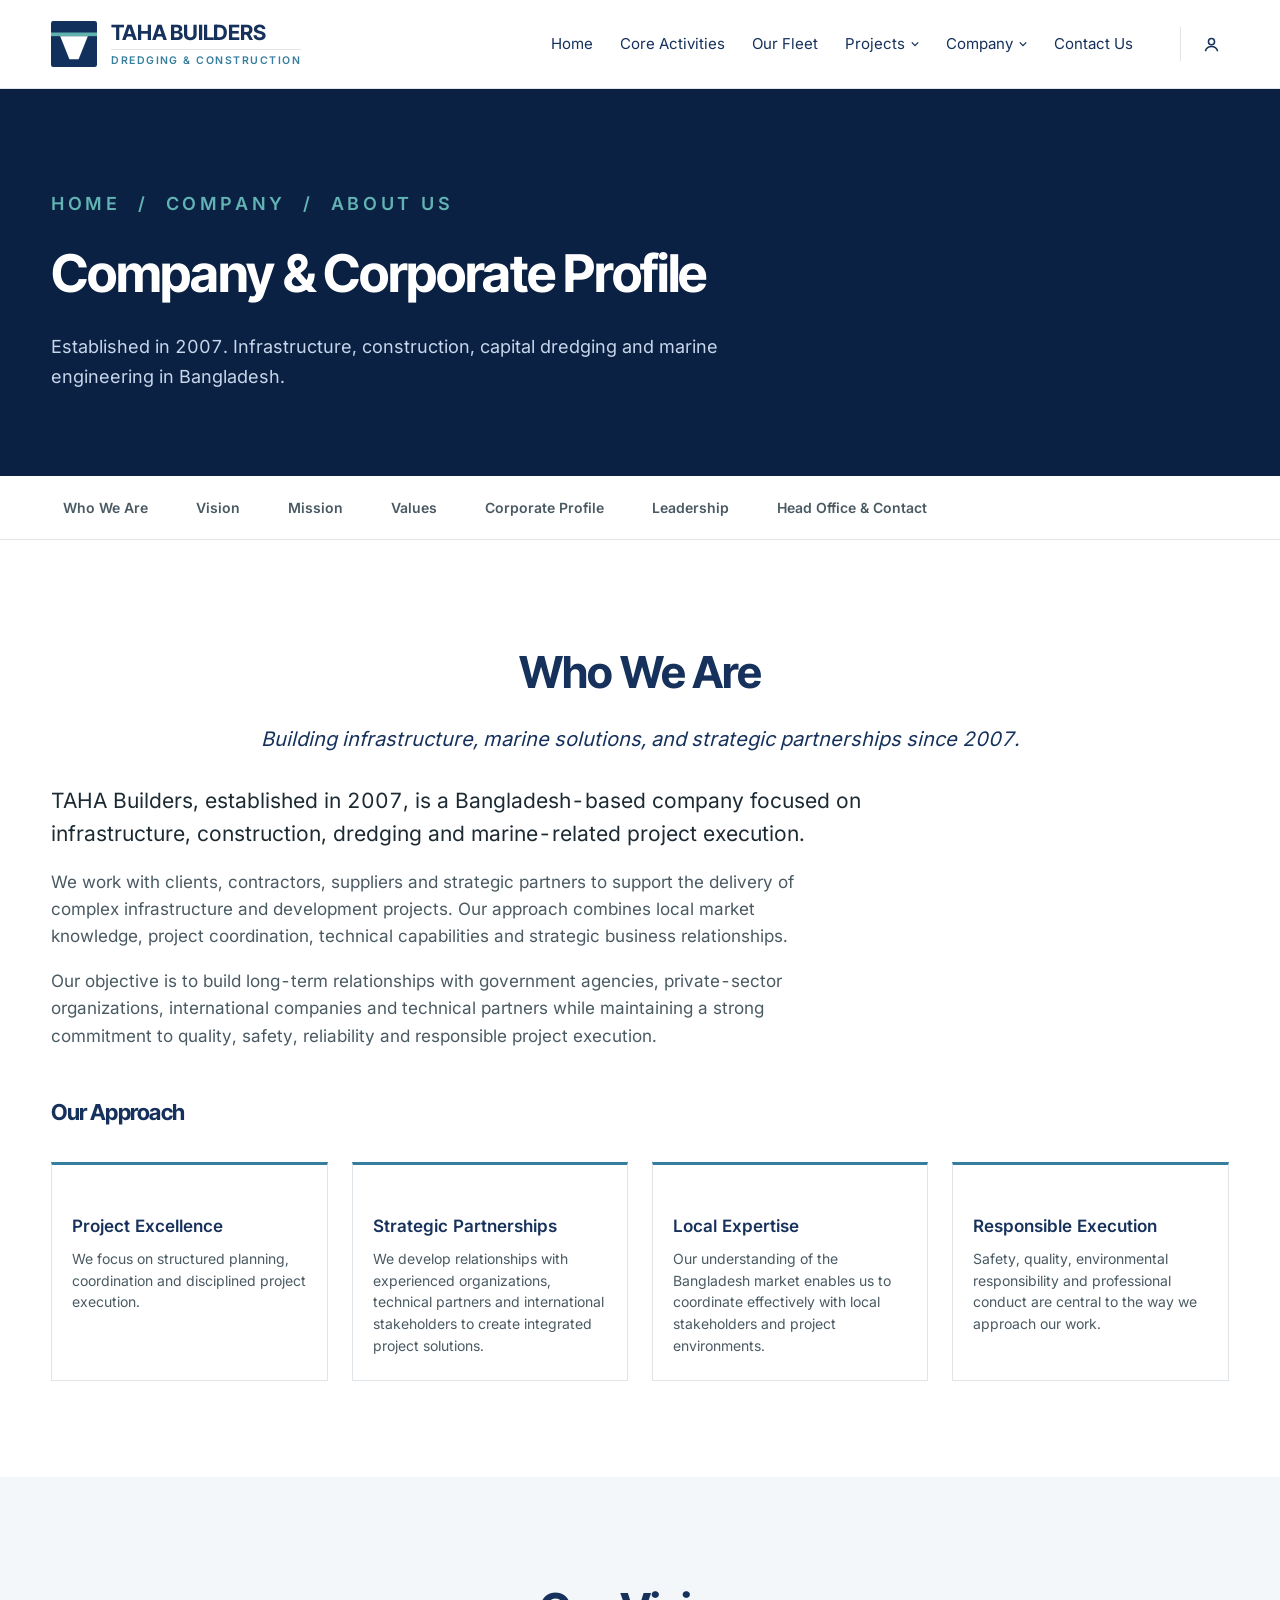
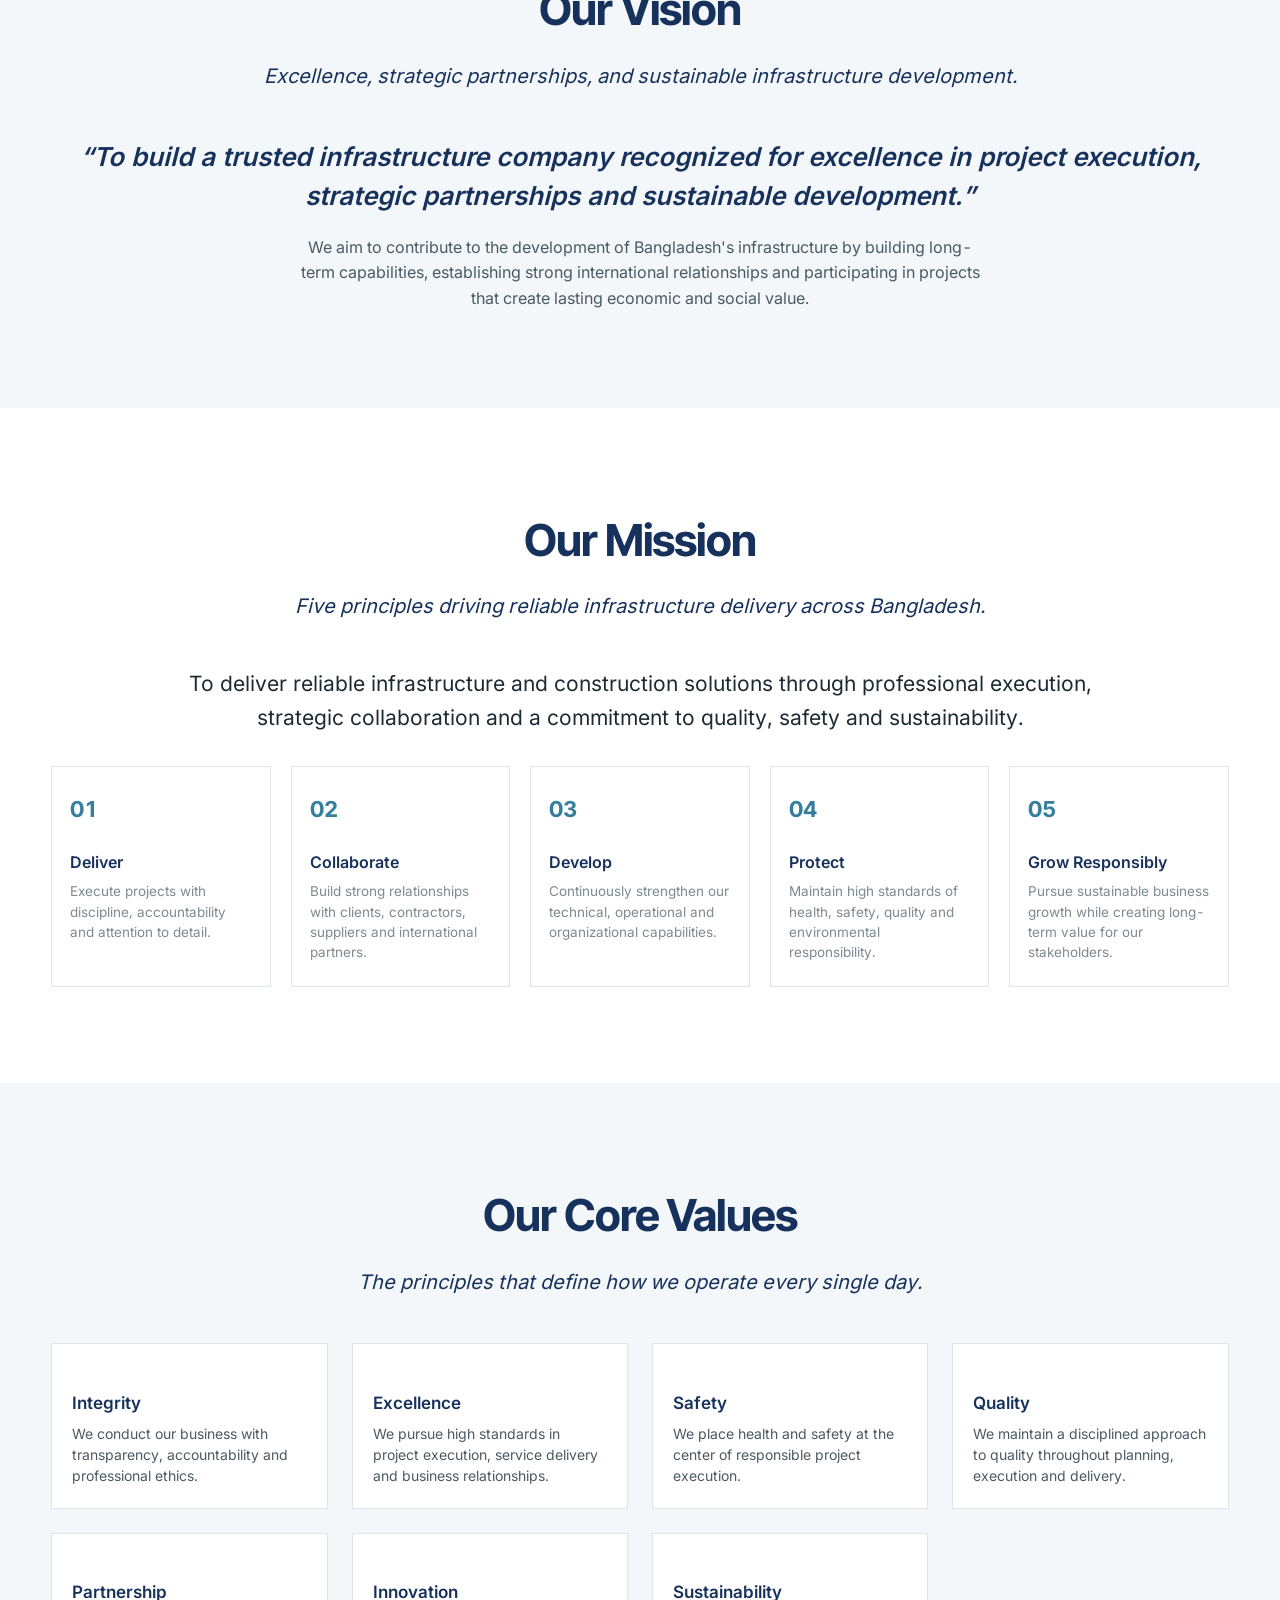
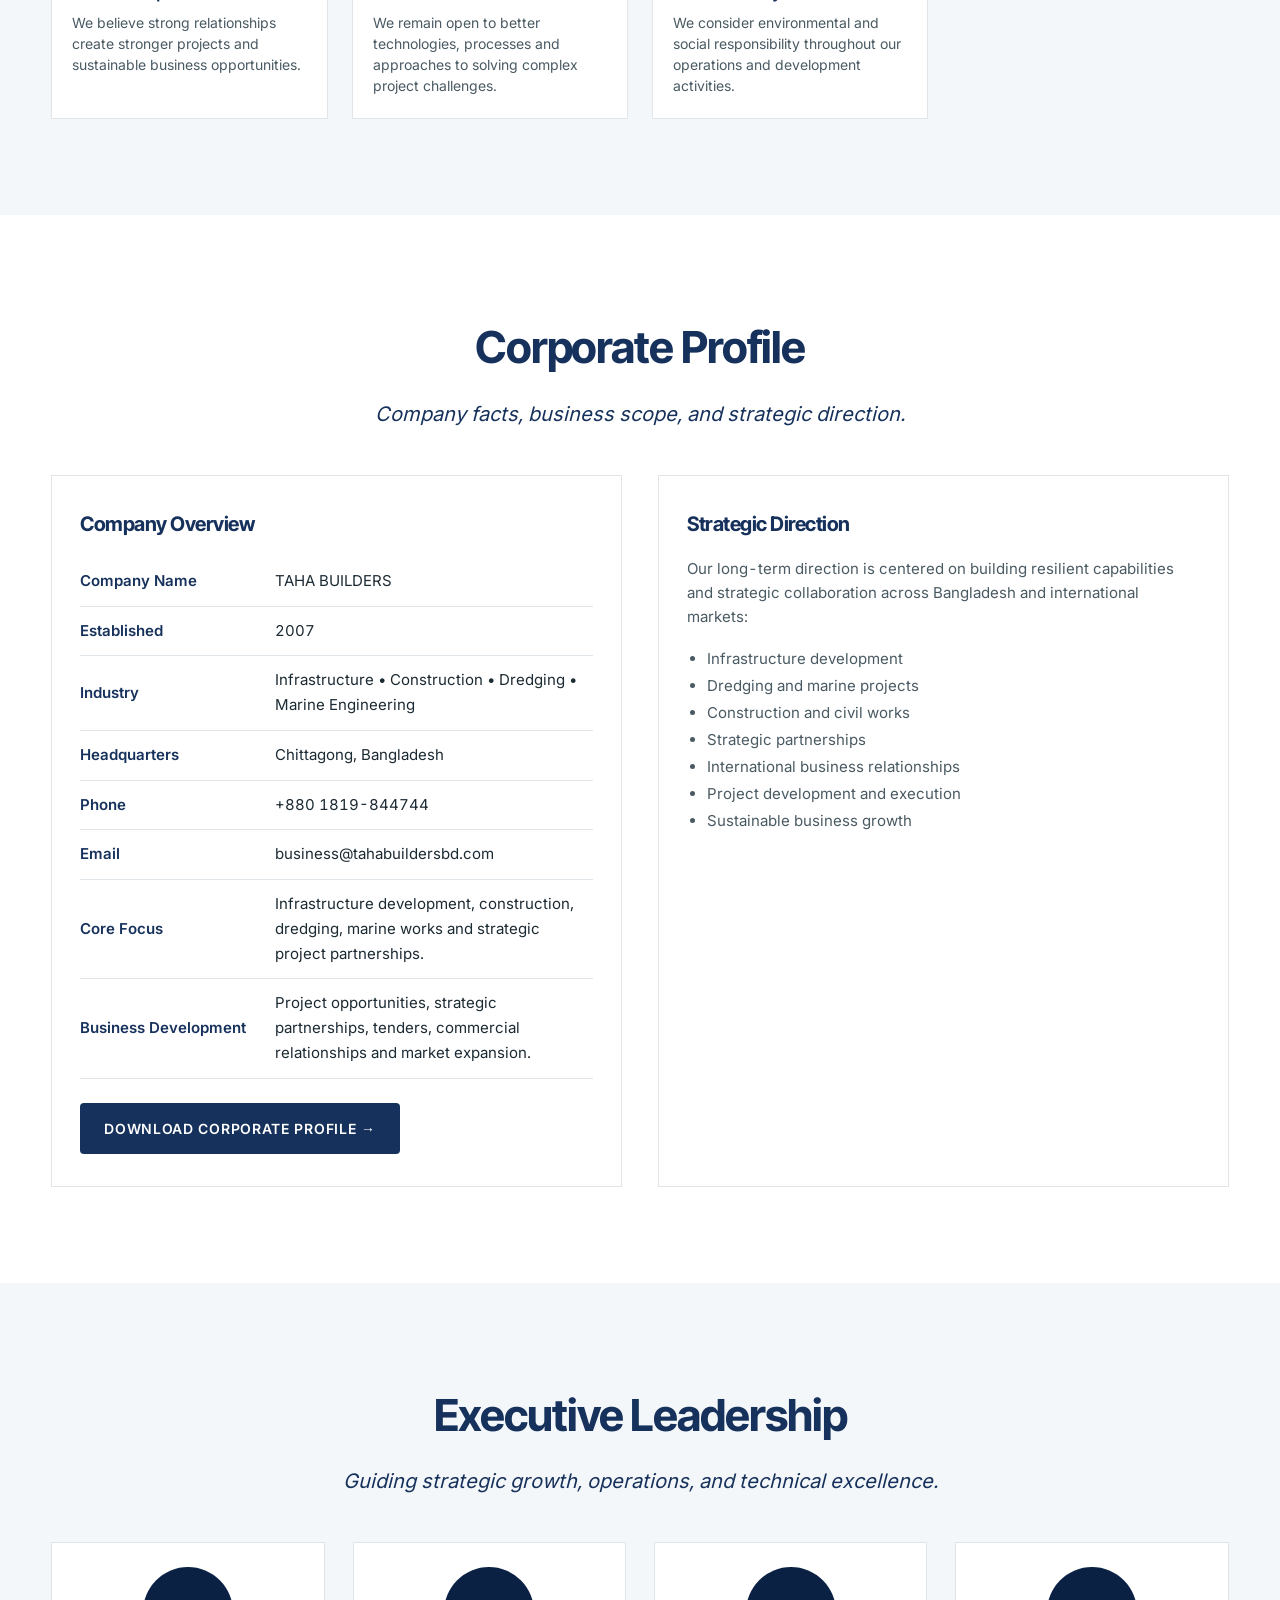
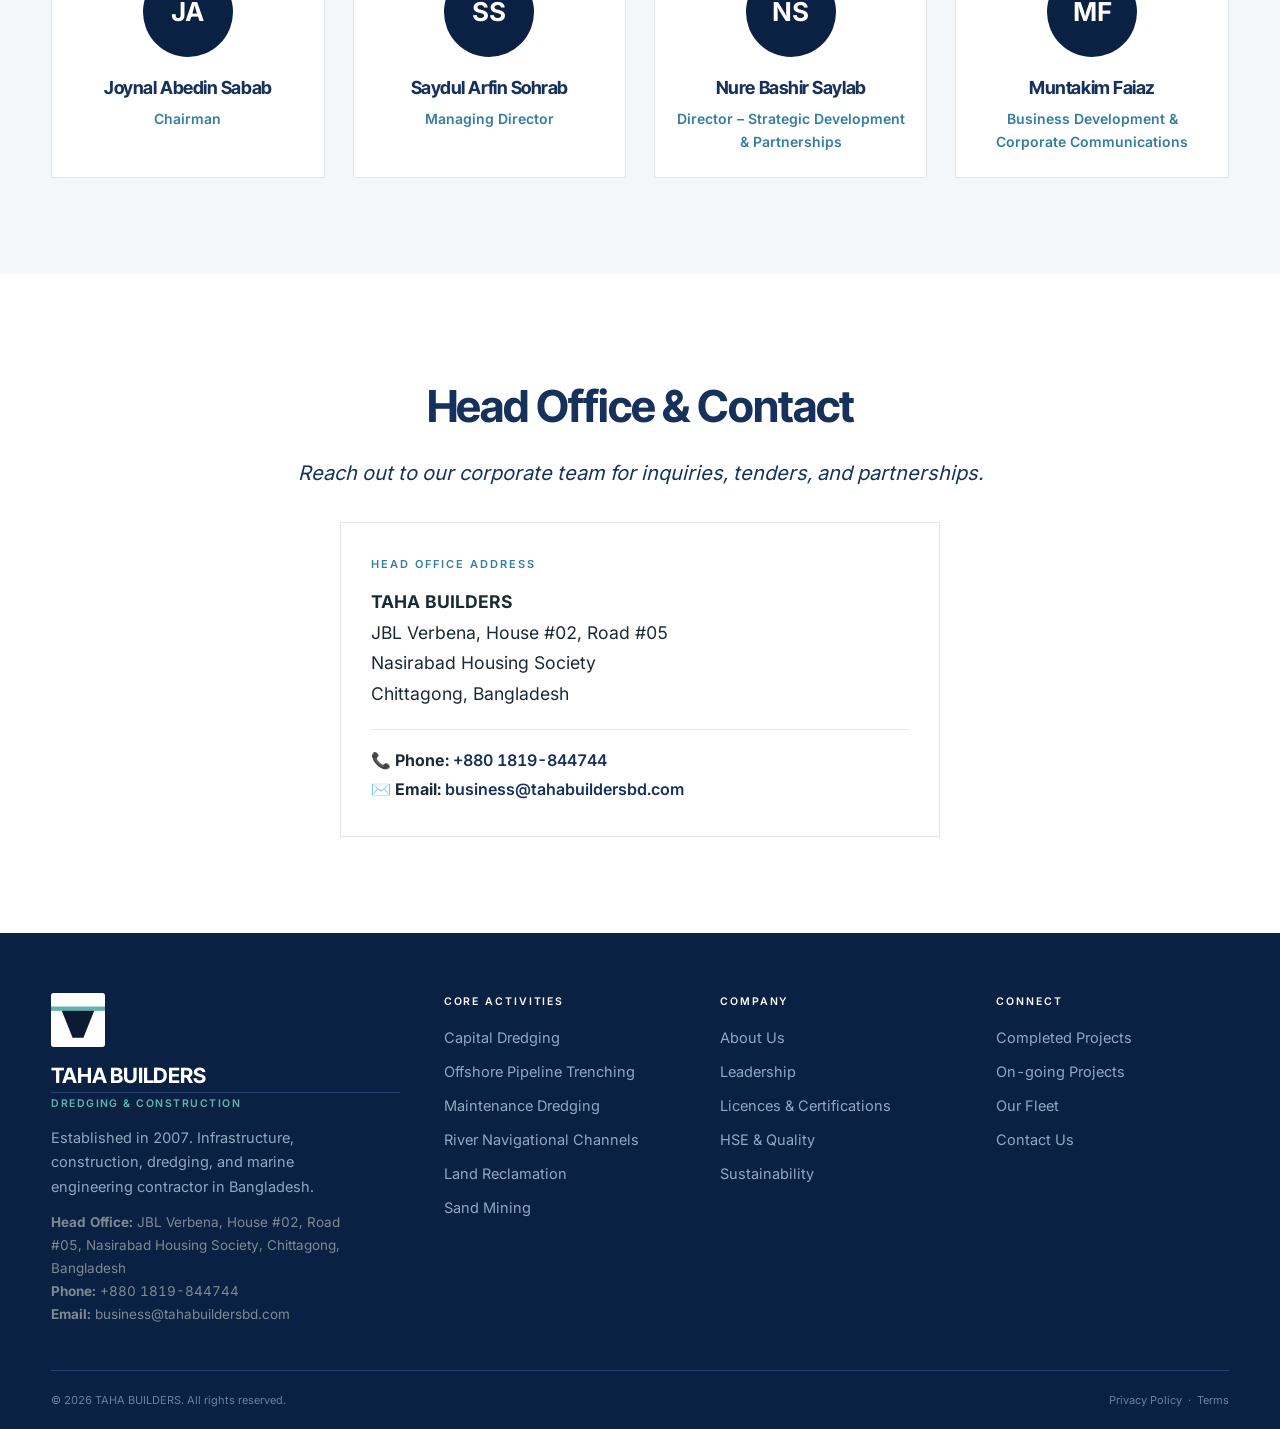
==== about.html @ 0c55833a "Add complete Company sections, Corporate Profile, Leadership, HSE & Quality page, Sustainability pag" ====
<!doctype html>
<html lang="en">
<head>
<meta charset="utf-8">
<meta name="viewport" content="width=device-width, initial-scale=1">
<title>About Taha Builders | Infrastructure &amp; Dredging Contractor BD</title>
<meta name="description" content="Learn about M/S Taha Builders (Taha Builders BD), established in 2007, leading infrastructure, dredging, land reclamation, and marine engineering contractor in Bangladesh.">
<meta name="keywords" content="About Taha Builders, Taha Builders BD, Taha Builders Management, Dredging Contractor Bangladesh, Marine Engineering Bangladesh, Chittagong Infrastructure Company">
<meta name="author" content="Taha Builders">
<meta name="robots" content="index, follow, max-image-preview:large, max-snippet:-1, max-video-preview:-1">
<link rel="canonical" href="https://tahabuildersbd.com/about.html">

<!-- Open Graph / Social Media Meta Tags -->
<meta property="og:type" content="article">
<meta property="og:url" content="https://tahabuildersbd.com/about.html">
<meta property="og:site_name" content="Taha Builders BD">
<meta property="og:title" content="About Taha Builders | Infrastructure &amp; Dredging Contractor BD">
<meta property="og:description" content="Learn about M/S Taha Builders (Taha Builders BD), established in 2007, leading infrastructure, dredging, land reclamation, and marine engineering contractor in Bangladesh.">
<meta property="og:image" content="https://tahabuildersbd.com/images/hero-1.jpg">
<meta property="og:locale" content="en_US">

<!-- Twitter Card Meta Tags -->
<meta name="twitter:card" content="summary_large_image">
<meta name="twitter:title" content="About Taha Builders | Infrastructure &amp; Dredging Contractor BD">
<meta name="twitter:description" content="Learn about M/S Taha Builders (Taha Builders BD), established in 2007.">
<meta name="twitter:image" content="https://tahabuildersbd.com/images/hero-1.jpg">

<!-- Favicon & Stylesheet -->
<link rel="icon" href="favicon.ico" sizes="any">
<link rel="icon" type="image/png" href="images/favicon-32.png" sizes="32x32">
<link rel="apple-touch-icon" href="images/favicon-180.png">
<link rel="stylesheet" href="site.css">

<!-- Structured Data (JSON-LD Schema) -->
<script type="application/ld+json">
{
  "@context": "https://schema.org",
  "@graph": [
    {
      "@type": "AboutPage",
      "@id": "https://tahabuildersbd.com/about.html#webpage",
      "url": "https://tahabuildersbd.com/about.html",
      "name": "About Taha Builders",
      "description": "Information about M/S Taha Builders, top civil engineering & dredging contractor in Bangladesh.",
      "breadcrumb": {
        "@type": "BreadcrumbList",
        "itemListElement": [
          {
            "@type": "ListItem",
            "position": 1,
            "name": "Home",
            "item": "https://tahabuildersbd.com/"
          },
          {
            "@type": "ListItem",
            "position": 2,
            "name": "About Us",
            "item": "https://tahabuildersbd.com/about.html"
          }
        ]
      }
    }
  ]
}
</script>
<style>
.pagehead{background:var(--navy-deep);color:#C7D6EA;padding:clamp(52px,7vw,84px) 0}
.pagehead h1{color:#fff;font-size:clamp(30px,4.4vw,52px);font-weight:700;margin-top:12px}
.pagehead p{max-width:62ch;margin-top:16px;font-size:clamp(15px,1.5vw,18px)}
.crumb{font-size:11.5px;font-weight:600;letter-spacing:.2em;text-transform:uppercase;color:var(--teal)}
.crumb a{color:var(--teal)}
.crumb a:hover{color:#fff}
.subnav{background:#fff;border-bottom:1px solid var(--line);position:sticky;top:0;z-index:90}
.subnav .wrap{display:flex;gap:24px;overflow-x:auto;white-space:nowrap;padding-top:14px;padding-bottom:14px}
.subnav a{font-size:14px;font-weight:600;color:var(--body);padding:6px 12px;border-radius:4px;transition:all .2s ease}
.subnav a:hover{color:var(--navy);background:var(--paper-2)}
.lead{font-size:clamp(17px,1.9vw,21px);line-height:1.6;color:var(--ink);max-width:72ch}
.lead + .lead{margin-top:18px;font-size:17px;color:var(--body)}

/* Approach & Principles Grid */
.grid-4{display:grid;grid-template-columns:repeat(4,1fr);gap:24px;margin-top:32px}
.card-pillar{background:#fff;border:1px solid var(--line);padding:24px 20px;border-top:3px solid var(--cyan-dark)}
.card-pillar h4{font-size:17px;font-weight:600;color:var(--navy);margin-bottom:8px}
.card-pillar p{font-size:14px;color:var(--body);line-height:1.55}

/* Mission Principles */
.principle-list{display:grid;grid-template-columns:repeat(5,1fr);gap:20px;margin-top:32px}
.principle{background:#fff;border:1px solid var(--line);padding:24px 18px}
.principle .num{font-family:var(--f-display);font-size:22px;font-weight:700;color:var(--cyan-dark);margin-bottom:6px}
.principle h4{font-size:16px;font-weight:600;color:var(--navy);margin-bottom:6px}
.principle p{font-size:13.5px;color:var(--muted);line-height:1.5}

/* Values Grid */
.values-grid{display:grid;grid-template-columns:repeat(4,1fr);gap:24px;margin-top:32px}
.val-card{background:#fff;border:1px solid var(--line);padding:22px 20px}
.val-card h4{font-size:17px;font-weight:600;color:var(--navy);margin-bottom:6px}
.val-card p{font-size:14px;color:var(--body);line-height:1.5}

/* Corporate Profile Table / Grid */
.prof-grid{display:grid;grid-template-columns:1fr 1fr;gap:36px;margin-top:32px}
.prof-box{background:#fff;border:1px solid var(--line);padding:32px 28px}
.prof-box table{width:100%;border-collapse:collapse}
.prof-box td{padding:12px 0;border-bottom:1px solid var(--line);font-size:15px}
.prof-box td.k{font-weight:600;color:var(--navy);width:38%}
.prof-box td.v{color:var(--ink)}
.btn-dl{display:inline-flex;align-items:center;gap:8px;background:var(--navy);color:#fff;font-weight:600;padding:14px 24px;border-radius:4px;margin-top:24px;font-size:14px;text-transform:uppercase;letter-spacing:.05em}
.btn-dl:hover{background:var(--cyan-dark);color:#fff}

/* Leadership Grid */
.leader-grid{display:grid;grid-template-columns:repeat(4,1fr);gap:28px;margin-top:36px}
.leader-card{background:#fff;border:1px solid var(--line);padding:24px 20px;text-align:center}
.leader-card .avatar{width:90px;height:90px;border-radius:50%;background:var(--navy-deep);color:#fff;display:flex;align-items:center;justify-content:center;font-size:26px;font-weight:700;margin:0 auto 16px}
.leader-card h3{font-size:18px;font-weight:700;color:var(--navy)}
.leader-card p.role{font-size:14px;font-weight:600;color:var(--cyan-dark);margin-top:4px}

/* Office Card */
.office-card{border:1px solid var(--line);background:#fff;padding:32px 30px;max-width:600px}
.office-card .k{font-size:11px;font-weight:600;letter-spacing:.18em;text-transform:uppercase;color:var(--cyan-dark)}
.office-card address{font-style:normal;font-size:17.5px;line-height:1.75;color:var(--ink);margin-top:14px}

@media(max-width:1080px){.grid-4, .principle-list, .values-grid, .leader-grid{grid-template-columns:repeat(2,1fr)}.prof-grid{grid-template-columns:1fr}}
@media(max-width:680px){.grid-4, .principle-list, .values-grid, .leader-grid{grid-template-columns:1fr}}
</style>
</head>
<body>

<!-- ============ HEADER ============ -->
<header class="header">
  <div class="wrap">
    <a class="brand" href="index.html" aria-label="Taha Builders home">
      <img class="mark" src="images/logo-mark.svg" alt="Taha Builders Logo" width="46" height="46">
      <span class="wordmark">TAHA BUILDERS<span class="tag">Dredging &amp; Construction</span></span>
    </a>

    <ul class="nav">
      <li><a class="top" href="index.html">Home</a></li>
      <li><a class="top" href="index.html#activities">Core Activities</a></li>
      <li><a class="top" href="fleet.html">Our Fleet</a></li>
      <li><a class="top" href="index.html#projects">Projects
        <svg class="caret" viewBox="0 0 10 10"><path d="M1 3l4 4 4-4" fill="none" stroke="currentColor" stroke-width="1.6"></path></svg></a>
        <ul class="drop">
          <li><a href="index.html#projects">Completed Projects</a></li>
          <li><a href="index.html#ongoing">On-going Projects</a></li>
        </ul>
      </li>
      <li><a class="top" href="about.html">Company
        <svg class="caret" viewBox="0 0 10 10"><path d="M1 3l4 4 4-4" fill="none" stroke="currentColor" stroke-width="1.6"></path></svg></a>
        <ul class="drop">
          <li><a href="about.html">About Us</a></li>
          <li><a href="about.html#leadership">Leadership</a></li>
          <li><a href="certifications.html">Licences &amp; Certifications</a></li>
          <li><a href="hse-quality.html">HSE &amp; Quality</a></li>
          <li><a href="sustainability.html">Sustainability</a></li>
        </ul>
      </li>
      <li><a class="top" href="about.html#office">Contact Us</a></li>
    </ul>

    <div class="icons">
      <a href="about.html#office" aria-label="Contact Office"><svg width="19" height="19" viewBox="0 0 20 20" fill="none" stroke="currentColor" stroke-width="1.6"><circle cx="10" cy="7" r="3.2"></circle><path d="M3.5 17c1.1-3.2 3.5-4.8 6.5-4.8s5.4 1.6 6.5 4.8"></path></svg></a>
    </div>
    <button class="burger" id="burger" aria-label="Open menu" aria-expanded="false" aria-controls="mobileNav"><span></span><span></span><span></span></button>
  </div>
</header>

<nav class="mobile" id="mobileNav" aria-label="Mobile">
  <a href="index.html">Home</a>
  <a href="about.html">About Us</a>
  <a href="index.html#activities">Core Activities</a>
  <a href="fleet.html">Fleet &amp; Equipment</a>
  <a href="index.html#projects" class="sub">Completed Projects</a>
  <a href="index.html#ongoing" class="sub">On-going Projects</a>
  <a href="about.html#leadership">Executive Leadership</a>
  <a href="certifications.html">Licences &amp; Certifications</a>
  <a href="hse-quality.html">HSE &amp; Quality</a>
  <a href="sustainability.html">Sustainability</a>
  <a href="about.html#office">Contact Us</a>
</nav>

<!-- ============ PAGEHEAD ============ -->
<section class="pagehead">
  <div class="wrap">
    <p class="crumb"><a href="index.html">Home</a> &nbsp;/&nbsp; Company &nbsp;/&nbsp; About Us</p>
    <h1>Company &amp; Corporate Profile</h1>
    <p>Established in 2007. Infrastructure, construction, capital dredging and marine engineering in Bangladesh.</p>
  </div>
</section>

<!-- ============ SUB-NAV ============ -->
<nav class="subnav">
  <div class="wrap">
    <a href="#whoweare">Who We Are</a>
    <a href="#vision">Vision</a>
    <a href="#mission">Mission</a>
    <a href="#values">Values</a>
    <a href="#corporateprofile">Corporate Profile</a>
    <a href="#leadership">Leadership</a>
    <a href="#office">Head Office &amp; Contact</a>
  </div>
</nav>

<!-- ============ 1. WHO WE ARE ============ -->
<section class="section" id="whoweare">
  <div class="wrap">
    <div class="center-head" style="margin-bottom:28px">
      <h2>Who We Are</h2>
      <p class="sub">Building infrastructure, marine solutions, and strategic partnerships since 2007.</p>
    </div>
    <p class="lead">TAHA Builders, established in 2007, is a Bangladesh-based company focused on infrastructure, construction, dredging and marine-related project execution.</p>
    <p class="lead">We work with clients, contractors, suppliers and strategic partners to support the delivery of complex infrastructure and development projects. Our approach combines local market knowledge, project coordination, technical capabilities and strategic business relationships.</p>
    <p class="lead">Our objective is to build long-term relationships with government agencies, private-sector organizations, international companies and technical partners while maintaining a strong commitment to quality, safety, reliability and responsible project execution.</p>

    <h3 style="margin-top:44px;font-size:22px;color:var(--navy);font-weight:700">Our Approach</h3>
    <div class="grid-4">
      <article class="card-pillar">
        <h4>Project Excellence</h4>
        <p>We focus on structured planning, coordination and disciplined project execution.</p>
      </article>

      <article class="card-pillar">
        <h4>Strategic Partnerships</h4>
        <p>We develop relationships with experienced organizations, technical partners and international stakeholders to create integrated project solutions.</p>
      </article>

      <article class="card-pillar">
        <h4>Local Expertise</h4>
        <p>Our understanding of the Bangladesh market enables us to coordinate effectively with local stakeholders and project environments.</p>
      </article>

      <article class="card-pillar">
        <h4>Responsible Execution</h4>
        <p>Safety, quality, environmental responsibility and professional conduct are central to the way we approach our work.</p>
      </article>
    </div>
  </div>
</section>

<!-- ============ 2. VISION ============ -->
<section class="section" id="vision" style="background:var(--paper-2)">
  <div class="wrap">
    <div class="center-head">
      <h2>Our Vision</h2>
      <p class="sub">Excellence, strategic partnerships, and sustainable infrastructure development.</p>
    </div>
    <blockquote style="max-width:76ch;margin:24px auto 0;font-size:clamp(20px,2.2vw,26px);line-height:1.5;color:var(--navy);font-weight:600;text-align:center;font-style:italic">
      &ldquo;To build a trusted infrastructure company recognized for excellence in project execution, strategic partnerships and sustainable development.&rdquo;
    </blockquote>
    <p style="max-width:68ch;margin:20px auto 0;font-size:16px;color:var(--body);line-height:1.6;text-align:center">
      We aim to contribute to the development of Bangladesh's infrastructure by building long-term capabilities, establishing strong international relationships and participating in projects that create lasting economic and social value.
    </p>
  </div>
</section>

<!-- ============ 3. MISSION ============ -->
<section class="section" id="mission">
  <div class="wrap">
    <div class="center-head">
      <h2>Our Mission</h2>
      <p class="sub">Five principles driving reliable infrastructure delivery across Bangladesh.</p>
    </div>
    <p class="lead" style="margin:18px auto 0;text-align:center">
      To deliver reliable infrastructure and construction solutions through professional execution, strategic collaboration and a commitment to quality, safety and sustainability.
    </p>

    <div class="principle-list">
      <article class="principle">
        <div class="num">01</div>
        <h4>Deliver</h4>
        <p>Execute projects with discipline, accountability and attention to detail.</p>
      </article>

      <article class="principle">
        <div class="num">02</div>
        <h4>Collaborate</h4>
        <p>Build strong relationships with clients, contractors, suppliers and international partners.</p>
      </article>

      <article class="principle">
        <div class="num">03</div>
        <h4>Develop</h4>
        <p>Continuously strengthen our technical, operational and organizational capabilities.</p>
      </article>

      <article class="principle">
        <div class="num">04</div>
        <h4>Protect</h4>
        <p>Maintain high standards of health, safety, quality and environmental responsibility.</p>
      </article>

      <article class="principle">
        <div class="num">05</div>
        <h4>Grow Responsibly</h4>
        <p>Pursue sustainable business growth while creating long-term value for our stakeholders.</p>
      </article>
    </div>
  </div>
</section>

<!-- ============ 4. VALUES ============ -->
<section class="section" id="values" style="background:var(--paper-2)">
  <div class="wrap">
    <div class="center-head">
      <h2>Our Core Values</h2>
      <p class="sub">The principles that define how we operate every single day.</p>
    </div>

    <div class="values-grid">
      <article class="val-card">
        <h4>Integrity</h4>
        <p>We conduct our business with transparency, accountability and professional ethics.</p>
      </article>

      <article class="val-card">
        <h4>Excellence</h4>
        <p>We pursue high standards in project execution, service delivery and business relationships.</p>
      </article>

      <article class="val-card">
        <h4>Safety</h4>
        <p>We place health and safety at the center of responsible project execution.</p>
      </article>

      <article class="val-card">
        <h4>Quality</h4>
        <p>We maintain a disciplined approach to quality throughout planning, execution and delivery.</p>
      </article>

      <article class="val-card">
        <h4>Partnership</h4>
        <p>We believe strong relationships create stronger projects and sustainable business opportunities.</p>
      </article>

      <article class="val-card">
        <h4>Innovation</h4>
        <p>We remain open to better technologies, processes and approaches to solving complex project challenges.</p>
      </article>

      <article class="val-card">
        <h4>Sustainability</h4>
        <p>We consider environmental and social responsibility throughout our operations and development activities.</p>
      </article>
    </div>
  </div>
</section>

<!-- ============ 5. CORPORATE PROFILE ============ -->
<section class="section" id="corporateprofile">
  <div class="wrap">
    <div class="center-head">
      <h2>Corporate Profile</h2>
      <p class="sub">Company facts, business scope, and strategic direction.</p>
    </div>

    <div class="prof-grid">
      <div class="prof-box">
        <h3 style="font-size:20px;color:var(--navy);font-weight:700;margin-bottom:16px">Company Overview</h3>
        <table>
          <tr><td class="k">Company Name</td><td class="v">TAHA BUILDERS</td></tr>
          <tr><td class="k">Established</td><td class="v">2007</td></tr>
          <tr><td class="k">Industry</td><td class="v">Infrastructure • Construction • Dredging • Marine Engineering</td></tr>
          <tr><td class="k">Headquarters</td><td class="v">Chittagong, Bangladesh</td></tr>
          <tr><td class="k">Phone</td><td class="v">+880 1819-844744</td></tr>
          <tr><td class="k">Email</td><td class="v">business@tahabuildersbd.com</td></tr>
          <tr><td class="k">Core Focus</td><td class="v">Infrastructure development, construction, dredging, marine works and strategic project partnerships.</td></tr>
          <tr><td class="k">Business Development</td><td class="v">Project opportunities, strategic partnerships, tenders, commercial relationships and market expansion.</td></tr>
        </table>
        <a class="btn-dl" href="sitemap.xml">DOWNLOAD CORPORATE PROFILE &rarr;</a>
      </div>

      <div class="prof-box">
        <h3 style="font-size:20px;color:var(--navy);font-weight:700;margin-bottom:16px">Strategic Direction</h3>
        <p style="font-size:15px;color:var(--body);line-height:1.6;margin-bottom:16px">
          Our long-term direction is centered on building resilient capabilities and strategic collaboration across Bangladesh and international markets:
        </p>
        <ul style="list-style:disc;padding-left:20px;font-size:15px;color:var(--body);line-height:1.8">
          <li>Infrastructure development</li>
          <li>Dredging and marine projects</li>
          <li>Construction and civil works</li>
          <li>Strategic partnerships</li>
          <li>International business relationships</li>
          <li>Project development and execution</li>
          <li>Sustainable business growth</li>
        </ul>
      </div>
    </div>
  </div>
</section>

<!-- ============ 6. LEADERSHIP ============ -->
<section class="section" id="leadership" style="background:var(--paper-2)">
  <div class="wrap">
    <div class="center-head">
      <h2>Executive Leadership</h2>
      <p class="sub">Guiding strategic growth, operations, and technical excellence.</p>
    </div>

    <div class="leader-grid">
      <article class="leader-card">
        <div class="avatar">JA</div>
        <h3>Joynal Abedin Sabab</h3>
        <p class="role">Chairman</p>
      </article>

      <article class="leader-card">
        <div class="avatar">SS</div>
        <h3>Saydul Arfin Sohrab</h3>
        <p class="role">Managing Director</p>
      </article>

      <article class="leader-card">
        <div class="avatar">NS</div>
        <h3>Nure Bashir Saylab</h3>
        <p class="role">Director – Strategic Development &amp; Partnerships</p>
      </article>

      <article class="leader-card">
        <div class="avatar">MF</div>
        <h3>Muntakim Faiaz</h3>
        <p class="role">Business Development &amp; Corporate Communications</p>
      </article>
    </div>
  </div>
</section>

<!-- ============ 7. HEAD OFFICE & CONTACT ============ -->
<section class="section" id="office">
  <div class="wrap">
    <div class="center-head" style="margin-bottom:32px">
      <h2>Head Office &amp; Contact</h2>
      <p class="sub">Reach out to our corporate team for inquiries, tenders, and partnerships.</p>
    </div>

    <div class="office-card" style="margin:0 auto">
      <div class="k">Head Office Address</div>
      <address>
        <strong>TAHA BUILDERS</strong><br>
        JBL Verbena, House #02, Road #05<br>
        Nasirabad Housing Society<br>
        Chittagong, Bangladesh
      </address>
      <div style="margin-top:20px;padding-top:16px;border-top:1px solid var(--line);font-size:16px;line-height:1.8;color:var(--ink)">
        <strong>📞 Phone:</strong> <a href="tel:+8801819844744" style="color:var(--navy);font-weight:600">+880 1819-844744</a><br>
        <strong>✉️ Email:</strong> <a href="mailto:business@tahabuildersbd.com" style="color:var(--navy);font-weight:600">business@tahabuildersbd.com</a>
      </div>
    </div>
  </div>
</section>

<!-- ============ FOOTER ============ -->
<footer class="footer">
  <div class="wrap">
    <div class="foot-grid">
      <div class="foot-brand">
        <img src="images/logo-mark-reversed.svg" alt="Taha Builders Logo" width="54" height="54" style="margin-bottom:18px">
        <span class="wordmark">TAHA BUILDERS<span class="tag">Dredging &amp; Construction</span></span>
        <p>Established in 2007. Infrastructure, construction, dredging, and marine engineering contractor in Bangladesh.</p>
        <p style="margin-top:12px;font-size:13.5px;color:var(--muted)">
          <strong>Head Office:</strong> JBL Verbena, House #02, Road #05, Nasirabad Housing Society, Chittagong, Bangladesh<br>
          <strong>Phone:</strong> +880 1819-844744<br>
          <strong>Email:</strong> business@tahabuildersbd.com
        </p>
      </div>
      <div>
        <h4>Core Activities</h4>
        <ul>
          <li><a href="index.html#activities">Capital Dredging</a></li>
          <li><a href="index.html#activities">Offshore Pipeline Trenching</a></li>
          <li><a href="index.html#activities">Maintenance Dredging</a></li>
          <li><a href="index.html#activities">River Navigational Channels</a></li>
          <li><a href="index.html#activities">Land Reclamation</a></li>
          <li><a href="index.html#activities">Sand Mining</a></li>
        </ul>
      </div>
      <div>
        <h4>Company</h4>
        <ul>
          <li><a href="about.html">About Us</a></li>
          <li><a href="about.html#leadership">Leadership</a></li>
          <li><a href="certifications.html">Licences &amp; Certifications</a></li>
          <li><a href="hse-quality.html">HSE &amp; Quality</a></li>
          <li><a href="sustainability.html">Sustainability</a></li>
        </ul>
      </div>
      <div>
        <h4>Connect</h4>
        <ul>
          <li><a href="index.html#projects">Completed Projects</a></li>
          <li><a href="index.html#ongoing">On-going Projects</a></li>
          <li><a href="fleet.html">Our Fleet</a></li>
          <li><a href="about.html#office">Contact Us</a></li>
        </ul>
      </div>
    </div>
    <div class="foot-bar">
      <span>&copy; 2026 TAHA BUILDERS. All rights reserved.</span>
      <span>Privacy Policy &nbsp;&middot;&nbsp; Terms</span>
    </div>
  </div>
</footer>

<script>
(function(){
  var burger = document.getElementById('burger');
  var mob = document.getElementById('mobileNav');
  if (!burger || !mob) return;
  function setMenu(open){
    mob.classList.toggle('is-open', open);
    burger.setAttribute('aria-expanded', open ? 'true' : 'false');
    burger.setAttribute('aria-label', open ? 'Close menu' : 'Open menu');
    document.body.style.overflow = open ? 'hidden' : '';
  }
  burger.addEventListener('click', function(){ setMenu(!mob.classList.contains('is-open')); });
  mob.addEventListener('click', function(e){ if (e.target.tagName === 'A') setMenu(false); });
  addEventListener('keydown', function(e){ if (e.key === 'Escape') setMenu(false); });
  addEventListener('resize', function(){ if (innerWidth > 1080) setMenu(false); });
})();
</script>
</body>
</html>
---- site.css ----
/* Fonts are served from this folder, not from Google. Nothing external to
   load, so the page renders the same offline and on a slow connection. */
@font-face{font-family:'Inter Tight';font-style:normal;font-weight:400 800;font-display:swap;
  src:url('fonts/inter-tight-latin-wght-normal.woff2') format('woff2-variations'),
      url('fonts/inter-tight-latin-wght-normal.woff2') format('woff2');}
@font-face{font-family:'Inter';font-style:normal;font-weight:300;font-display:swap;src:url('fonts/inter-latin-300-normal.woff2') format('woff2');}
@font-face{font-family:'Inter';font-style:normal;font-weight:400;font-display:swap;src:url('fonts/inter-latin-400-normal.woff2') format('woff2');}
@font-face{font-family:'Inter';font-style:normal;font-weight:500;font-display:swap;src:url('fonts/inter-latin-500-normal.woff2') format('woff2');}
@font-face{font-family:'Inter';font-style:normal;font-weight:600;font-display:swap;src:url('fonts/inter-latin-600-normal.woff2') format('woff2');}
@font-face{font-family:'Inter';font-style:normal;font-weight:700;font-display:swap;src:url('fonts/inter-latin-700-normal.woff2') format('woff2');}

/* =============================================================
   WHAT TO SWAP  (nothing structural needs to change)

   1. BRAND        --navy / --cyan below, and .wordmark + .mark
   2. HERO VIDEO   videos/01..05.mp4  (a still shows until each is added)
   3. ACTIVITIES   images/activities/01..13.jpg
   4. PROJECTS     images/projects/01..12.jpg  and the PROJECTS array
                   near the bottom of this file

   Any element with a dotted underline is a slot waiting for real
   content. Search for  data-slot  to find them all.
   ============================================================= */
:root{
  /* sampled from the Taha Builders logo */
  --navy:#16315B;
  --navy-deep:#0B2143;
  --cyan:#4A9EC0;
  --cyan-dark:#357E9E;
  --teal:#62B3B3;
  --ink:#1C2A33;
  --body:#4A5A63;
  --muted:#7C8A92;
  --line:#DFE5E9;
  --paper:#FFFFFF;
  --paper-2:#F4F7F9;

  /* Inter Tight for display, Inter for text. One neutral grotesque family
     throughout, the way the ECC site is set. --f-mono is Inter as well, so
     the small technical labels keep their wide tracking without a mono. */
  --f-display:'Inter Tight','Helvetica Neue',Arial,sans-serif;
  --f-body:'Inter','Helvetica Neue',Arial,sans-serif;
  --f-mono:'Inter','Helvetica Neue',Arial,sans-serif;

  --wrap:1300px;
  --gutter:clamp(20px,4vw,56px);
}
*{box-sizing:border-box}
html{scroll-behavior:smooth}
body{margin:0;background:var(--paper);color:var(--body);font-family:var(--f-body);font-size:16.5px;line-height:1.65;font-variant-numeric:tabular-nums;-webkit-font-smoothing:antialiased}
img{max-width:100%;display:block}
a{color:inherit;text-decoration:none}
h1,h2,h3{font-family:var(--f-display);color:var(--navy);margin:0;text-wrap:balance;letter-spacing:-.025em}
p{margin:0}
button{font:inherit}
:focus-visible{outline:2px solid var(--cyan);outline-offset:3px}
.wrap{max-width:var(--wrap);margin:0 auto;padding-inline:var(--gutter)}
[data-slot]{border-bottom:2px dotted currentColor;opacity:.7}

/* ---------- header ---------- */
.header{position:sticky;top:0;z-index:60;background:#fff;border-bottom:1px solid var(--line)}
.header .wrap{display:flex;align-items:center;gap:28px;height:88px}
.brand{display:flex;align-items:center;gap:14px;flex:none}
.mark{width:46px;height:46px;flex:none}
.wordmark{font-family:var(--f-display);font-weight:700;font-size:21px;line-height:1;color:var(--navy);letter-spacing:-.01em;display:block}
.wordmark .tag{display:block;font-family:var(--f-body);font-weight:600;font-size:10.5px;letter-spacing:.14em;text-transform:uppercase;color:var(--cyan-dark);margin-top:6px;padding-top:6px;border-top:1px solid var(--line)}

.nav{margin-left:auto;display:flex;align-items:center;gap:1px;list-style:none;padding:0;margin-block:0}
.nav > li{position:relative}
.nav a.top{display:flex;align-items:center;gap:6px;padding:12px 13px;font-size:15px;font-weight:400;color:var(--navy);white-space:nowrap;border-radius:3px;transition:color .18s,background .18s}
.nav a.top:hover,.nav li:focus-within > a.top{color:var(--cyan-dark);background:var(--paper-2);font-weight:500}
.nav a.top[aria-current]{color:var(--cyan-dark);font-weight:500}
.caret{width:8px;height:8px;flex:none;transition:transform .2s}
.nav li:hover .caret,.nav li:focus-within .caret{transform:rotate(180deg)}
.drop{position:absolute;top:100%;left:0;min-width:270px;padding:8px;margin:0;list-style:none;background:#fff;border:1px solid var(--line);border-top:2px solid var(--cyan);box-shadow:0 18px 40px -18px rgba(12,31,69,.35);opacity:0;visibility:hidden;transform:translateY(6px);transition:.18s}
.nav li:hover .drop,.nav li:focus-within .drop{opacity:1;visibility:visible;transform:none}
.drop a{display:block;padding:9px 12px;font-size:14px;color:var(--body)}
.drop a:hover{background:var(--paper-2);color:var(--cyan-dark)}
.icons{display:flex;gap:6px;padding-left:14px;margin-left:6px;border-left:1px solid var(--line)}
.icons a{display:grid;place-items:center;width:34px;height:34px;border-radius:3px;color:var(--navy);transition:.18s}
.icons a:hover{background:var(--navy);color:#fff}
.burger{display:none;margin-left:auto;width:44px;height:44px;border:1px solid var(--line);background:#fff;border-radius:3px;cursor:pointer}
.burger span{display:block;width:19px;height:2px;background:var(--navy);margin:4px auto;transition:transform .2s,opacity .2s}
.burger[aria-expanded="true"] span:nth-child(1){transform:translateY(6px) rotate(45deg)}
.burger[aria-expanded="true"] span:nth-child(2){opacity:0}
.burger[aria-expanded="true"] span:nth-child(3){transform:translateY(-6px) rotate(-45deg)}
.mobile{display:none;position:fixed;left:0;right:0;top:88px;bottom:0;z-index:55;background:#fff;
  overflow-y:auto;padding:8px 0 40px;border-top:1px solid var(--line)}
.mobile.is-open{display:block}
.mobile a{display:block;padding:15px var(--gutter);font-size:16px;font-weight:600;color:var(--navy);border-bottom:1px solid var(--line)}
.mobile a.sub{padding-left:calc(var(--gutter) + 18px);font-size:14.5px;font-weight:400;color:var(--body)}
.mobile a:active{background:var(--paper-2)}

/* ---------- hero ---------- */
.hero{position:relative;height:calc(88vh - 88px);min-height:520px;background:var(--navy-deep);overflow:hidden}
.slide{position:absolute;inset:0;opacity:0;transition:opacity .4s ease}
.slide.is-on{opacity:1}
.slide .still{position:absolute;inset:0;overflow:hidden}
.slide .still img{width:100%;height:100%;object-fit:cover;transform-origin:center;animation:drift 7s ease-in-out infinite alternate}
@keyframes drift{from{transform:scale(1.05)}to{transform:scale(1.17) translate(-2%,-1.5%)}}
.slide video{position:absolute;inset:0;width:100%;height:100%;object-fit:cover;background:transparent;opacity:0;transition:opacity .7s ease}
.slide video.ready{opacity:1}
.scrim{position:absolute;inset:0;background:linear-gradient(180deg,rgba(12,31,69,.60) 0%,rgba(12,31,69,.16) 32%,rgba(12,31,69,.20) 60%,rgba(12,31,69,.80) 100%)}
.hero-copy{position:absolute;left:0;right:0;bottom:104px;z-index:3}
.hero-copy h1{color:#fff;font-size:clamp(34px,5.4vw,66px);font-weight:700;line-height:1.03;max-width:16ch;margin-top:14px}
.hero-copy .sub{color:#D2DDEA;font-size:clamp(15px,1.5vw,19px);max-width:52ch;margin-top:16px}
.hero-eyebrow{font-family:var(--f-mono);font-size:11.5px;font-weight:600;letter-spacing:.2em;text-transform:uppercase;color:#F2F7FA;display:flex;align-items:center;gap:10px;text-shadow:0 1px 8px rgba(6,18,38,.6)}
.hero-eyebrow::before{content:"";width:22px;height:1px;background:var(--cyan)}
.dots{position:absolute;bottom:44px;left:50%;transform:translateX(-50%);z-index:5;display:flex;gap:12px}
.dots button{width:44px;height:3px;border:0;padding:0;cursor:pointer;background:rgba(255,255,255,.42);position:relative;overflow:hidden}
.dots button::after{content:"";position:absolute;inset:0;background:var(--cyan);transform:scaleX(0);transform-origin:left}
.dots button[aria-selected="true"]::after{transform:scaleX(1);transition:transform 1.5s linear}
.scroll-cue{position:absolute;right:var(--gutter);bottom:44px;z-index:5;color:#fff;opacity:.85;animation:bob 2.4s ease-in-out infinite}
@keyframes bob{0%,100%{transform:translateY(0)}50%{transform:translateY(7px)}}
/* ---------- section shell ---------- */
.section{padding:clamp(64px,7.5vw,104px) 0}
.center-head{text-align:center;max-width:860px;margin:0 auto 44px}
.center-head h2{font-size:clamp(28px,3.8vw,44px);font-weight:700}
.center-head .sub{font-style:italic;color:var(--navy);font-size:clamp(16px,1.7vw,20px);margin-top:14px}

/* ---------- activities carousel ---------- */
.carousel{position:relative}
.viewport{overflow:hidden}
.track{display:flex;gap:24px;transition:transform .55s cubic-bezier(.4,.05,.2,1);will-change:transform}
.card{flex:0 0 calc((100% - 72px)/4);min-width:0}
.shot{position:relative;aspect-ratio:16/10;overflow:hidden;background:var(--navy)}
.shot img,.shot svg{width:100%;height:100%;object-fit:cover;display:block}
.card .cap{text-align:center;margin-top:16px;font-size:16.5px;color:var(--ink);font-weight:500;line-height:1.4}

.c-nav{position:absolute;top:38%;transform:translateY(-50%);z-index:4;width:44px;height:44px;border:1px solid var(--line);background:rgba(255,255,255,.94);border-radius:50%;cursor:pointer;display:grid;place-items:center;color:var(--navy);transition:.18s}
.c-nav:hover{background:var(--navy);color:#fff;border-color:var(--navy)}
.c-nav.prev{left:-14px}
.c-nav.next{right:-14px}
@media(max-width:1440px){.c-nav.prev{left:6px}.c-nav.next{right:6px}}

.c-dots{display:flex;justify-content:center;gap:9px;margin-top:32px;flex-wrap:wrap}
.c-dots button{width:9px;height:9px;border-radius:50%;border:0;padding:0;cursor:pointer;background:#D3DBE0;transition:.18s}
.c-dots button[aria-selected="true"]{background:var(--ink)}
.c-dots button:hover{background:var(--muted)}

.pill-row{display:flex;justify-content:center}
.pill{display:inline-flex;align-items:center;margin-top:38px;padding:16px 40px;background:var(--cyan);color:#fff;font-family:var(--f-display);font-weight:600;font-size:14.5px;letter-spacing:.08em;text-transform:uppercase;border-radius:999px;transition:background .18s}
.pill:hover{background:var(--cyan-dark)}

/* ---------- executive leadership ---------- */
.leaders{display:grid;grid-template-columns:repeat(5,1fr);gap:28px 24px}
.leader{display:flex;flex-direction:column;gap:16px}
.leader .shot{aspect-ratio:3/4;background:var(--navy)}
.leader .shot img,.leader .shot svg{width:100%;height:100%;object-fit:cover;display:block;
  transition:transform .6s cubic-bezier(.2,.6,.2,1)}
.leader:hover .shot img,.leader:hover .shot svg{transform:scale(1.09)}
.leader .who{display:flex;flex-direction:column;gap:7px}
.leader .who::before{content:"";width:26px;height:2px;background:var(--cyan);margin-bottom:3px}
.leader .nm{font-family:var(--f-display);font-weight:700;font-size:18px;color:var(--navy);line-height:1.25;letter-spacing:-.01em}
.leader .role{font-size:14.5px;color:var(--muted);line-height:1.45}
/* no name yet, so the position carries the card */
.leader .role.lead{font-family:var(--f-display);font-weight:700;font-size:17.5px;color:var(--navy);
  line-height:1.28;letter-spacing:-.01em;text-wrap:balance}

/* ---------- completed projects ---------- */
.projects{display:grid;grid-template-columns:repeat(3,1fr);gap:46px 34px}
.proj{text-align:left;background:none;border:0;padding:0;cursor:pointer;font:inherit;color:inherit;display:flex;flex-direction:column;gap:15px}
.proj .shot img{transition:transform .6s cubic-bezier(.2,.6,.2,1)}
.proj:hover .shot img,.proj:focus-visible .shot img{transform:scale(1.09)}
.proj h3{font-size:20px;font-weight:600;line-height:1.32}
.proj .meta{font-family:var(--f-mono);font-size:12.5px;letter-spacing:.01em;color:var(--muted)}
.proj .more{display:inline-flex;align-items:center;gap:9px;color:var(--cyan-dark);font-weight:600;font-size:15px;margin-top:auto}
.proj.is-hidden{display:none}
.more-row{display:flex;justify-content:center;margin-top:46px}
.more-btn{display:inline-flex;align-items:center;gap:12px;padding:15px 34px;background:transparent;
  border:1px solid var(--navy);color:var(--navy);font-family:var(--f-display);font-weight:600;font-size:13.5px;
  letter-spacing:.09em;text-transform:uppercase;border-radius:999px;cursor:pointer;transition:background .18s,color .18s}
.more-btn:hover{background:var(--navy);color:#fff}
.more-btn .n{font-family:var(--f-mono);font-weight:400;font-size:11.5px;opacity:.75}
.proj .more svg{transition:transform .2s}
.proj:hover .more svg{transform:translateX(4px)}
.projects.three{grid-template-columns:repeat(3,1fr)}
.chip{position:absolute;top:14px;left:14px;z-index:2;display:inline-flex;align-items:center;gap:7px;
  background:var(--teal);color:#08202F;font-family:var(--f-mono);font-size:10px;letter-spacing:.14em;
  text-transform:uppercase;padding:5px 10px;font-weight:500}
.chip::before{content:"";width:6px;height:6px;border-radius:50%;background:#08202F;animation:pulse 2.2s ease-in-out infinite}
@keyframes pulse{0%,100%{opacity:1}50%{opacity:.25}}
.sheet-top .k.live{color:var(--teal)}

.partners{background:#fff}
.p-rail{overflow:hidden;position:relative}
/* soft fade at both edges so logos enter and leave the row instead of popping */
.p-rail::before,.p-rail::after{content:"";position:absolute;top:0;bottom:0;width:70px;z-index:2;pointer-events:none}
.p-rail::before{left:0;background:linear-gradient(90deg,var(--paper-2),rgba(244,247,249,0))}
.p-rail::after{right:0;background:linear-gradient(270deg,var(--paper-2),rgba(244,247,249,0))}
.p-track{display:flex;gap:22px;width:max-content;animation:marquee 42s linear infinite}
.p-rail:hover .p-track{animation-play-state:paused}
@keyframes marquee{from{transform:translateX(0)}to{transform:translateX(-50%)}}
.p-card{flex:0 0 232px;border:1px solid var(--line);background:#fff;
  padding:22px 16px 18px;display:flex;flex-direction:column;align-items:center;gap:14px;transition:border-color .2s,box-shadow .2s}
.p-card:hover{border-color:var(--cyan);box-shadow:0 10px 26px -14px rgba(12,31,69,.35)}
.p-card img{height:92px;width:auto;object-fit:contain;mix-blend-mode:multiply}
.p-card .nm{font-family:var(--f-body);font-size:12.5px;font-weight:500;line-height:1.35;text-align:center;
  color:var(--navy);text-transform:uppercase;letter-spacing:.03em;min-height:3.4em;display:flex;align-items:center}

/* ---------- project modal ---------- */
.modal{position:fixed;inset:0;z-index:200;display:none}
.modal.is-open{display:block}
.modal .backdrop{position:absolute;inset:0;background:rgba(12,31,69,.62)}
.sheet{position:absolute;inset:0;margin:0 auto;max-width:1040px;background:#fff;overflow-y:auto;padding-bottom:56px}
@media(min-width:800px){.sheet{inset:36px 0}}
.sheet-top{position:sticky;top:0;z-index:3;background:#fff;border-bottom:1px solid var(--line);display:flex;align-items:center;justify-content:space-between;gap:20px;padding:18px clamp(20px,4vw,44px)}
.sheet-top .k{font-family:var(--f-mono);font-size:11px;font-weight:600;letter-spacing:.18em;text-transform:uppercase;color:var(--cyan-dark)}
.x{width:40px;height:40px;border:1px solid var(--line);background:#fff;border-radius:50%;cursor:pointer;display:grid;place-items:center;color:var(--navy)}
.x:hover{background:var(--navy);color:#fff;border-color:var(--navy)}
.sheet-body{padding:32px clamp(20px,4vw,44px) 0}
.sheet-body h2{font-size:clamp(24px,3vw,34px);font-weight:700}
.factbar{display:grid;grid-template-columns:repeat(4,1fr);gap:1px;background:var(--line);border:1px solid var(--line);margin-top:26px}
.factbar div{background:#fff;padding:16px 18px}
.factbar .k{font-family:var(--f-mono);font-size:10px;letter-spacing:.15em;text-transform:uppercase;color:var(--muted)}
.factbar .v{color:var(--ink);font-weight:600;margin-top:6px;font-size:15px}
.lede{margin-top:26px;font-size:17.5px;line-height:1.7;max-width:68ch}
.sub-h{font-family:var(--f-mono);font-size:11px;font-weight:600;letter-spacing:.18em;text-transform:uppercase;color:var(--cyan-dark);margin-top:44px;padding-bottom:10px;border-bottom:1px solid var(--line)}
.gallery{display:grid;grid-template-columns:repeat(3,1fr);gap:12px;margin-top:20px}
.gallery .g{aspect-ratio:4/3;overflow:hidden;background:var(--navy)}
.gallery .g img,.gallery .g svg{width:100%;height:100%;object-fit:cover;display:block}
.docs{margin-top:16px;border:1px solid var(--line)}
.doc{display:flex;align-items:center;gap:16px;padding:15px 18px;border-bottom:1px solid var(--line);transition:background .15s}
.doc:last-child{border-bottom:0}
.doc:hover{background:var(--paper-2)}
.doc .ic{width:34px;height:34px;flex:none;display:grid;place-items:center;background:var(--paper-2);color:var(--navy)}
.doc .nm{flex:1;color:var(--ink);font-weight:500;font-size:15.5px}
.doc .sz{font-family:var(--f-mono);font-size:11px;color:var(--muted)}


/* ---------- footer ---------- */
.footer{background:var(--navy-deep);color:#93A6C4;padding:60px 0 0;font-size:14.5px}
.footer h4{color:#fff;font-family:var(--f-mono);font-size:10.5px;letter-spacing:.18em;text-transform:uppercase;font-weight:600;margin:0 0 16px}
.foot-grid{display:grid;grid-template-columns:1.5fr 1fr 1fr 1fr;gap:44px;padding-bottom:44px}
.footer ul{list-style:none;padding:0;margin:0;display:flex;flex-direction:column;gap:10px}
.footer a:hover{color:#fff}
.foot-brand .wordmark{color:#fff}
.foot-brand .wordmark .tag{color:var(--teal);border-top-color:#22406E}
.foot-brand p{margin-top:16px;max-width:34ch;line-height:1.7}
.foot-bar{border-top:1px solid #25406E;padding:20px 0;display:flex;flex-wrap:wrap;gap:16px;justify-content:space-between;font-family:var(--f-mono);font-size:11px;color:#6B7FA3}

/* ---------- responsive ---------- */
@media(max-width:1080px){
  .p-card{flex:0 0 200px}
  .leaders{grid-template-columns:repeat(3,1fr)}
  .nav,.icons{display:none}
  .burger{display:block}
  .card{flex:0 0 calc((100% - 24px)/2)}
  .projects{grid-template-columns:repeat(2,1fr)}
  .factbar{grid-template-columns:repeat(2,1fr)}
  .foot-grid{grid-template-columns:1fr 1fr;gap:32px}
}
@media(max-width:680px){
  .p-card{flex:0 0 164px}
  .p-card img{height:70px}
  .leaders{grid-template-columns:repeat(2,1fr);gap:24px 16px}
  .hero{height:auto;aspect-ratio:4/5;max-height:78vh;min-height:0}
  .hero-copy{bottom:118px}
  .card{flex:0 0 100%}
  .projects{grid-template-columns:1fr;gap:38px}
  .gallery{grid-template-columns:repeat(2,1fr)}
  .foot-grid{grid-template-columns:1fr}
}
@media(prefers-reduced-motion:reduce){
  *{animation:none!important;transition-duration:.01ms!important}
  html{scroll-behavior:auto}
}
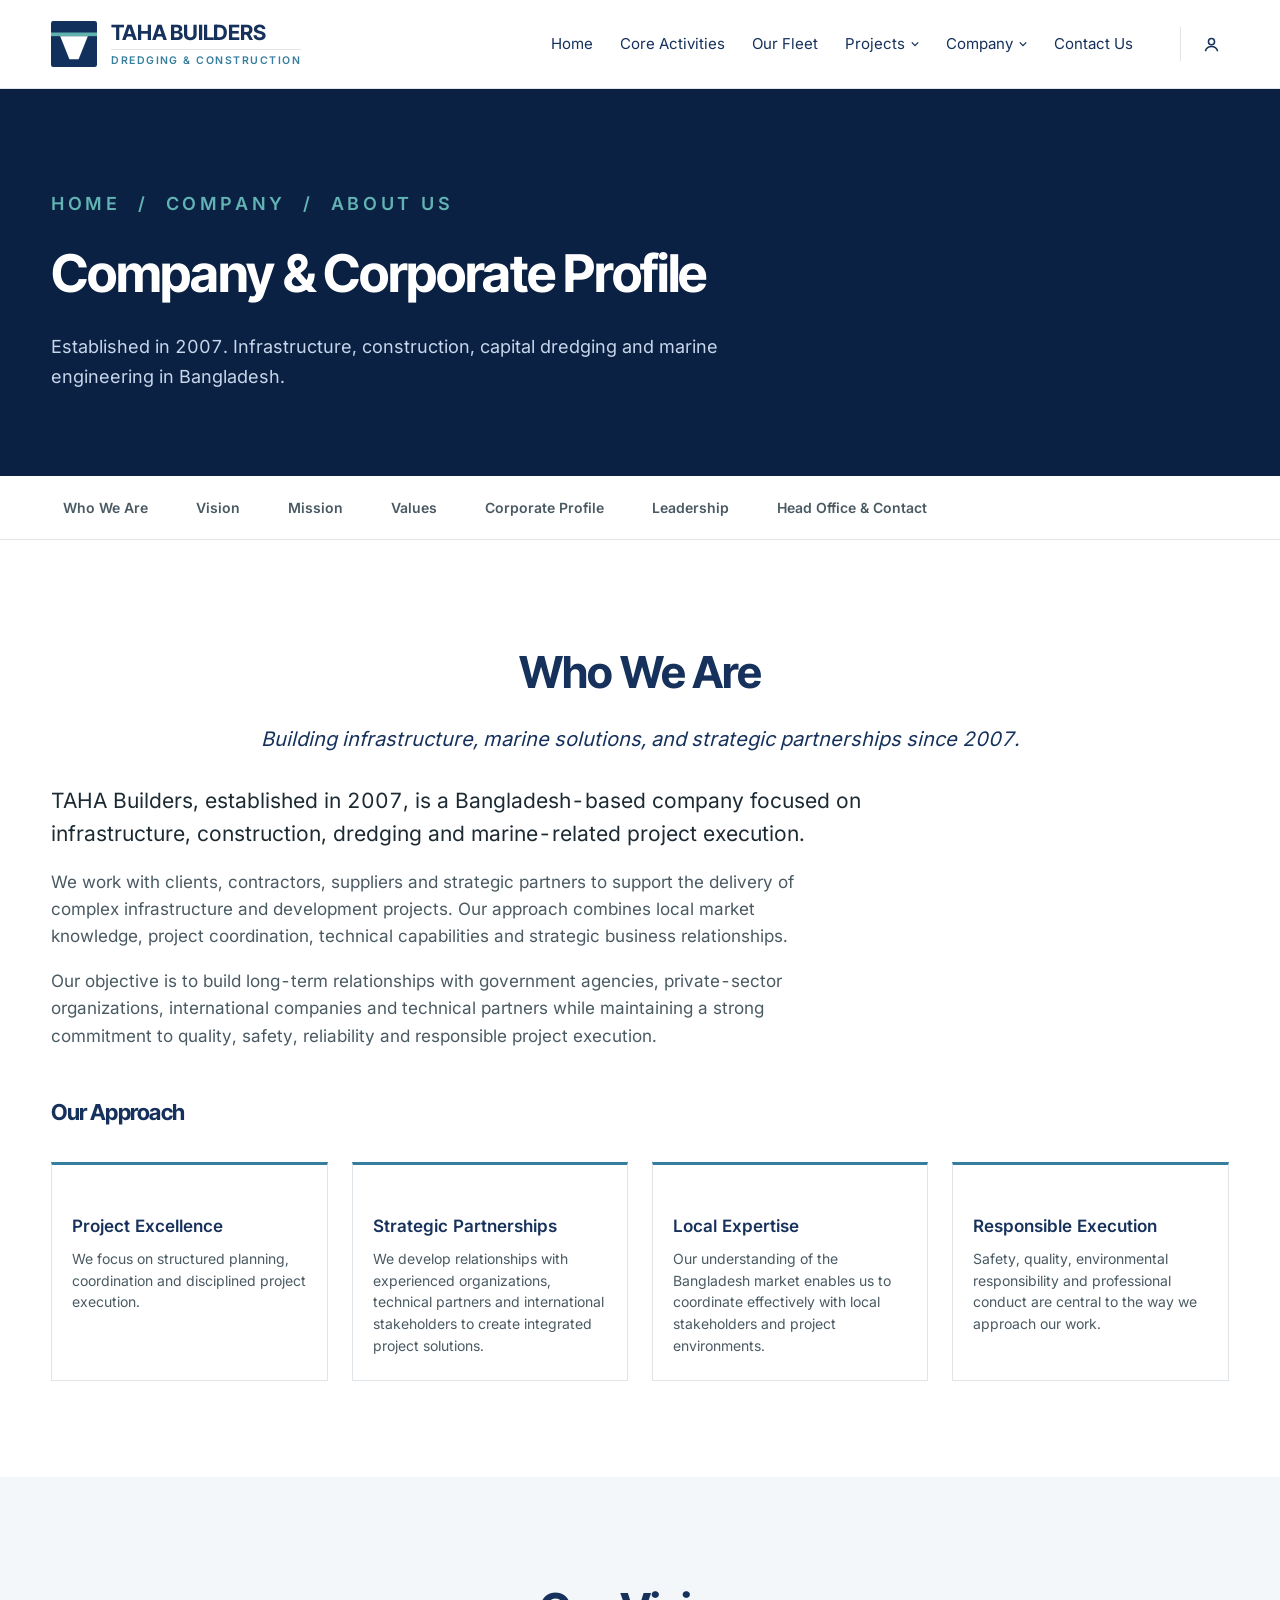
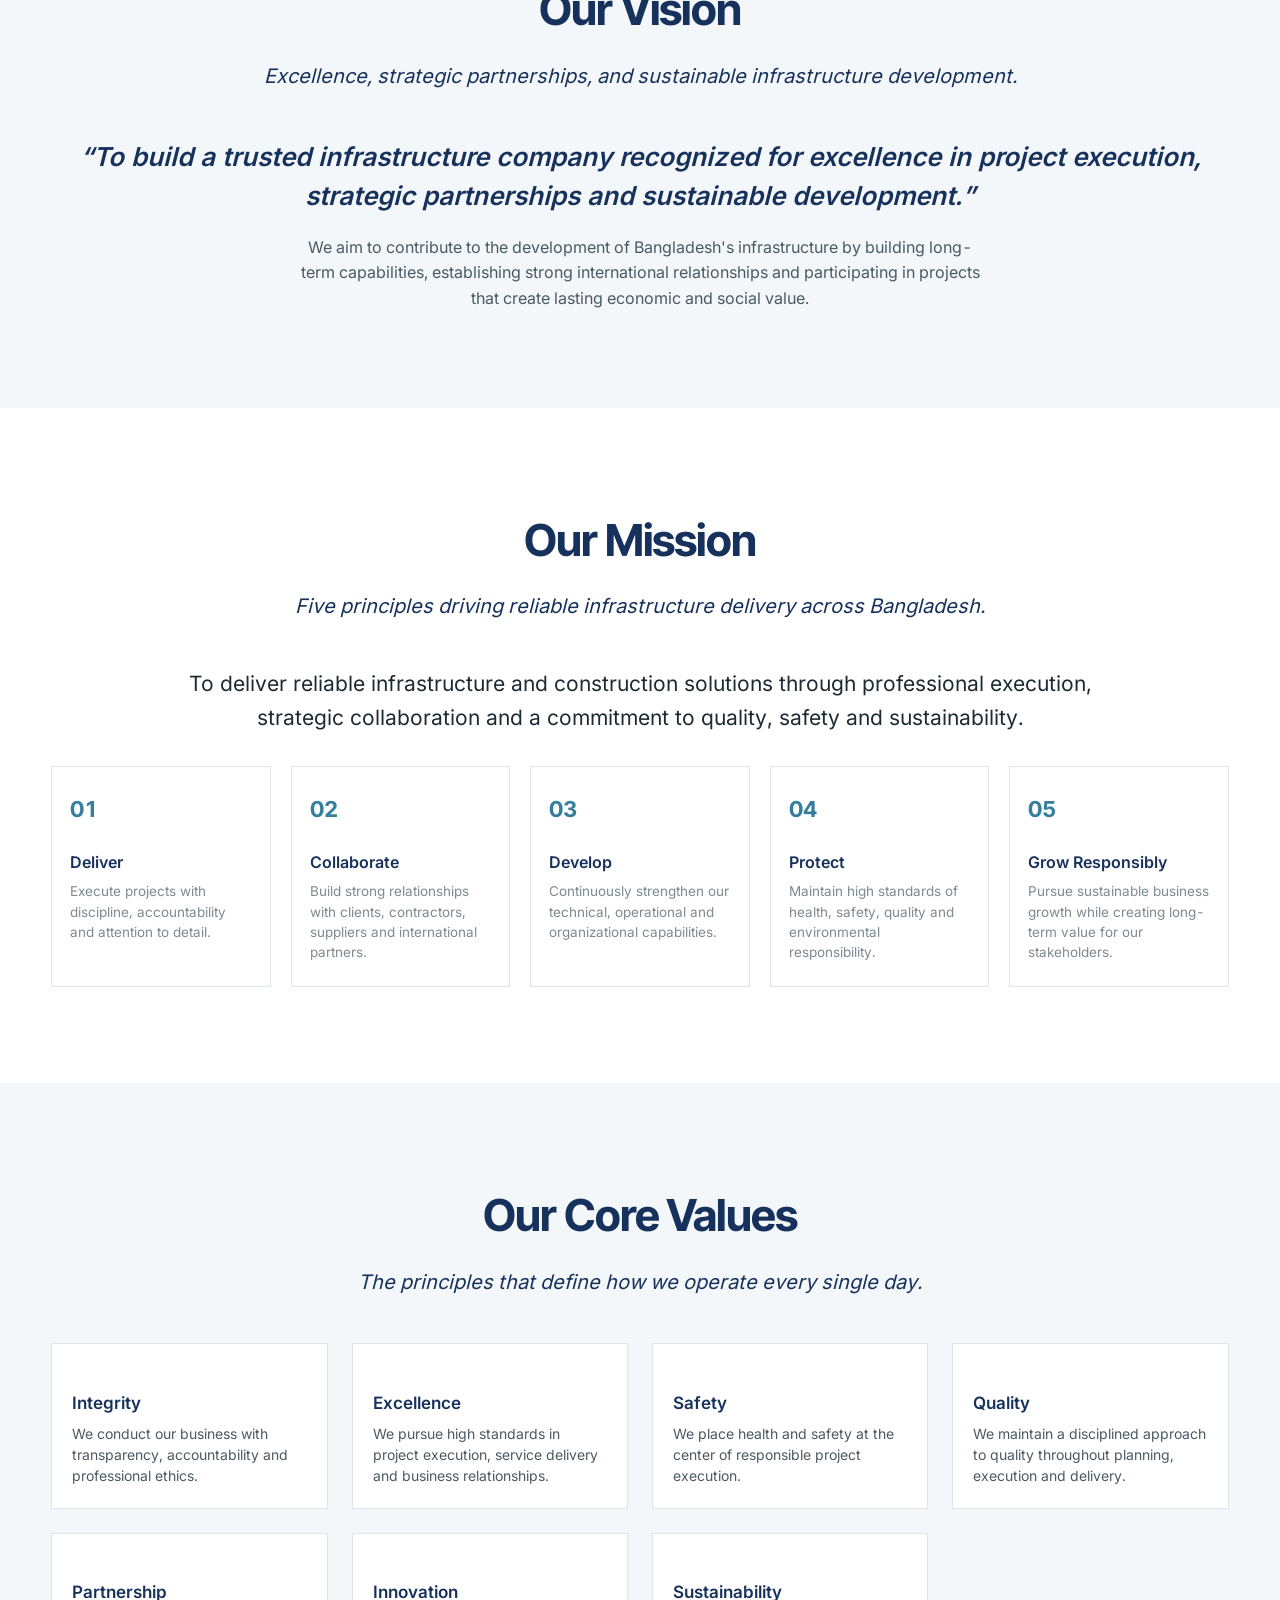
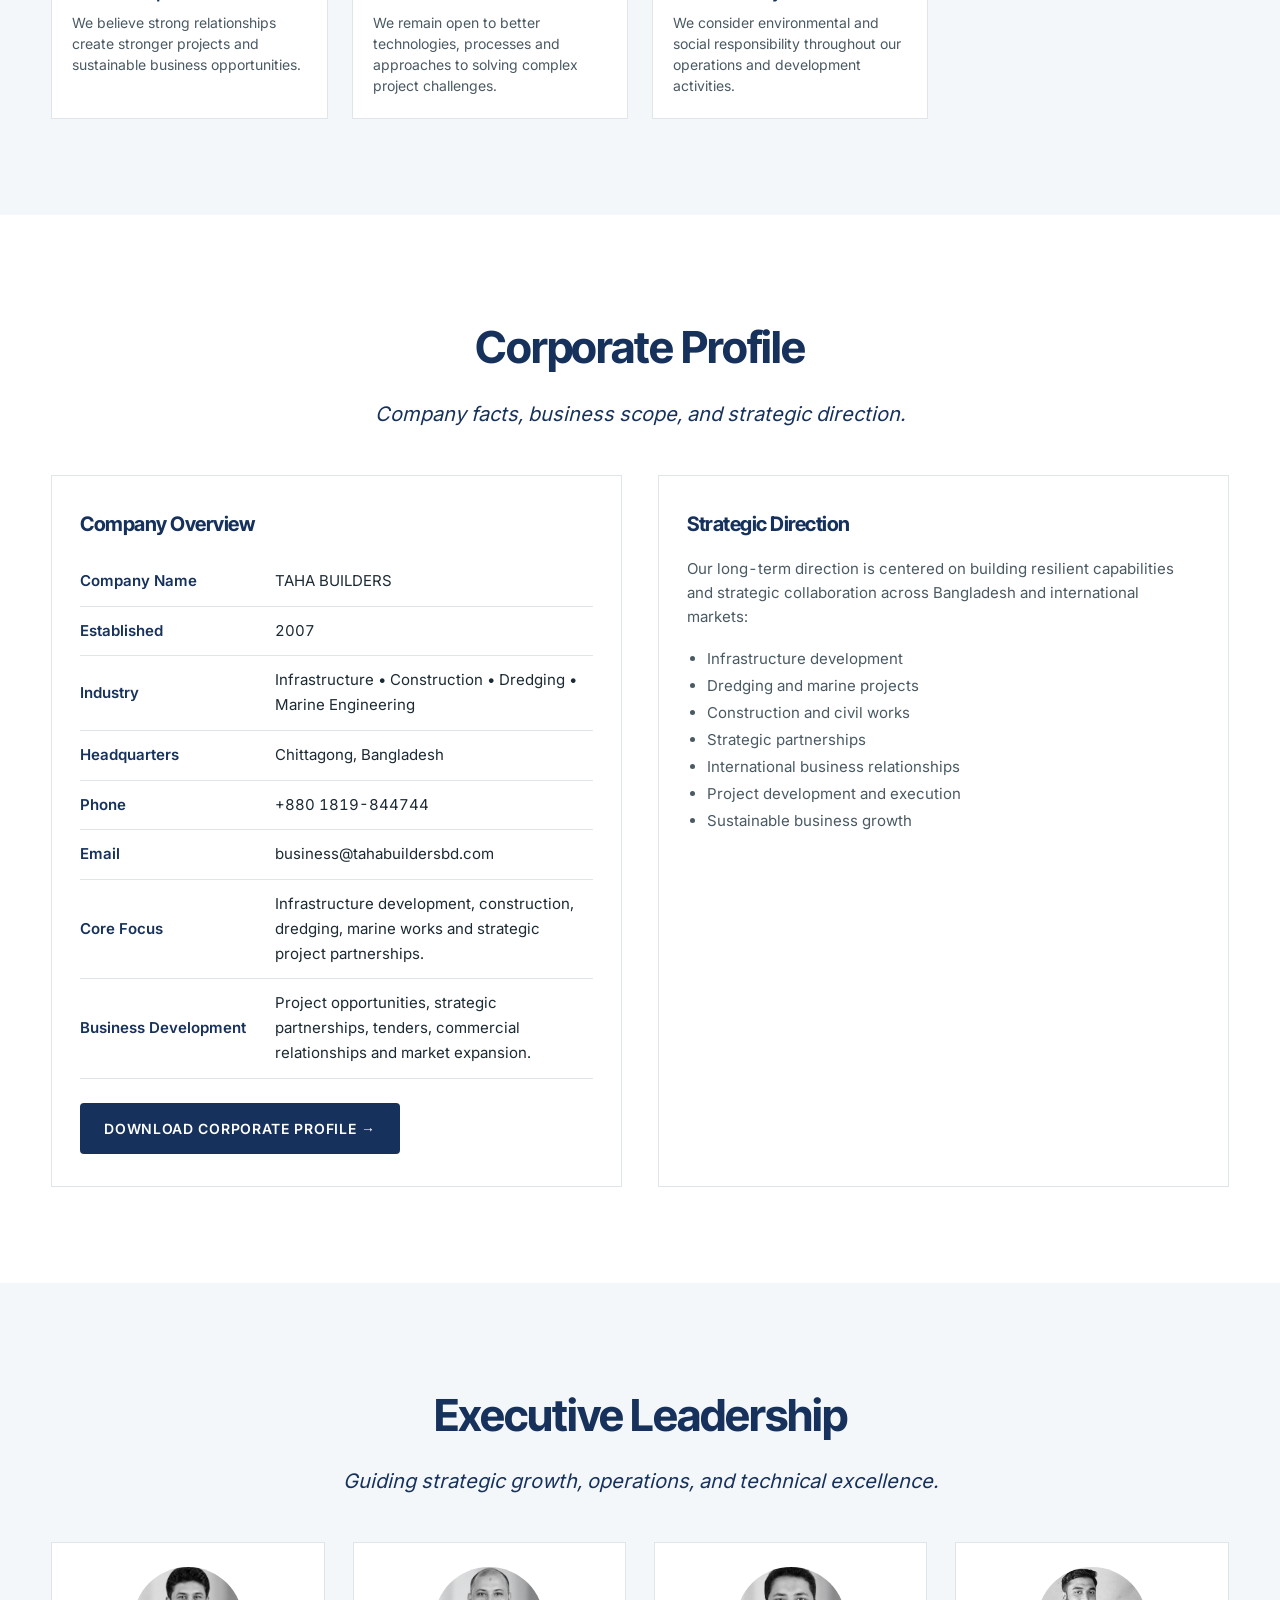
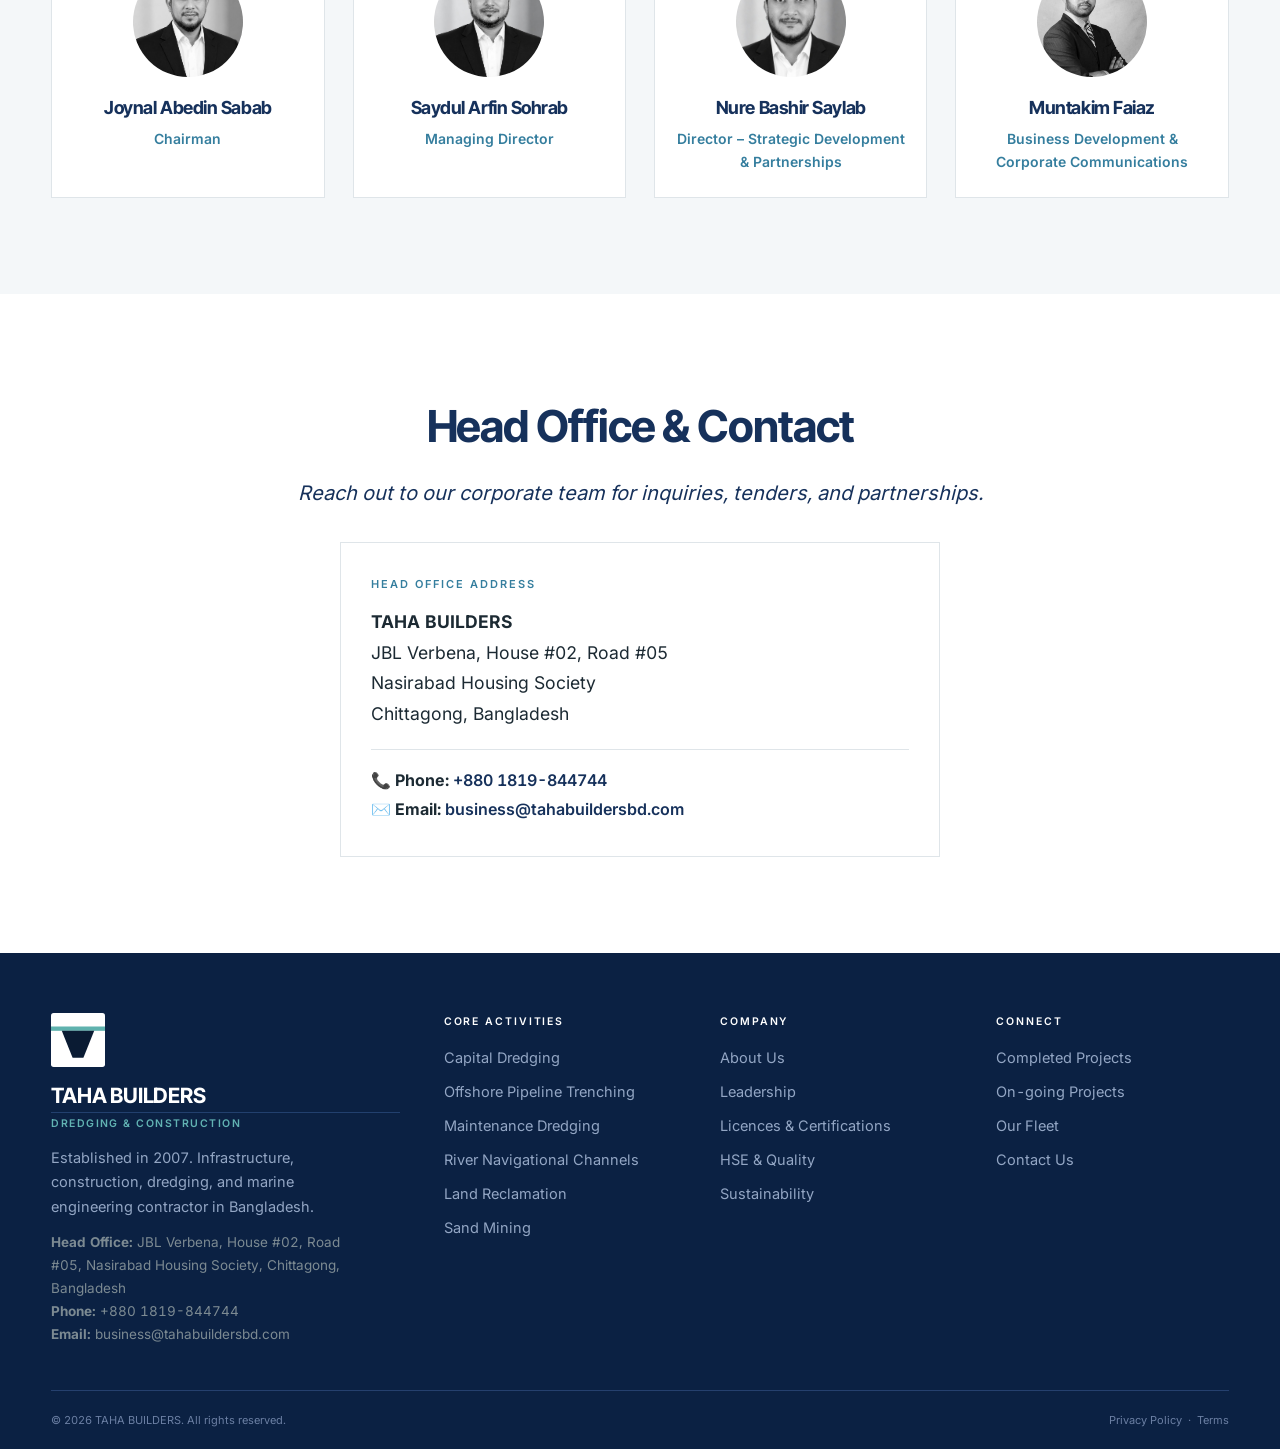
==== commit 5bd65fae: "Update Executive Leadership section with official photos THP1-THP4 across index.html and about.html" ====
--- a/about.html
+++ b/about.html
@@ -396,25 +396,25 @@
 
     <div class="leader-grid">
       <article class="leader-card">
-        <div class="avatar">JA</div>
+        <img src="images/THP1.jpeg" alt="Joynal Abedin Sabab" style="width:110px;height:110px;object-fit:cover;border-radius:50%;margin:0 auto 16px;display:block">
         <h3>Joynal Abedin Sabab</h3>
         <p class="role">Chairman</p>
       </article>
 
       <article class="leader-card">
-        <div class="avatar">SS</div>
+        <img src="images/THP2.jpeg" alt="Saydul Arfin Sohrab" style="width:110px;height:110px;object-fit:cover;border-radius:50%;margin:0 auto 16px;display:block">
         <h3>Saydul Arfin Sohrab</h3>
         <p class="role">Managing Director</p>
       </article>
 
       <article class="leader-card">
-        <div class="avatar">NS</div>
+        <img src="images/THP3.jpeg" alt="Nure Bashir Saylab" style="width:110px;height:110px;object-fit:cover;border-radius:50%;margin:0 auto 16px;display:block">
         <h3>Nure Bashir Saylab</h3>
         <p class="role">Director – Strategic Development &amp; Partnerships</p>
       </article>
 
       <article class="leader-card">
-        <div class="avatar">MF</div>
+        <img src="images/THP4.jpeg" alt="Muntakim Faiaz" style="width:110px;height:110px;object-fit:cover;border-radius:50%;margin:0 auto 16px;display:block">
         <h3>Muntakim Faiaz</h3>
         <p class="role">Business Development &amp; Corporate Communications</p>
       </article>
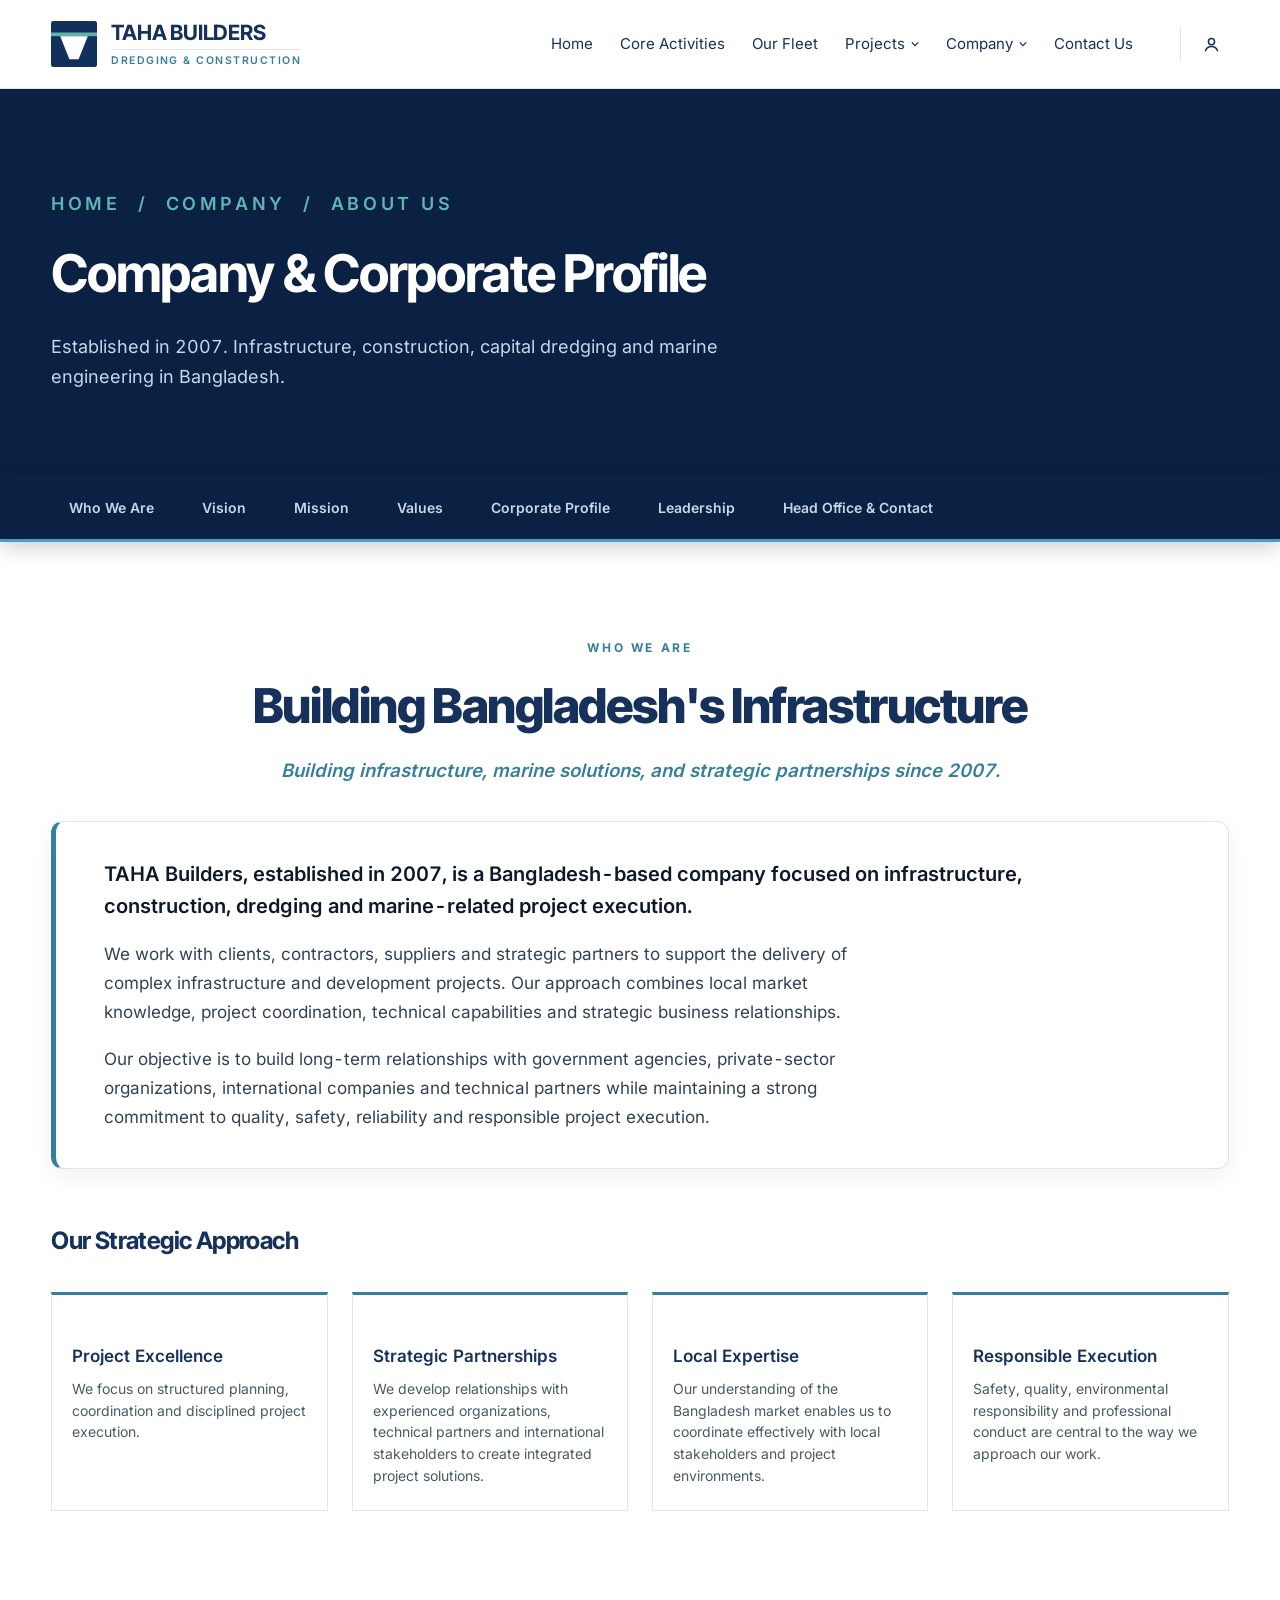
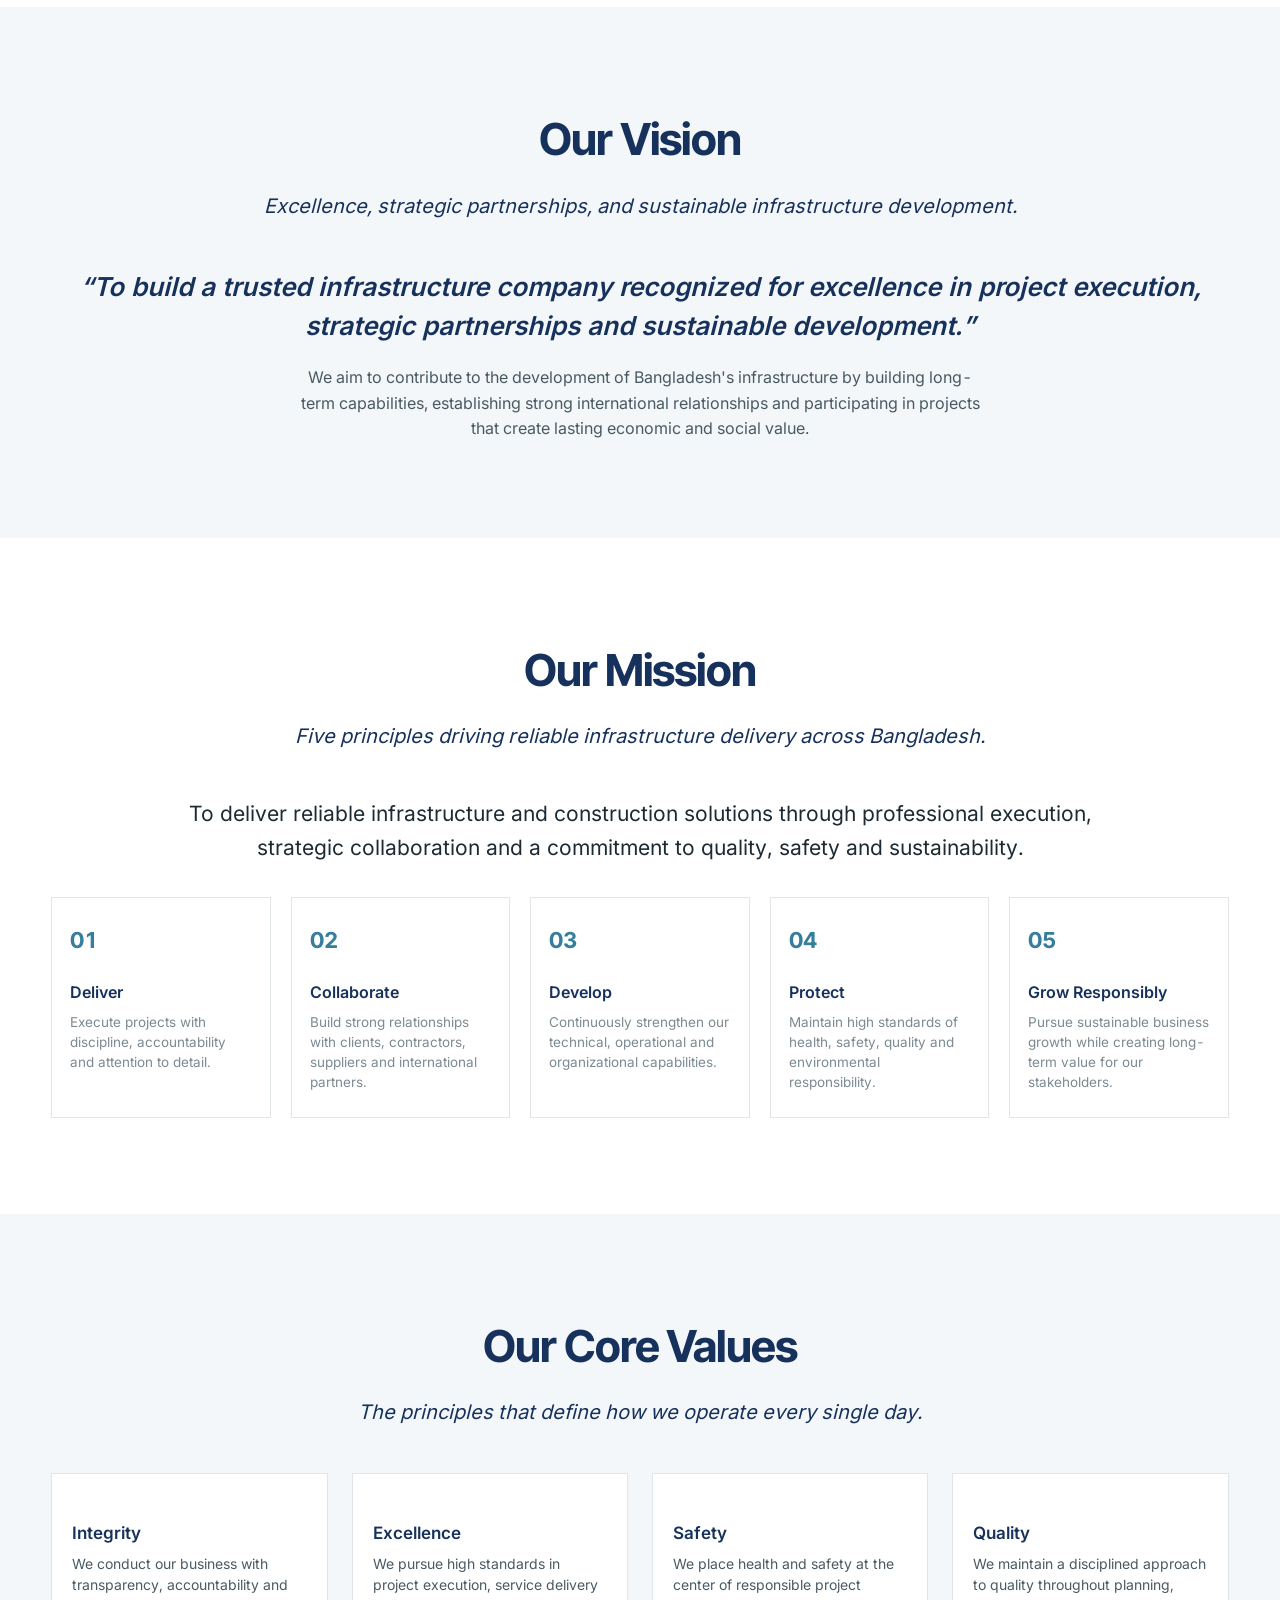
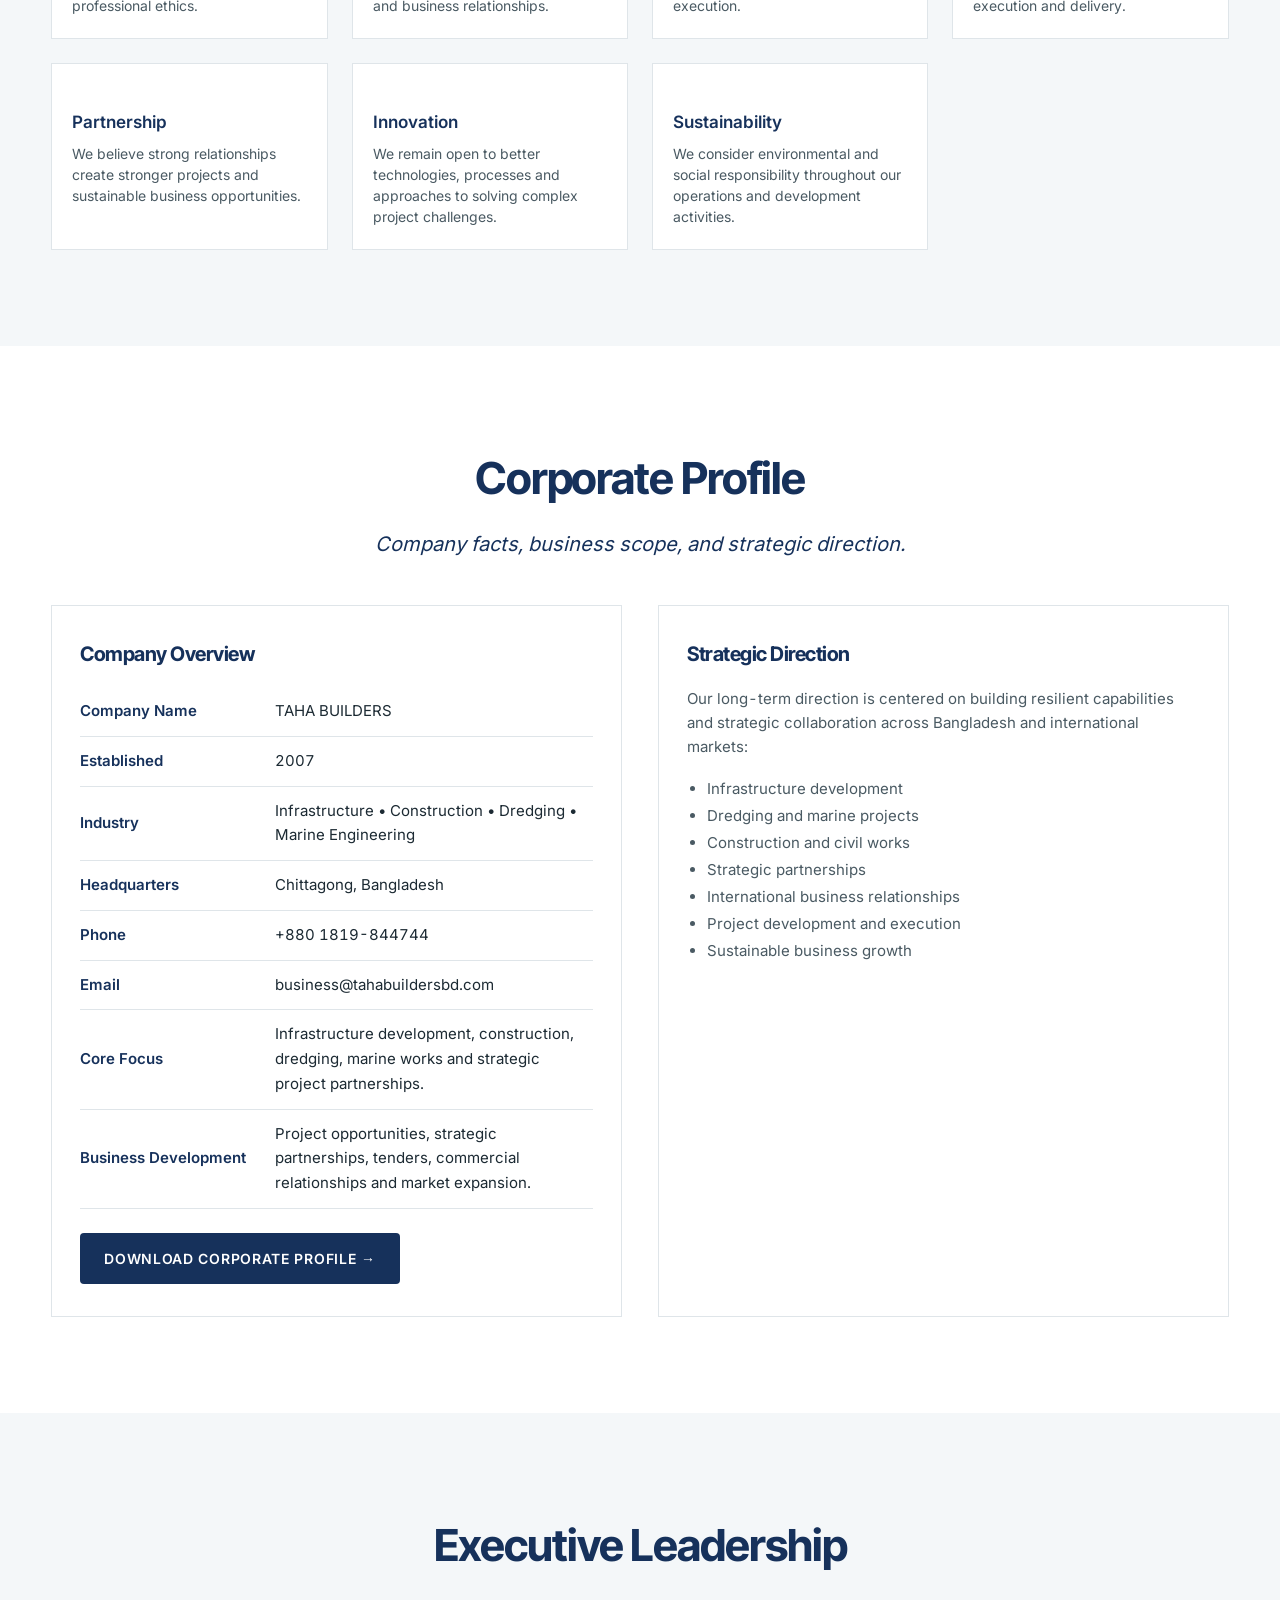
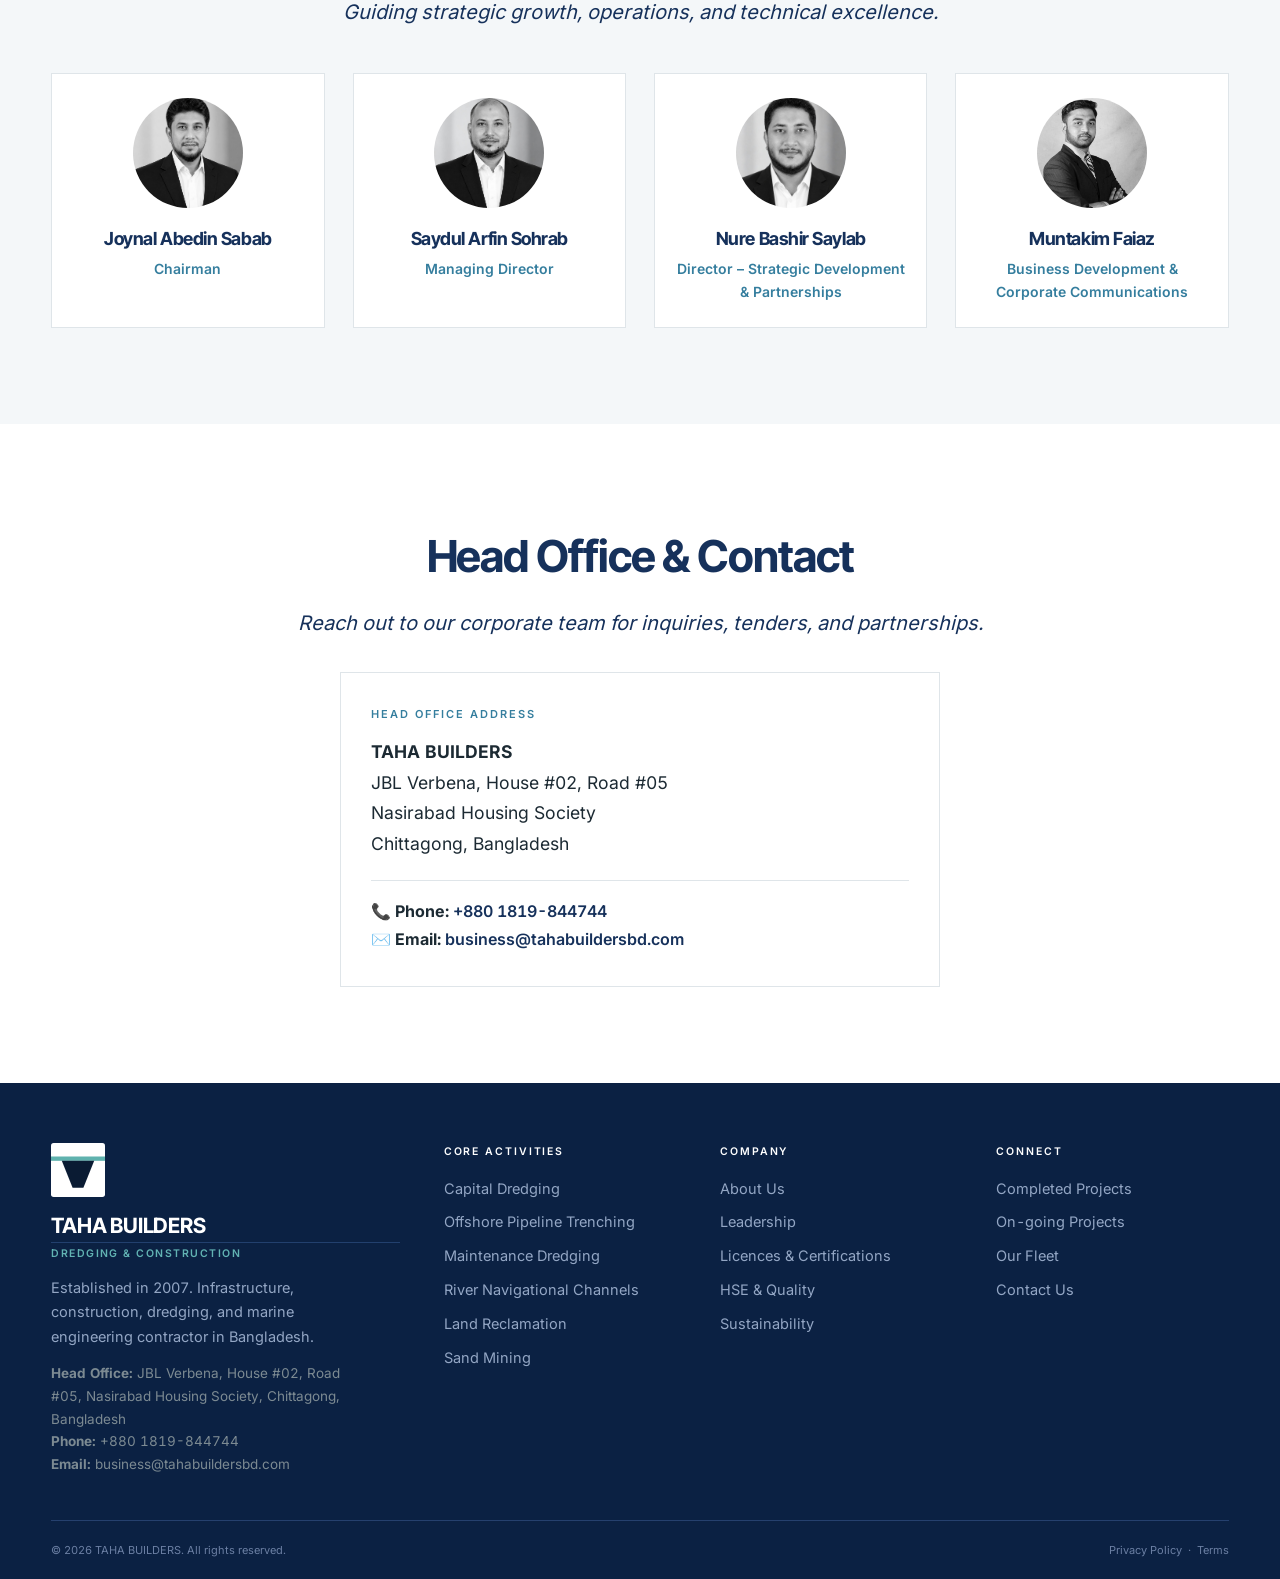
==== commit 369b1b64: "Enhance visual visibility and contrast for Executive Leadership and Who We Are subnav sections" ====
--- a/about.html
+++ b/about.html
@@ -70,10 +70,10 @@
 .crumb{font-size:11.5px;font-weight:600;letter-spacing:.2em;text-transform:uppercase;color:var(--teal)}
 .crumb a{color:var(--teal)}
 .crumb a:hover{color:#fff}
-.subnav{background:#fff;border-bottom:1px solid var(--line);position:sticky;top:0;z-index:90}
-.subnav .wrap{display:flex;gap:24px;overflow-x:auto;white-space:nowrap;padding-top:14px;padding-bottom:14px}
-.subnav a{font-size:14px;font-weight:600;color:var(--body);padding:6px 12px;border-radius:4px;transition:all .2s ease}
-.subnav a:hover{color:var(--navy);background:var(--paper-2)}
+.subnav{background:var(--navy-deep);color:#fff;border-bottom:3px solid var(--cyan);position:sticky;top:88px;z-index:90;box-shadow:0 6px 20px rgba(0,0,0,0.18)}
+.subnav .wrap{display:flex;gap:12px;overflow-x:auto;white-space:nowrap;padding-top:12px;padding-bottom:12px;scrollbar-width:none}
+.subnav a{font-size:14px;font-weight:600;color:#C7D6EA;padding:8px 18px;border-radius:6px;transition:all .2s ease}
+.subnav a:hover{color:#fff;background:rgba(255,255,255,0.15)}
 .lead{font-size:clamp(17px,1.9vw,21px);line-height:1.6;color:var(--ink);max-width:72ch}
 .lead + .lead{margin-top:18px;font-size:17px;color:var(--body)}
 
@@ -202,15 +202,19 @@
 <!-- ============ 1. WHO WE ARE ============ -->
 <section class="section" id="whoweare">
   <div class="wrap">
-    <div class="center-head" style="margin-bottom:28px">
-      <h2>Who We Are</h2>
-      <p class="sub">Building infrastructure, marine solutions, and strategic partnerships since 2007.</p>
-    </div>
-    <p class="lead">TAHA Builders, established in 2007, is a Bangladesh-based company focused on infrastructure, construction, dredging and marine-related project execution.</p>
-    <p class="lead">We work with clients, contractors, suppliers and strategic partners to support the delivery of complex infrastructure and development projects. Our approach combines local market knowledge, project coordination, technical capabilities and strategic business relationships.</p>
-    <p class="lead">Our objective is to build long-term relationships with government agencies, private-sector organizations, international companies and technical partners while maintaining a strong commitment to quality, safety, reliability and responsible project execution.</p>
-
-    <h3 style="margin-top:44px;font-size:22px;color:var(--navy);font-weight:700">Our Approach</h3>
+    <div class="center-head" style="margin-bottom:36px">
+      <span style="font-family:var(--f-mono);font-size:12px;font-weight:700;letter-spacing:.22em;text-transform:uppercase;color:var(--cyan-dark);display:block;margin-bottom:8px">WHO WE ARE</span>
+      <h2 style="font-size:clamp(32px,4.2vw,48px);color:var(--navy);font-weight:800;letter-spacing:-.03em">Building Bangladesh's Infrastructure</h2>
+      <p class="sub" style="font-size:18.5px;color:var(--cyan-dark);font-weight:600;margin-top:10px">Building infrastructure, marine solutions, and strategic partnerships since 2007.</p>
+    </div>
+
+    <div style="background:#fff;border:1px solid var(--line);border-left:5px solid var(--cyan-dark);padding:36px clamp(24px,4vw,48px);border-radius:12px;box-shadow:0 8px 24px rgba(11,33,67,0.06)">
+      <p class="lead" style="color:#0F172A;font-weight:600;font-size:20px;line-height:1.6;margin:0">TAHA Builders, established in 2007, is a Bangladesh-based company focused on infrastructure, construction, dredging and marine-related project execution.</p>
+      <p class="lead" style="color:#334155;font-size:17px;line-height:1.7;margin-top:18px">We work with clients, contractors, suppliers and strategic partners to support the delivery of complex infrastructure and development projects. Our approach combines local market knowledge, project coordination, technical capabilities and strategic business relationships.</p>
+      <p class="lead" style="color:#334155;font-size:17px;line-height:1.7;margin-top:18px">Our objective is to build long-term relationships with government agencies, private-sector organizations, international companies and technical partners while maintaining a strong commitment to quality, safety, reliability and responsible project execution.</p>
+    </div>
+
+    <h3 style="margin-top:52px;font-size:24px;color:var(--navy);font-weight:700">Our Strategic Approach</h3>
     <div class="grid-4">
       <article class="card-pillar">
         <h4>Project Excellence</h4>
--- a/site.css
+++ b/site.css
@@ -143,16 +143,17 @@
 .pill:hover{background:var(--cyan-dark)}
 
 /* ---------- executive leadership ---------- */
-.leaders{display:grid;grid-template-columns:repeat(5,1fr);gap:28px 24px}
-.leader{display:flex;flex-direction:column;gap:16px}
-.leader .shot{aspect-ratio:3/4;background:var(--navy)}
+.leaders{display:grid;grid-template-columns:repeat(4,1fr);gap:32px 28px}
+.leader{display:flex;flex-direction:column;gap:16px;background:#fff;padding:16px;border-radius:12px;border:1px solid var(--line);box-shadow:0 6px 18px rgba(11,33,67,0.06);transition:transform .3s ease,box-shadow .3s ease}
+.leader:hover{transform:translateY(-4px);box-shadow:0 12px 28px rgba(11,33,67,0.14);border-color:var(--cyan)}
+.leader .shot{aspect-ratio:3/4;background:var(--navy-deep);border-radius:8px;overflow:hidden}
 .leader .shot img,.leader .shot svg{width:100%;height:100%;object-fit:cover;display:block;
   transition:transform .6s cubic-bezier(.2,.6,.2,1)}
-.leader:hover .shot img,.leader:hover .shot svg{transform:scale(1.09)}
-.leader .who{display:flex;flex-direction:column;gap:7px}
-.leader .who::before{content:"";width:26px;height:2px;background:var(--cyan);margin-bottom:3px}
-.leader .nm{font-family:var(--f-display);font-weight:700;font-size:18px;color:var(--navy);line-height:1.25;letter-spacing:-.01em}
-.leader .role{font-size:14.5px;color:var(--muted);line-height:1.45}
+.leader:hover .shot img,.leader:hover .shot svg{transform:scale(1.06)}
+.leader .who{display:flex;flex-direction:column;gap:6px;padding-top:4px}
+.leader .who::before{content:"";width:34px;height:3px;background:var(--cyan);margin-bottom:4px;border-radius:2px}
+.leader .nm{font-family:var(--f-display);font-weight:700;font-size:19px;color:var(--navy);line-height:1.25;letter-spacing:-.01em}
+.leader .role{font-size:14px;color:var(--cyan-dark);font-weight:600;line-height:1.45}
 /* no name yet, so the position carries the card */
 .leader .role.lead{font-family:var(--f-display);font-weight:700;font-size:17.5px;color:var(--navy);
   line-height:1.28;letter-spacing:-.01em;text-wrap:balance}
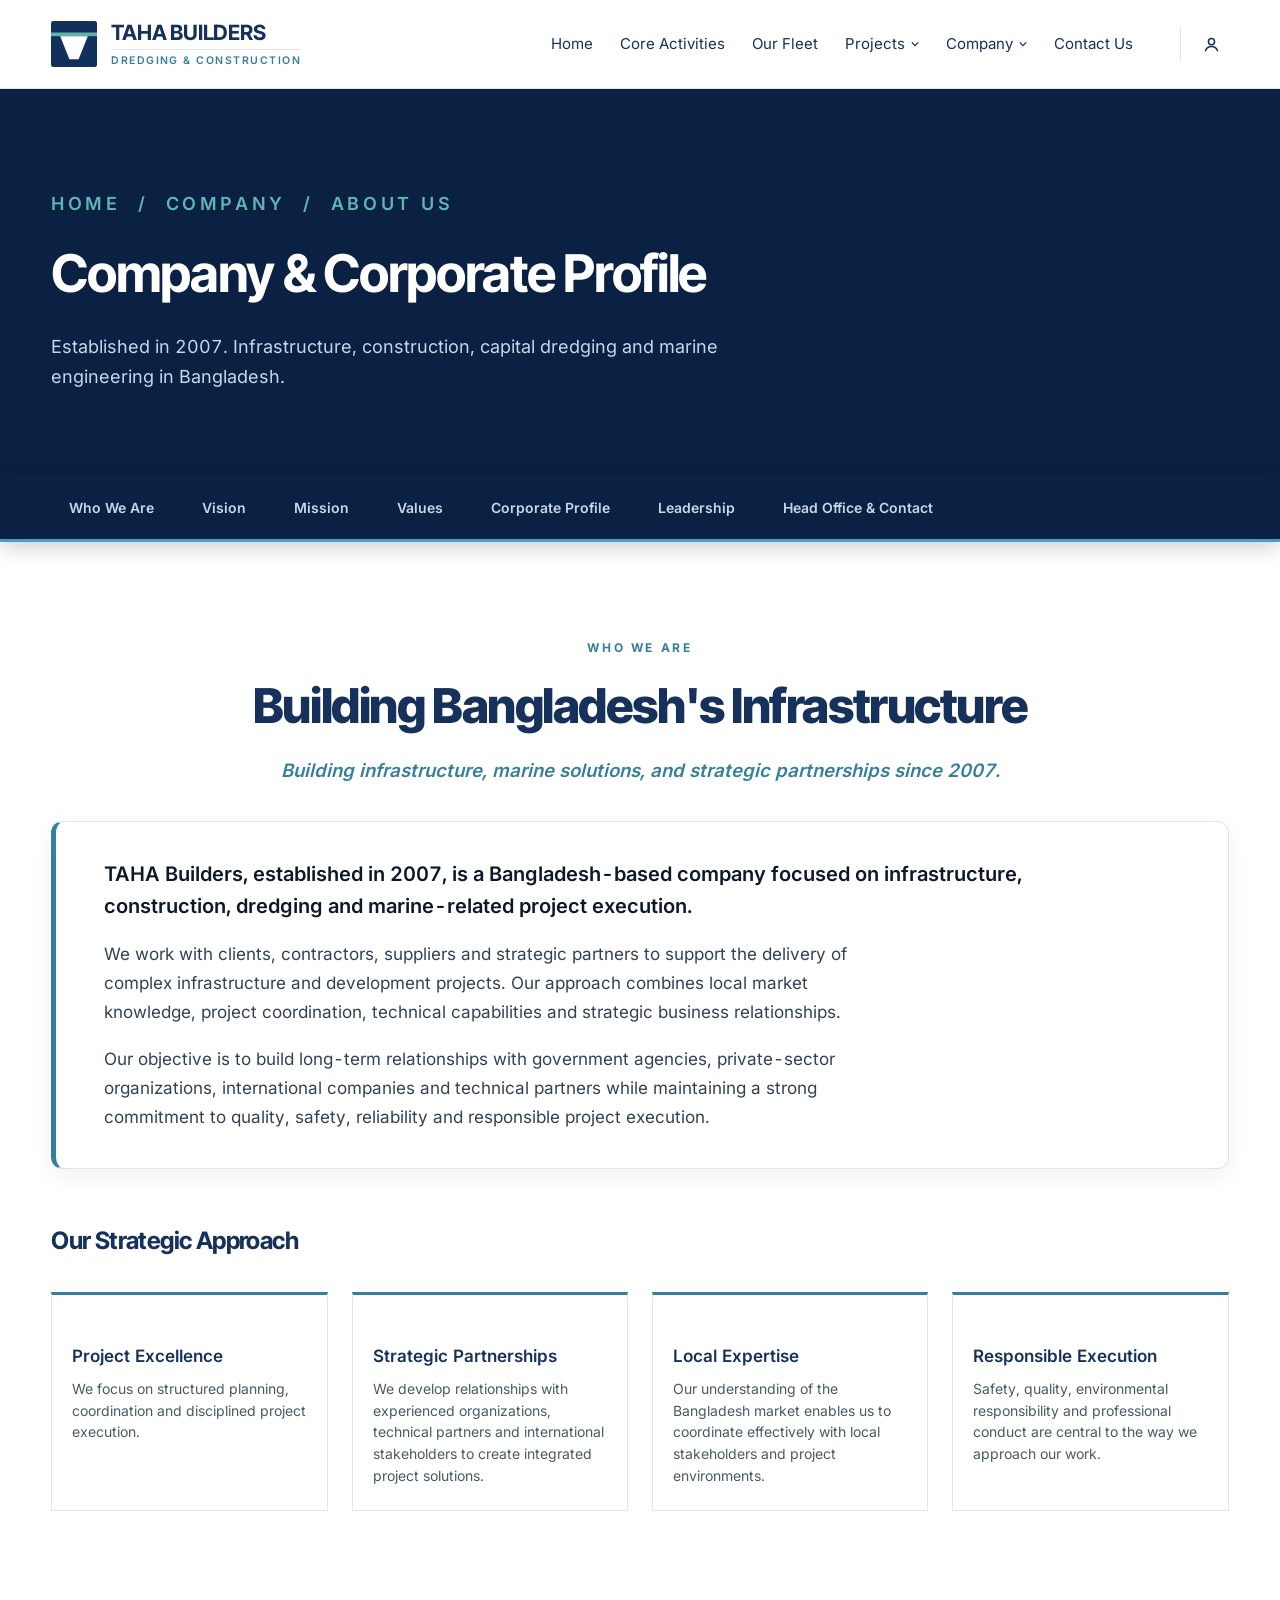
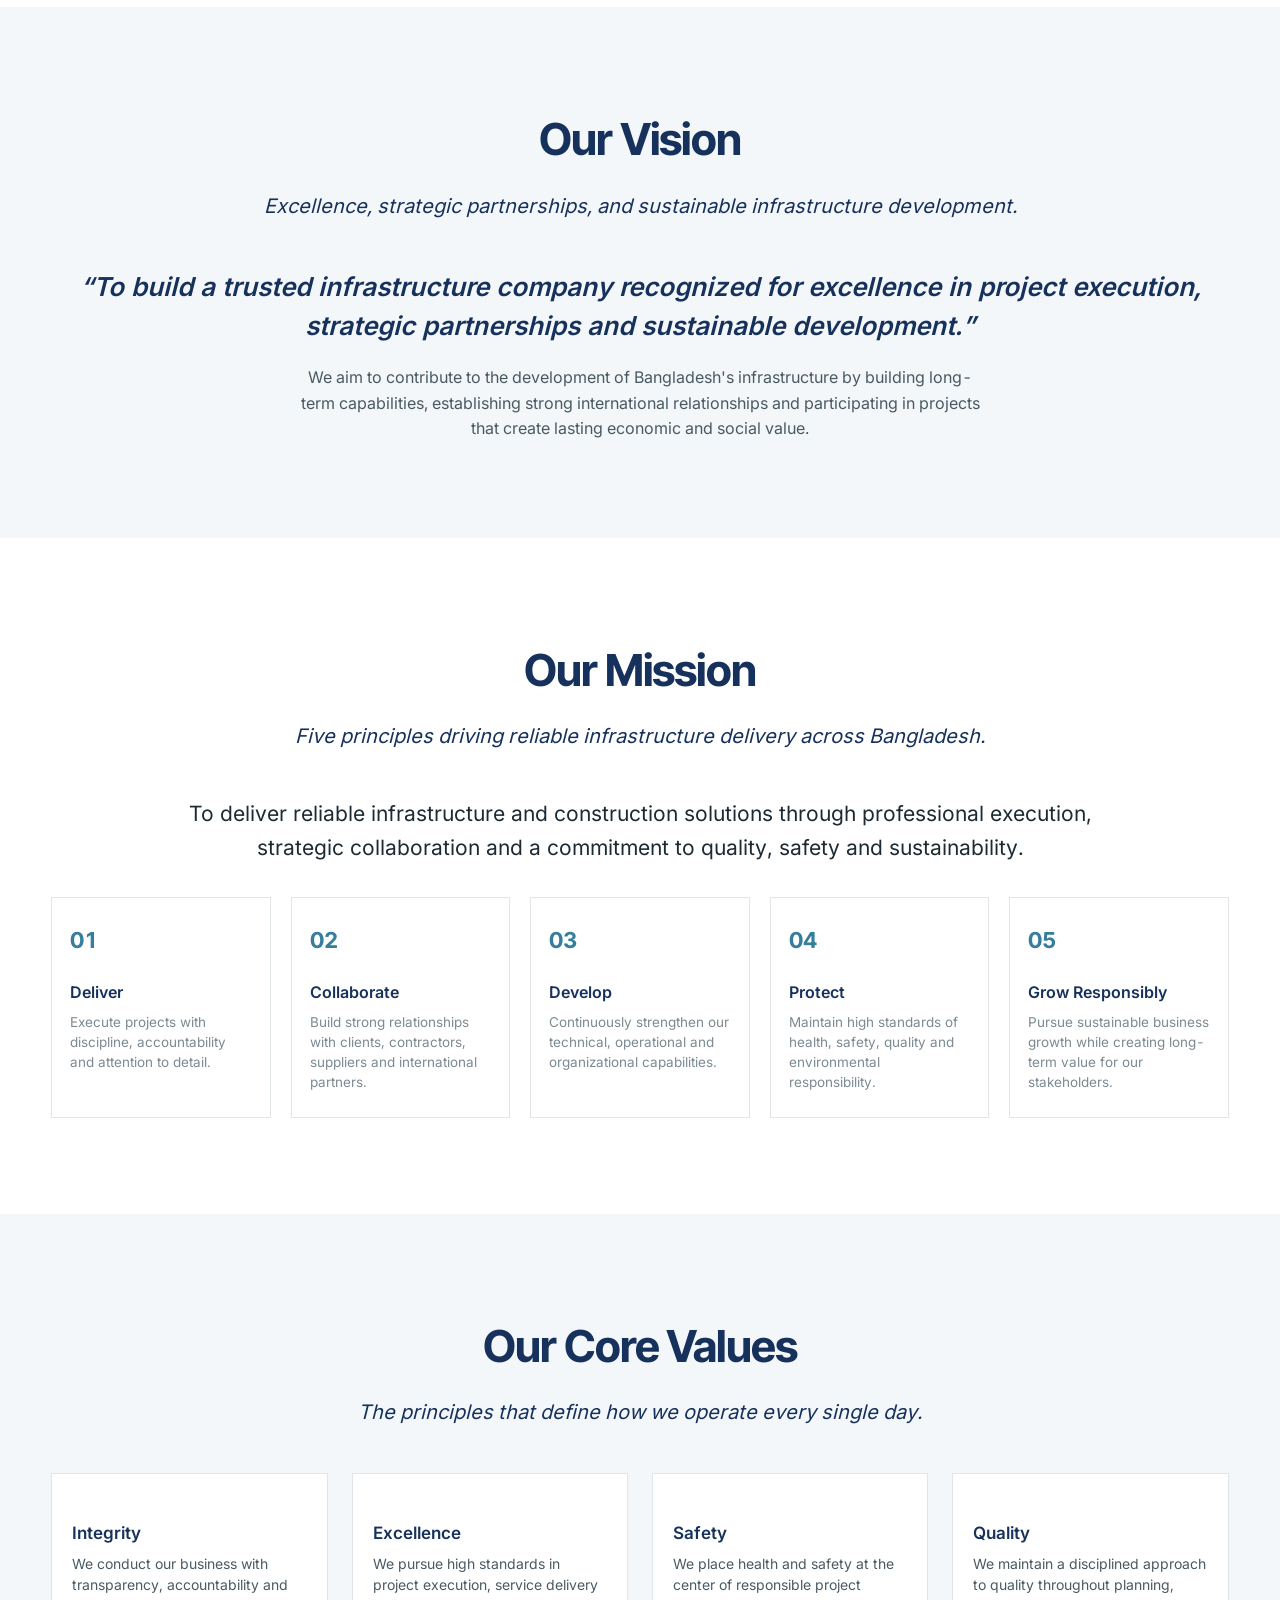
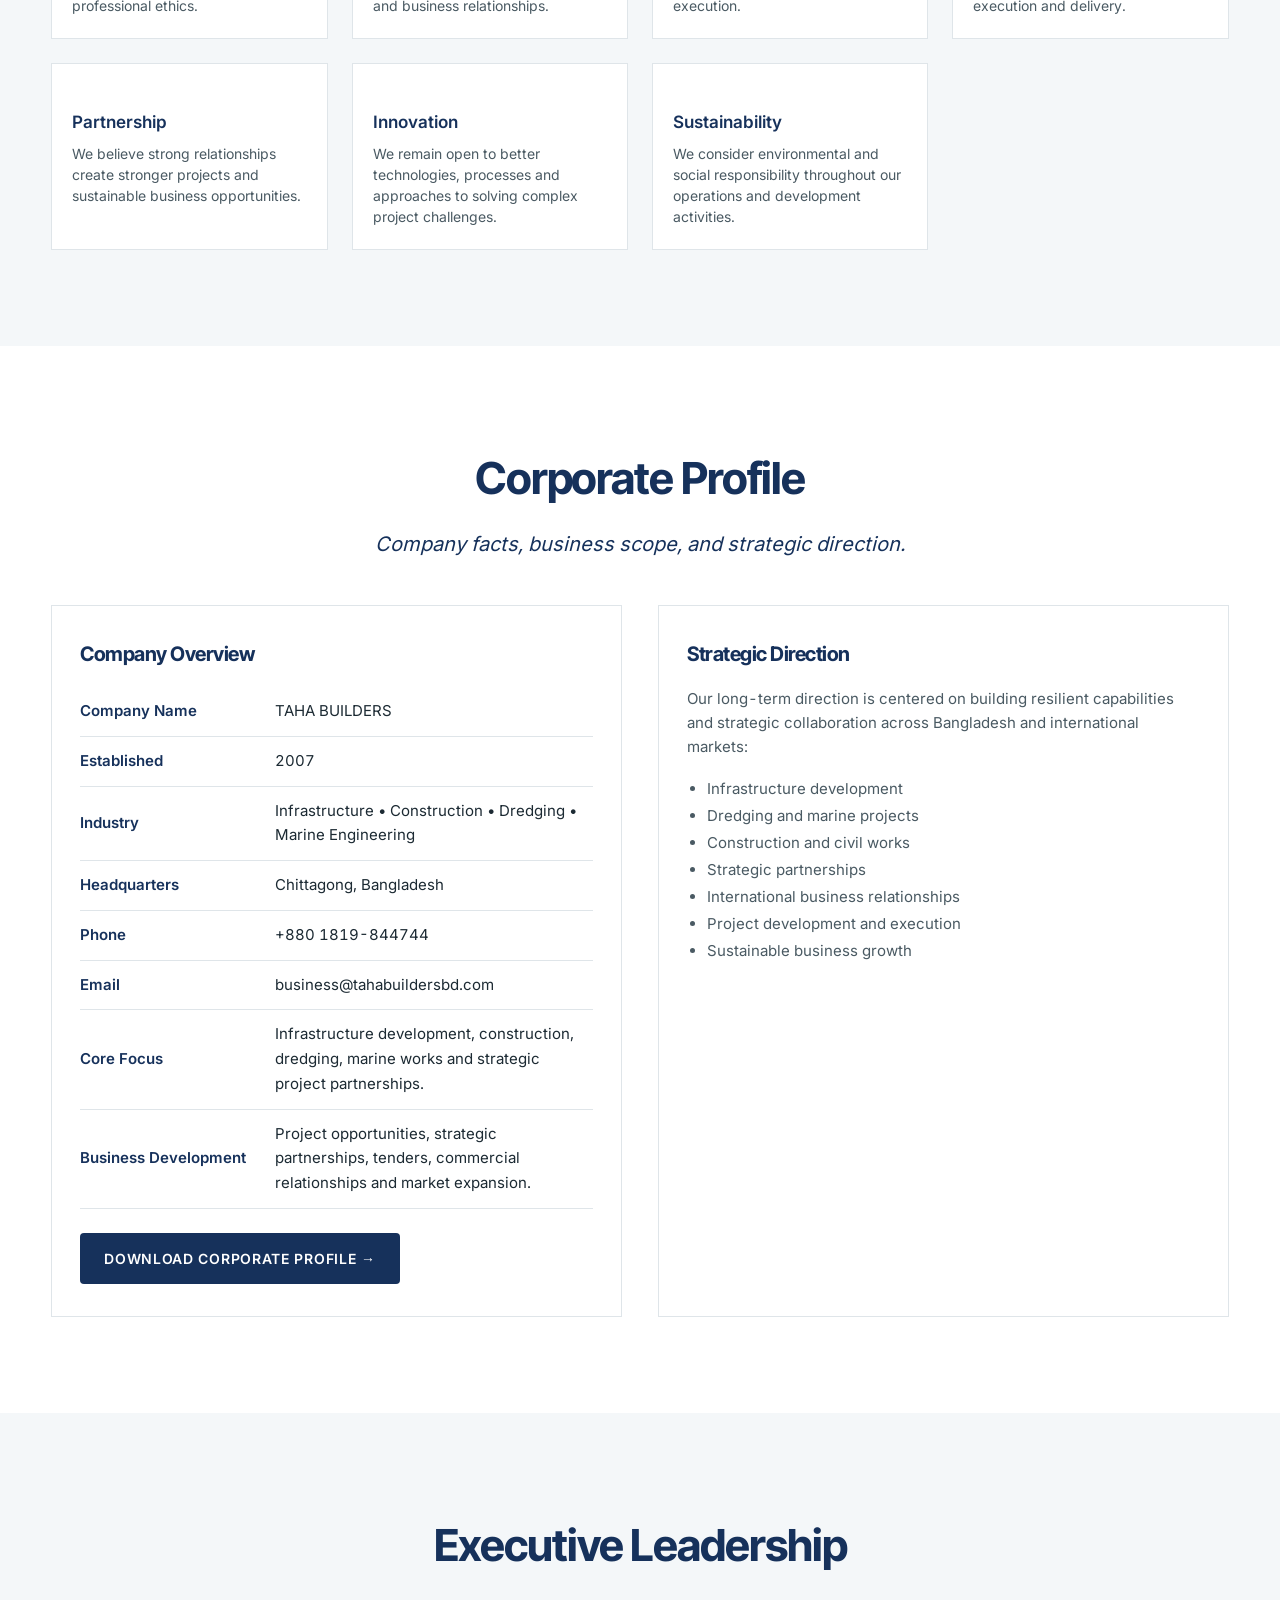
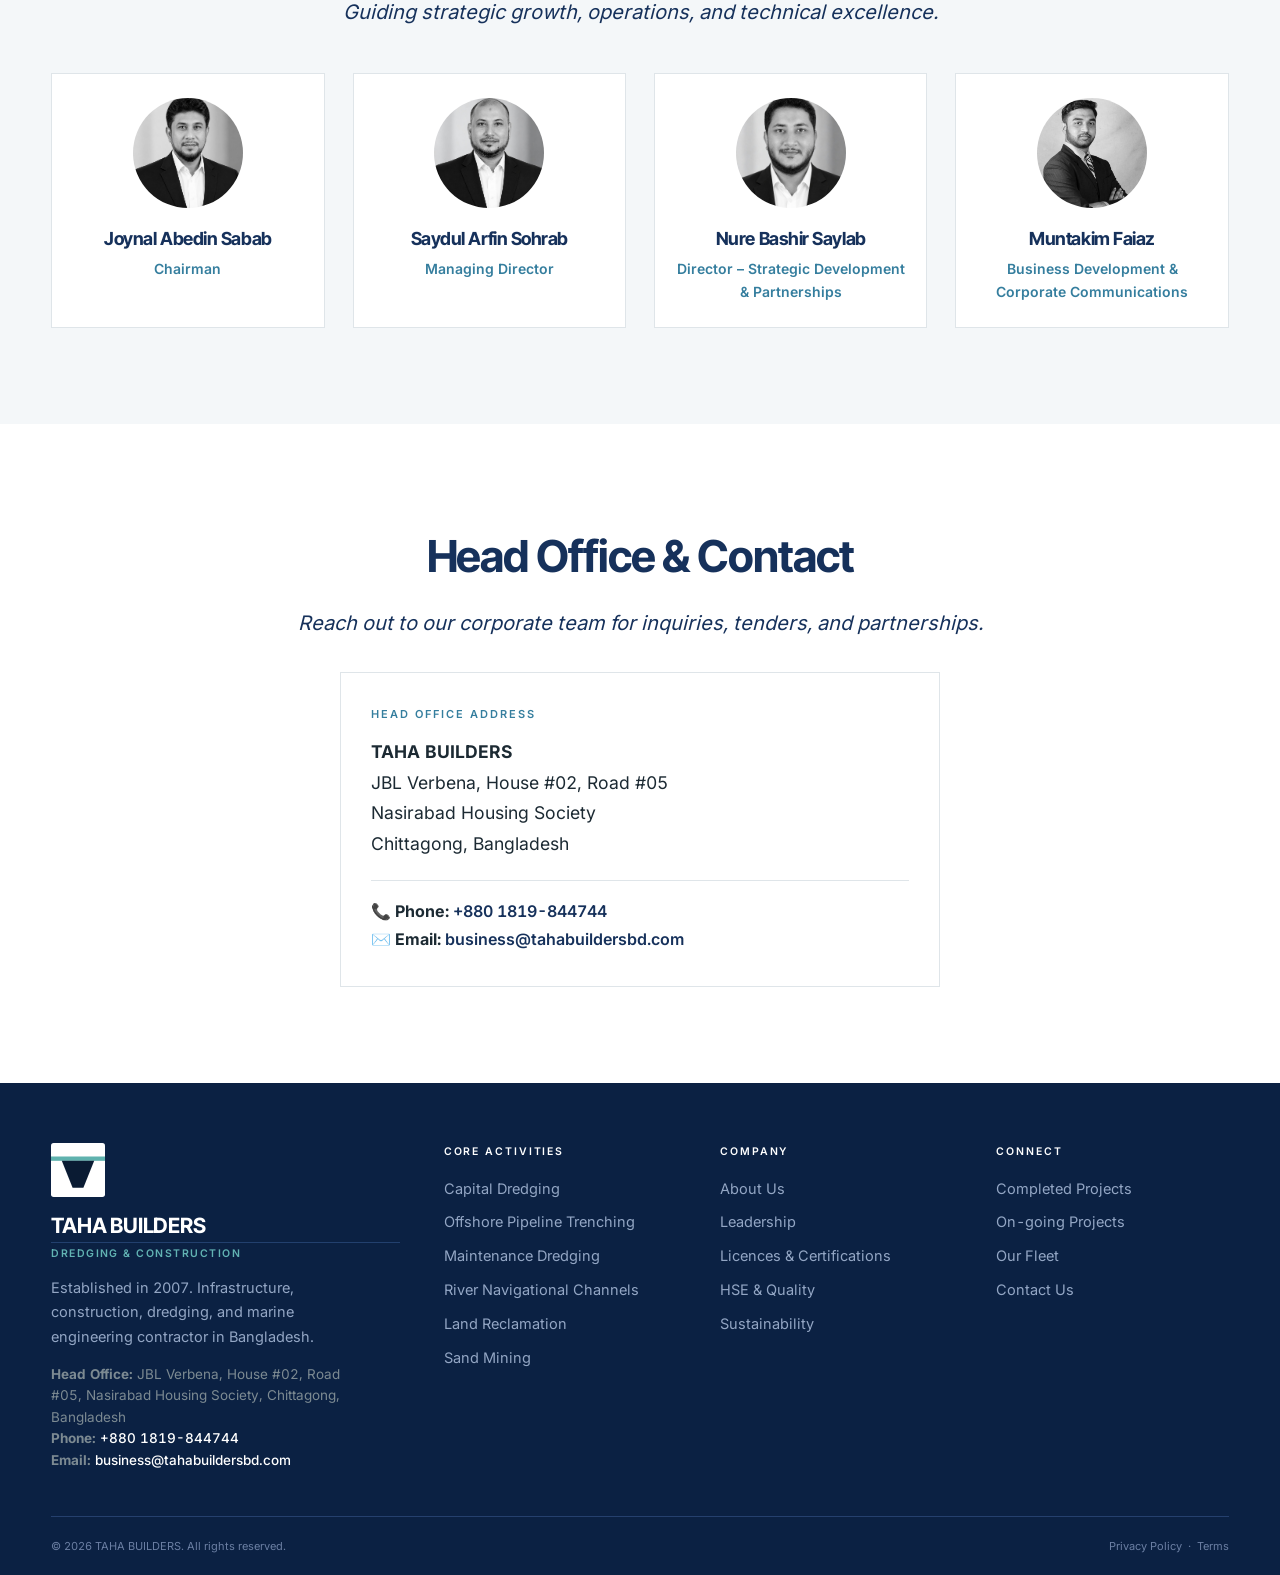
==== commit 9a8031b7: "Standardize footers across all HTML pages with brand summary, Chittagong Head Office address, phone," ====
--- a/about.html
+++ b/about.html
@@ -458,10 +458,10 @@
         <img src="images/logo-mark-reversed.svg" alt="Taha Builders Logo" width="54" height="54" style="margin-bottom:18px">
         <span class="wordmark">TAHA BUILDERS<span class="tag">Dredging &amp; Construction</span></span>
         <p>Established in 2007. Infrastructure, construction, dredging, and marine engineering contractor in Bangladesh.</p>
-        <p style="margin-top:12px;font-size:13.5px;color:var(--muted)">
+        <p style="margin-top:14px;font-size:13.5px;color:var(--muted);line-height:1.6">
           <strong>Head Office:</strong> JBL Verbena, House #02, Road #05, Nasirabad Housing Society, Chittagong, Bangladesh<br>
-          <strong>Phone:</strong> +880 1819-844744<br>
-          <strong>Email:</strong> business@tahabuildersbd.com
+          <strong>Phone:</strong> <a href="tel:+8801819844744" style="color:#fff;font-weight:500">+880 1819-844744</a><br>
+          <strong>Email:</strong> <a href="mailto:business@tahabuildersbd.com" style="color:#fff;font-weight:500">business@tahabuildersbd.com</a>
         </p>
       </div>
       <div>
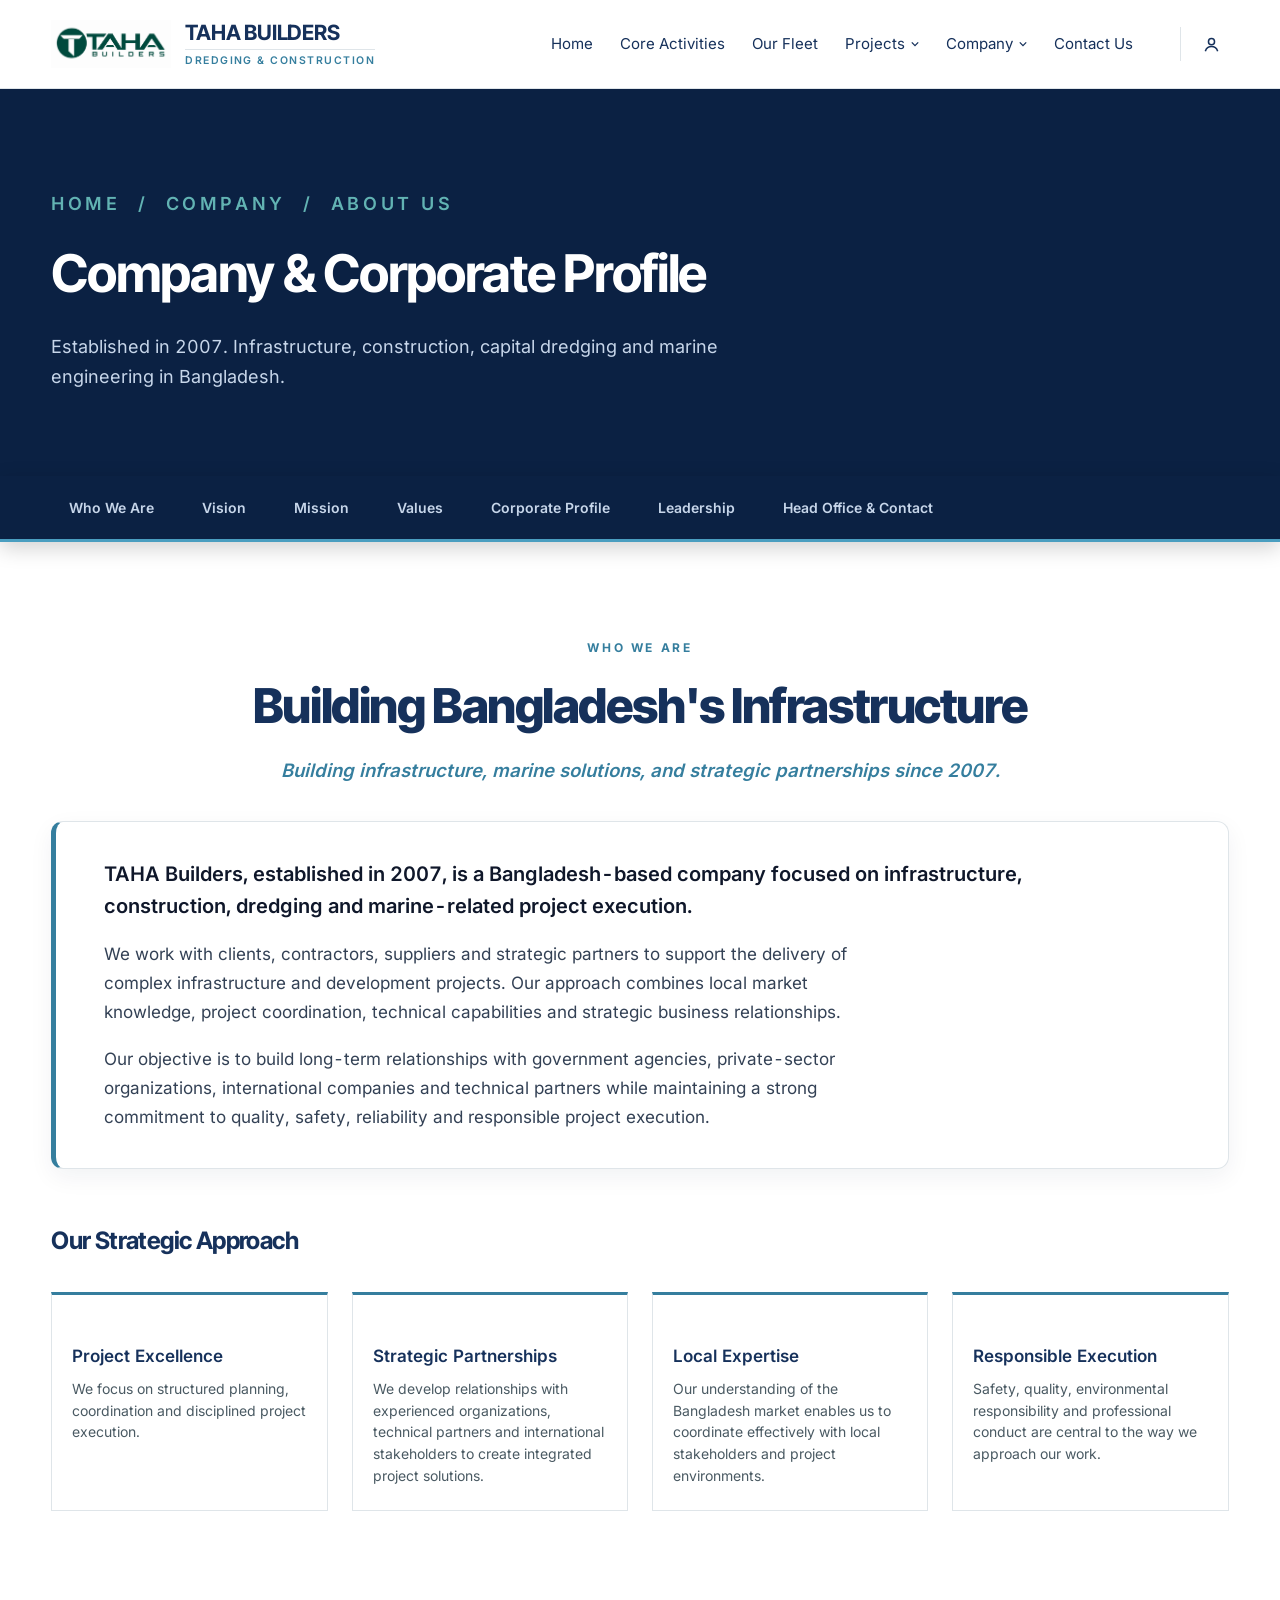
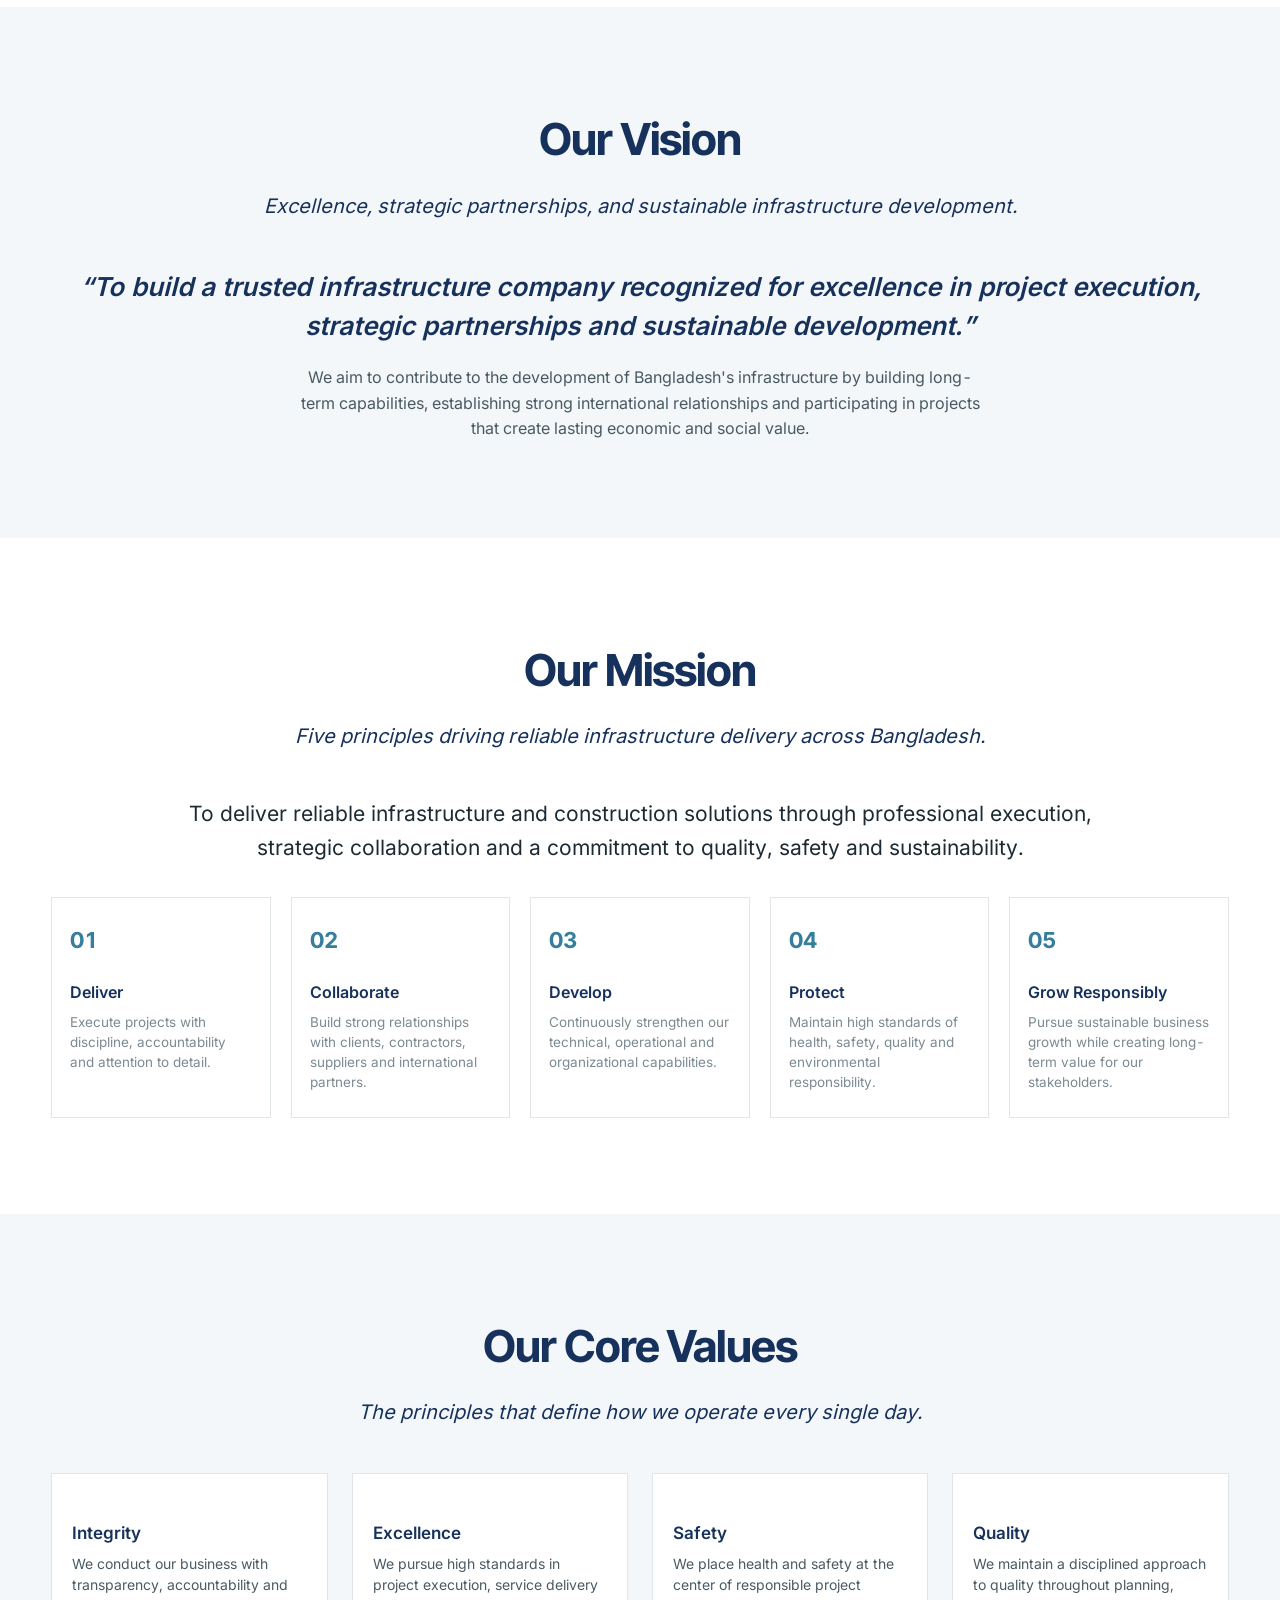
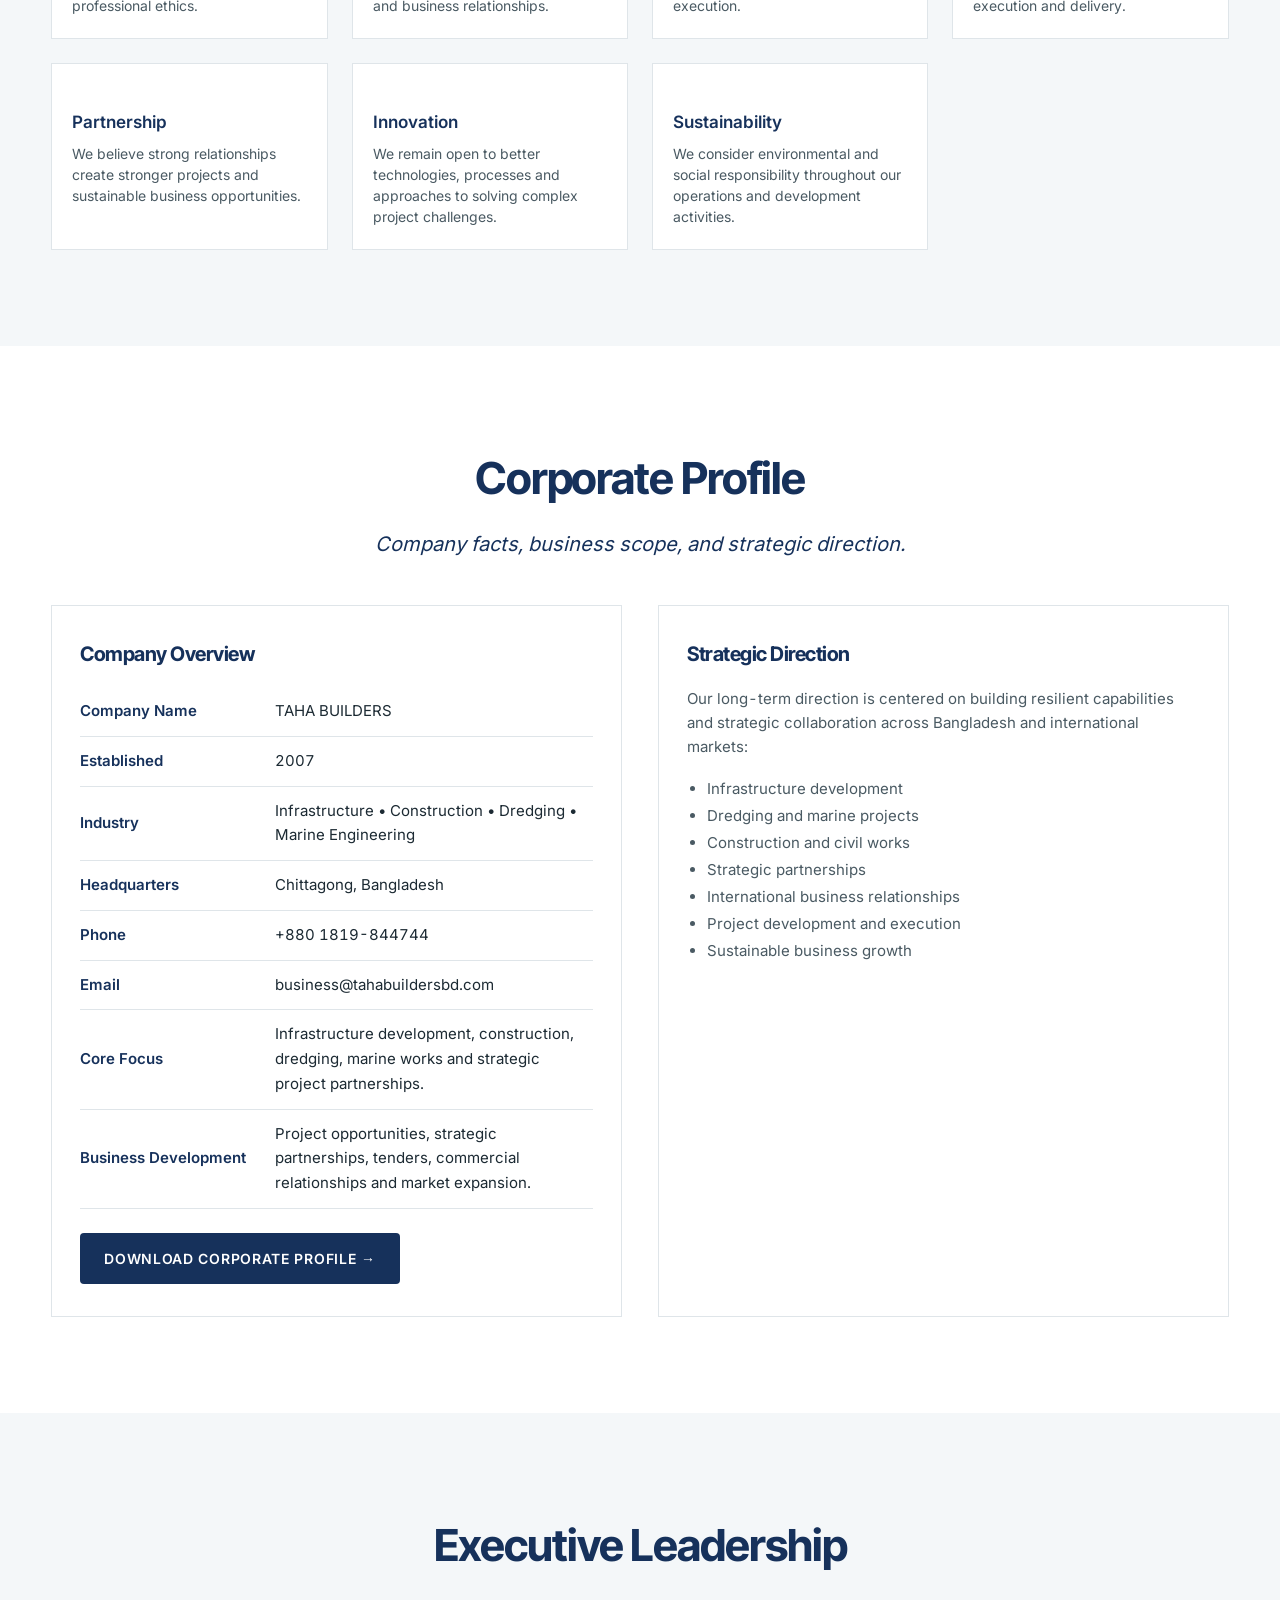
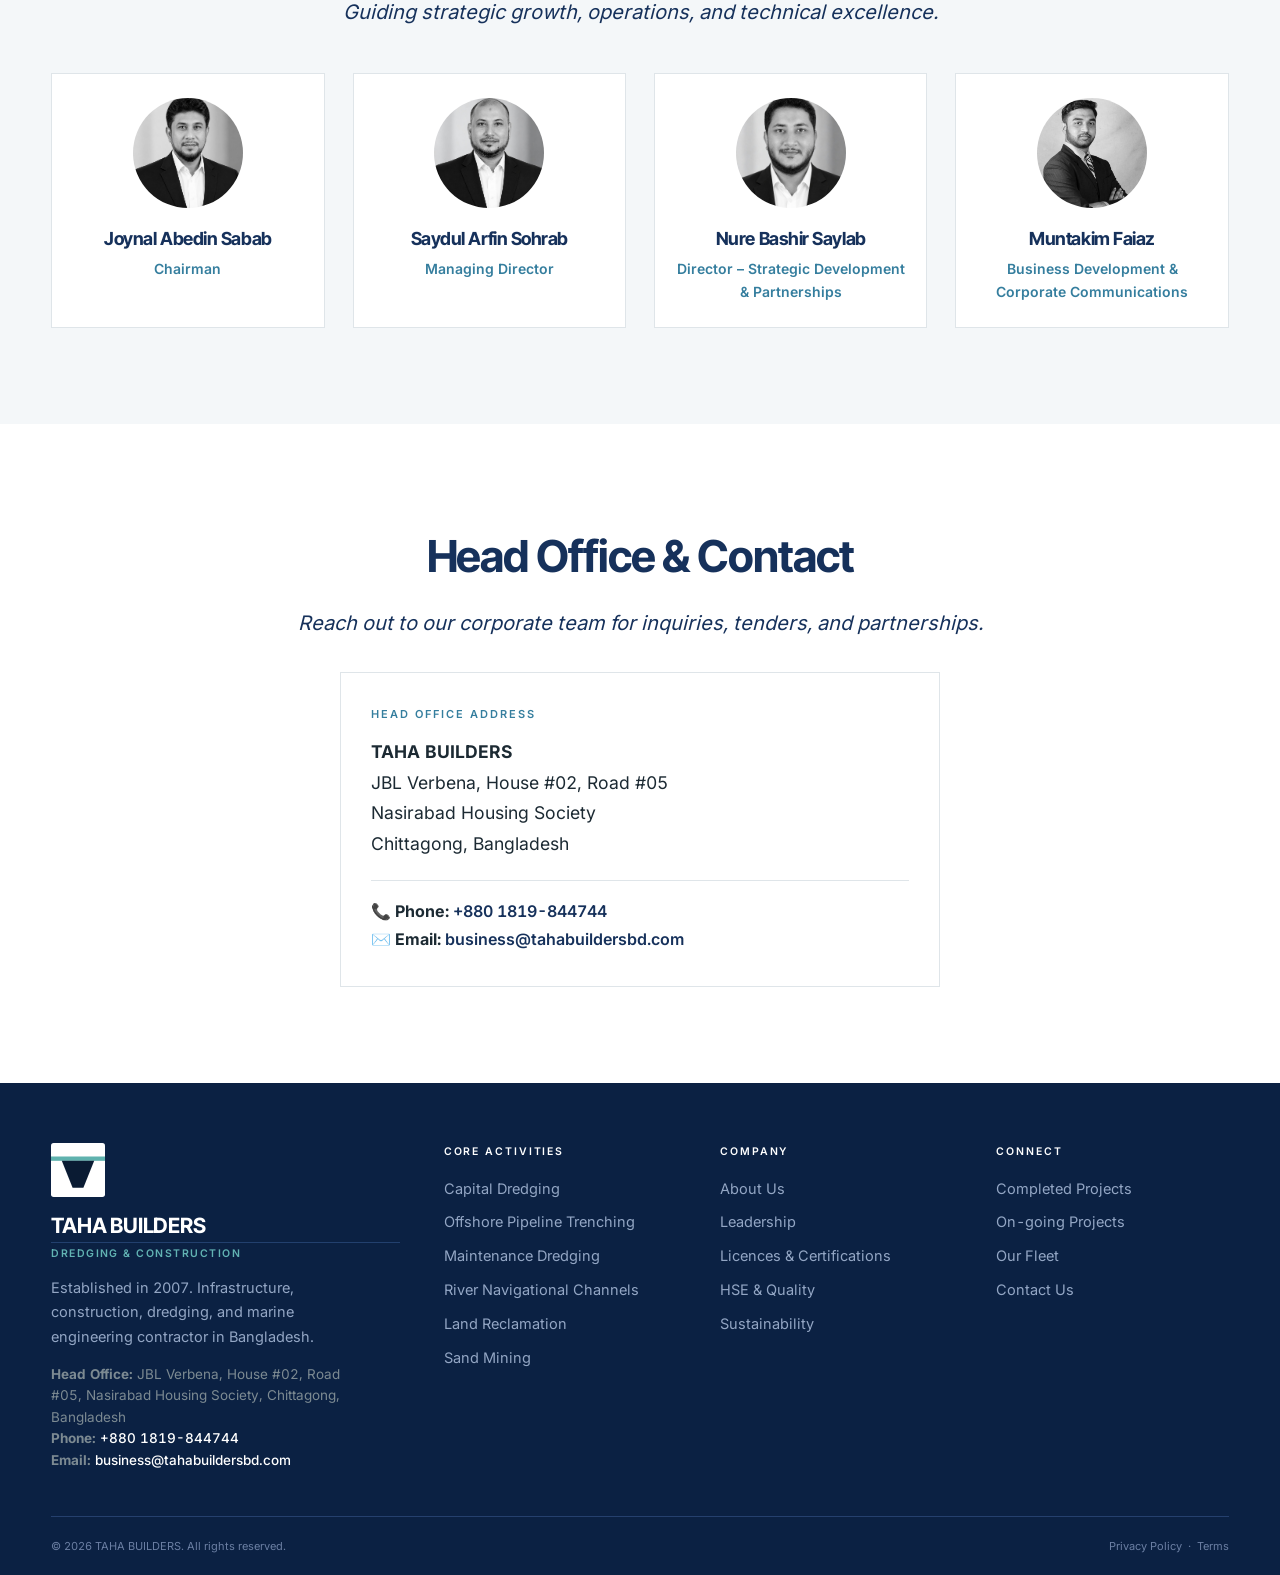
==== commit 4d3c4e2f: "Update brand logo to taha-builder-logo.png across header files and add prominent Track Record sectio" ====
--- a/about.html
+++ b/about.html
@@ -128,7 +128,7 @@
 <header class="header">
   <div class="wrap">
     <a class="brand" href="index.html" aria-label="Taha Builders home">
-      <img class="mark" src="images/logo-mark.svg" alt="Taha Builders Logo" width="46" height="46">
+      <img class="mark" src="images/taha-builder-logo.png" alt="Taha Builders Logo" style="height:48px;width:auto;object-fit:contain">
       <span class="wordmark">TAHA BUILDERS<span class="tag">Dredging &amp; Construction</span></span>
     </a>
 
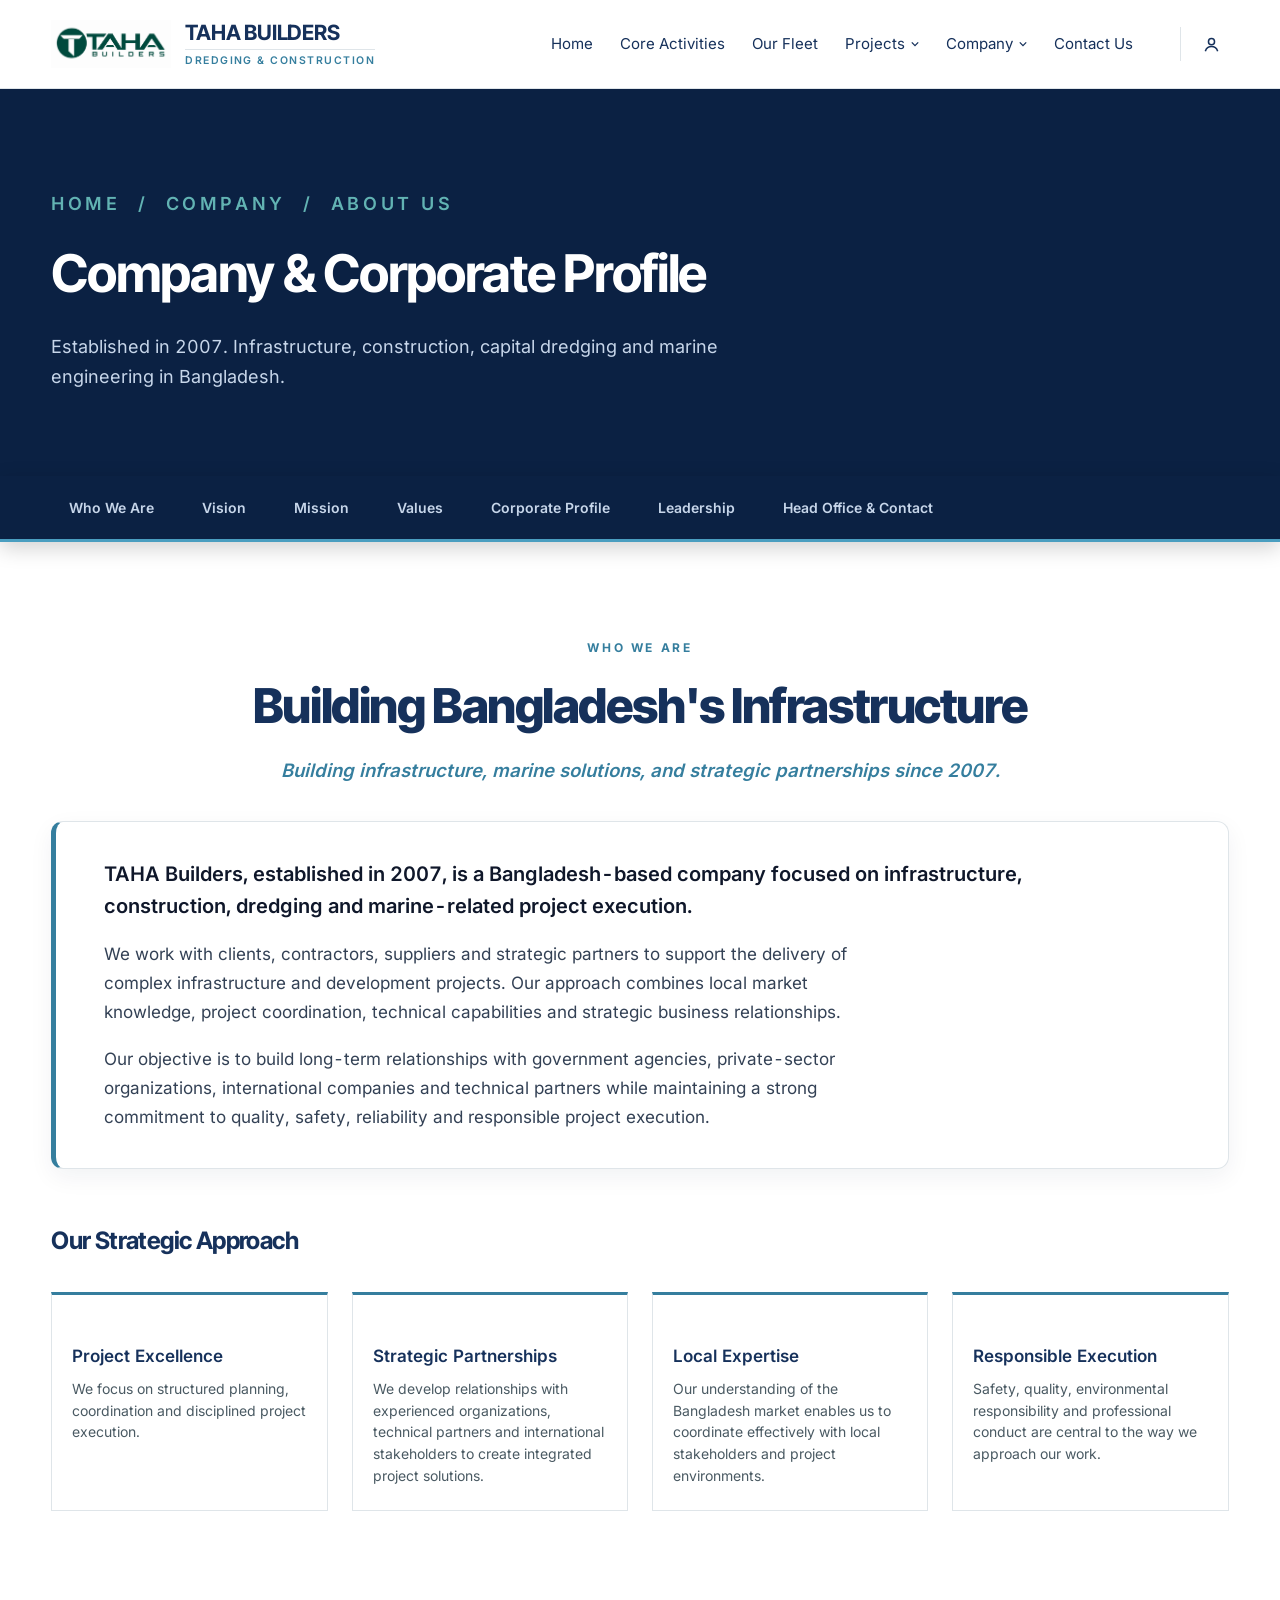
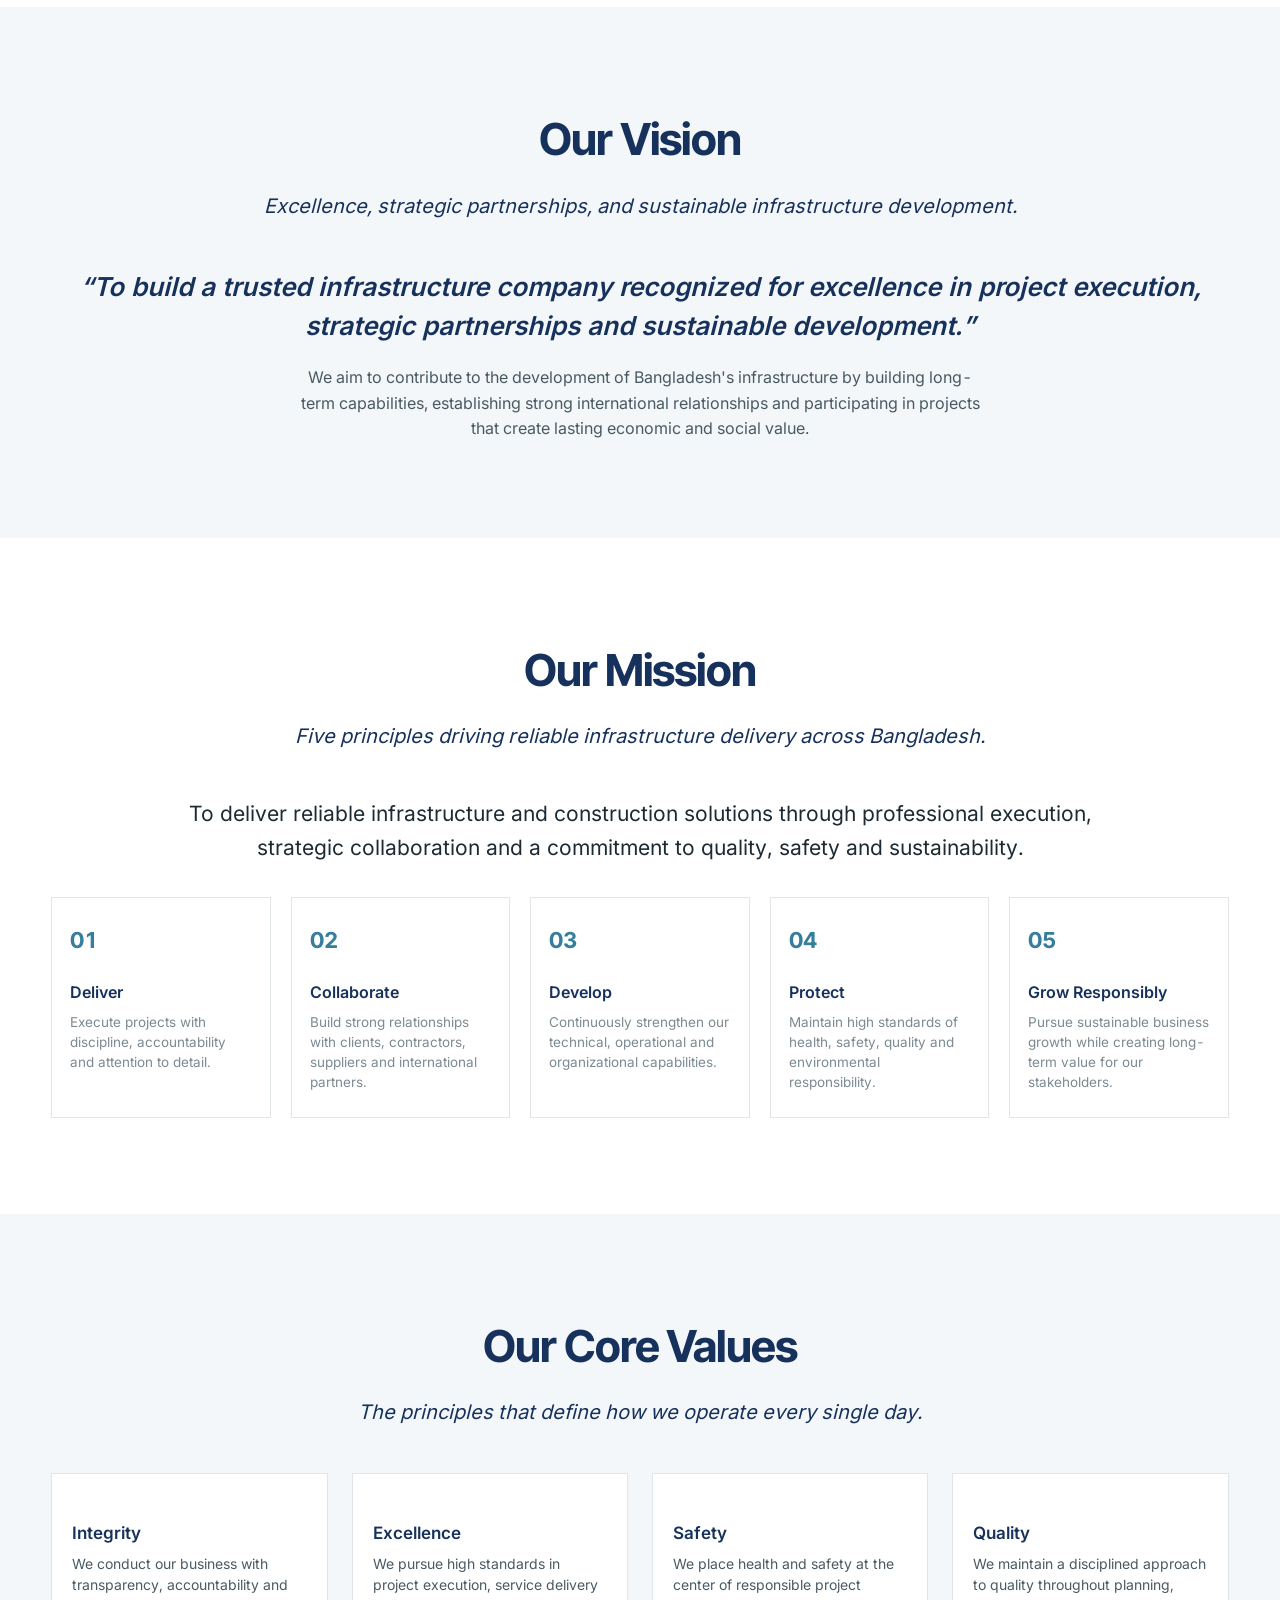
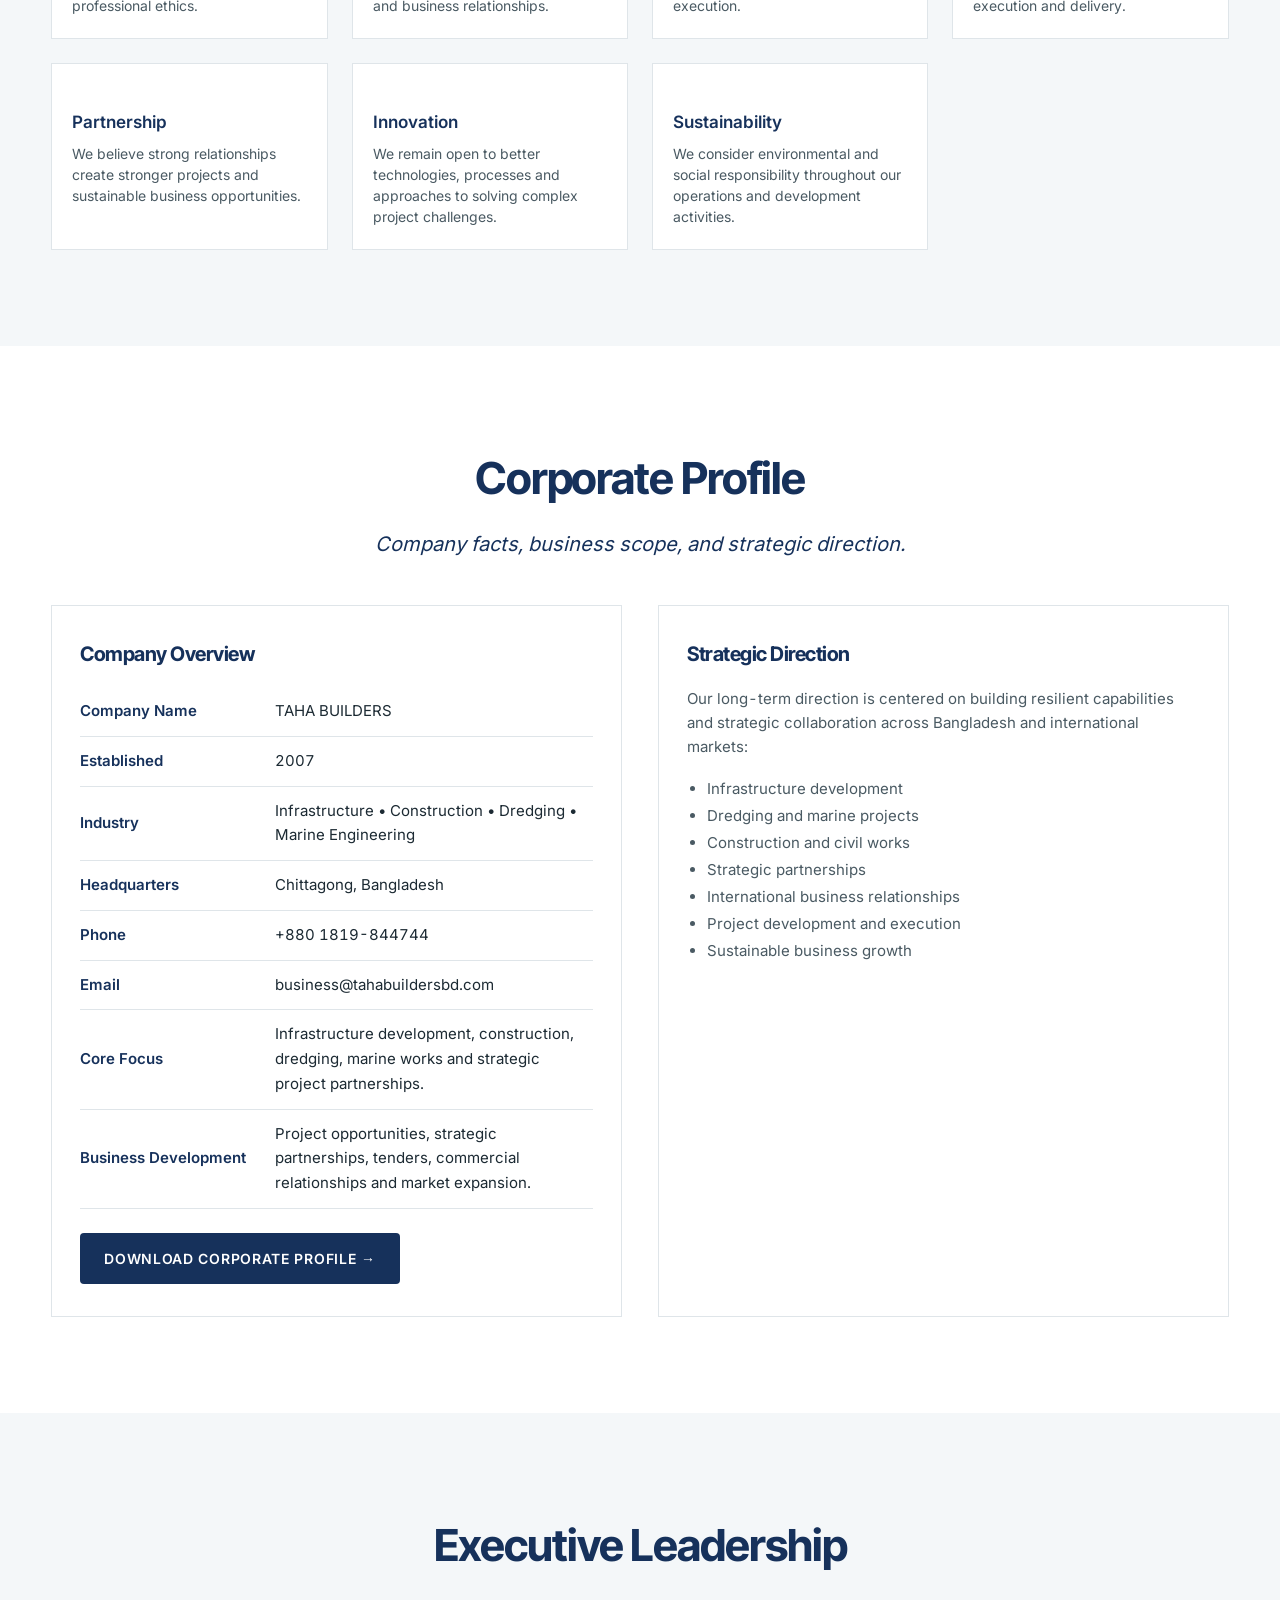
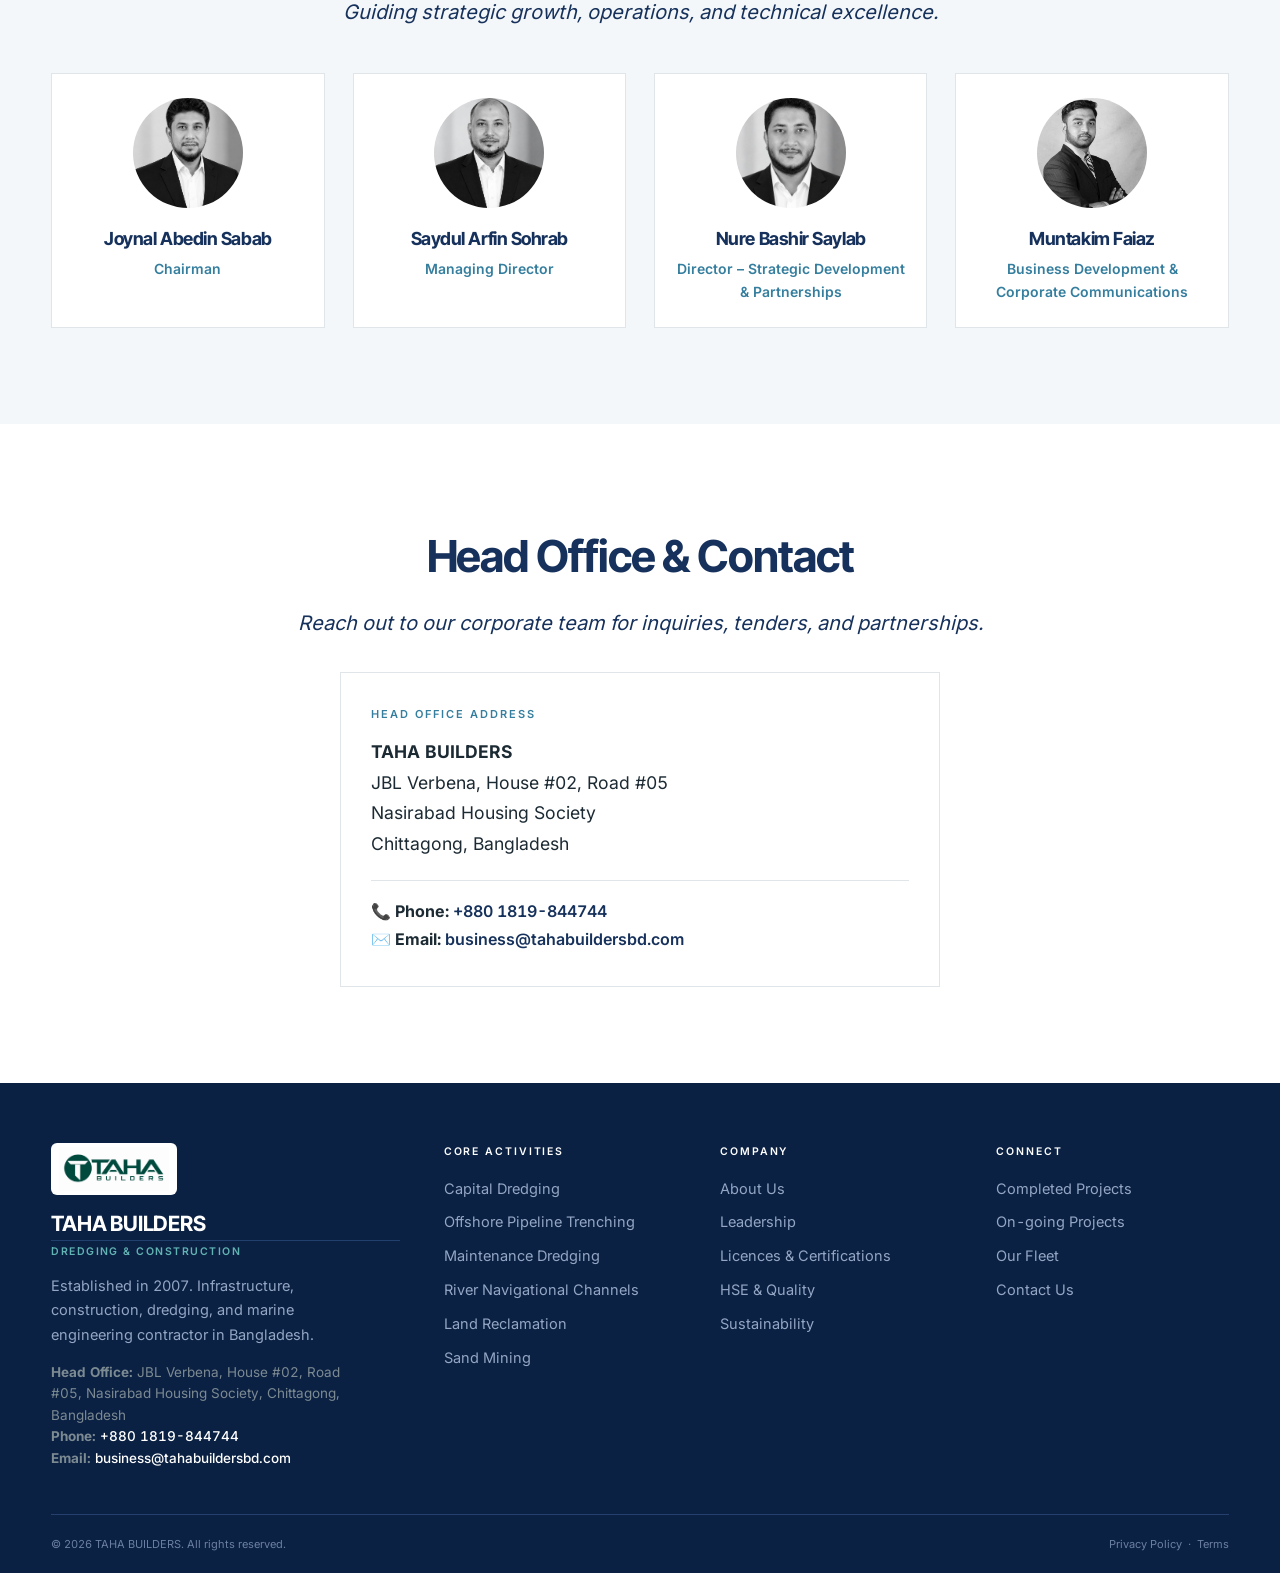
==== commit febf69c7: "Update favicon links and footer brand logo to taha-builder-logo.png across all site pages" ====
--- a/about.html
+++ b/about.html
@@ -26,9 +26,8 @@
 <meta name="twitter:image" content="https://tahabuildersbd.com/images/hero-1.jpg">
 
 <!-- Favicon & Stylesheet -->
-<link rel="icon" href="favicon.ico" sizes="any">
-<link rel="icon" type="image/png" href="images/favicon-32.png" sizes="32x32">
-<link rel="apple-touch-icon" href="images/favicon-180.png">
+<link rel="icon" type="image/png" href="images/taha-builder-logo.png">
+<link rel="apple-touch-icon" href="images/taha-builder-logo.png">
 <link rel="stylesheet" href="site.css">
 
 <!-- Structured Data (JSON-LD Schema) -->
@@ -455,7 +454,7 @@
   <div class="wrap">
     <div class="foot-grid">
       <div class="foot-brand">
-        <img src="images/logo-mark-reversed.svg" alt="Taha Builders Logo" width="54" height="54" style="margin-bottom:18px">
+        <img src="images/taha-builder-logo.png" alt="Taha Builders Logo" style="height:52px;width:auto;object-fit:contain;margin-bottom:18px;background:#fff;padding:4px 8px;border-radius:6px">
         <span class="wordmark">TAHA BUILDERS<span class="tag">Dredging &amp; Construction</span></span>
         <p>Established in 2007. Infrastructure, construction, dredging, and marine engineering contractor in Bangladesh.</p>
         <p style="margin-top:14px;font-size:13.5px;color:var(--muted);line-height:1.6">
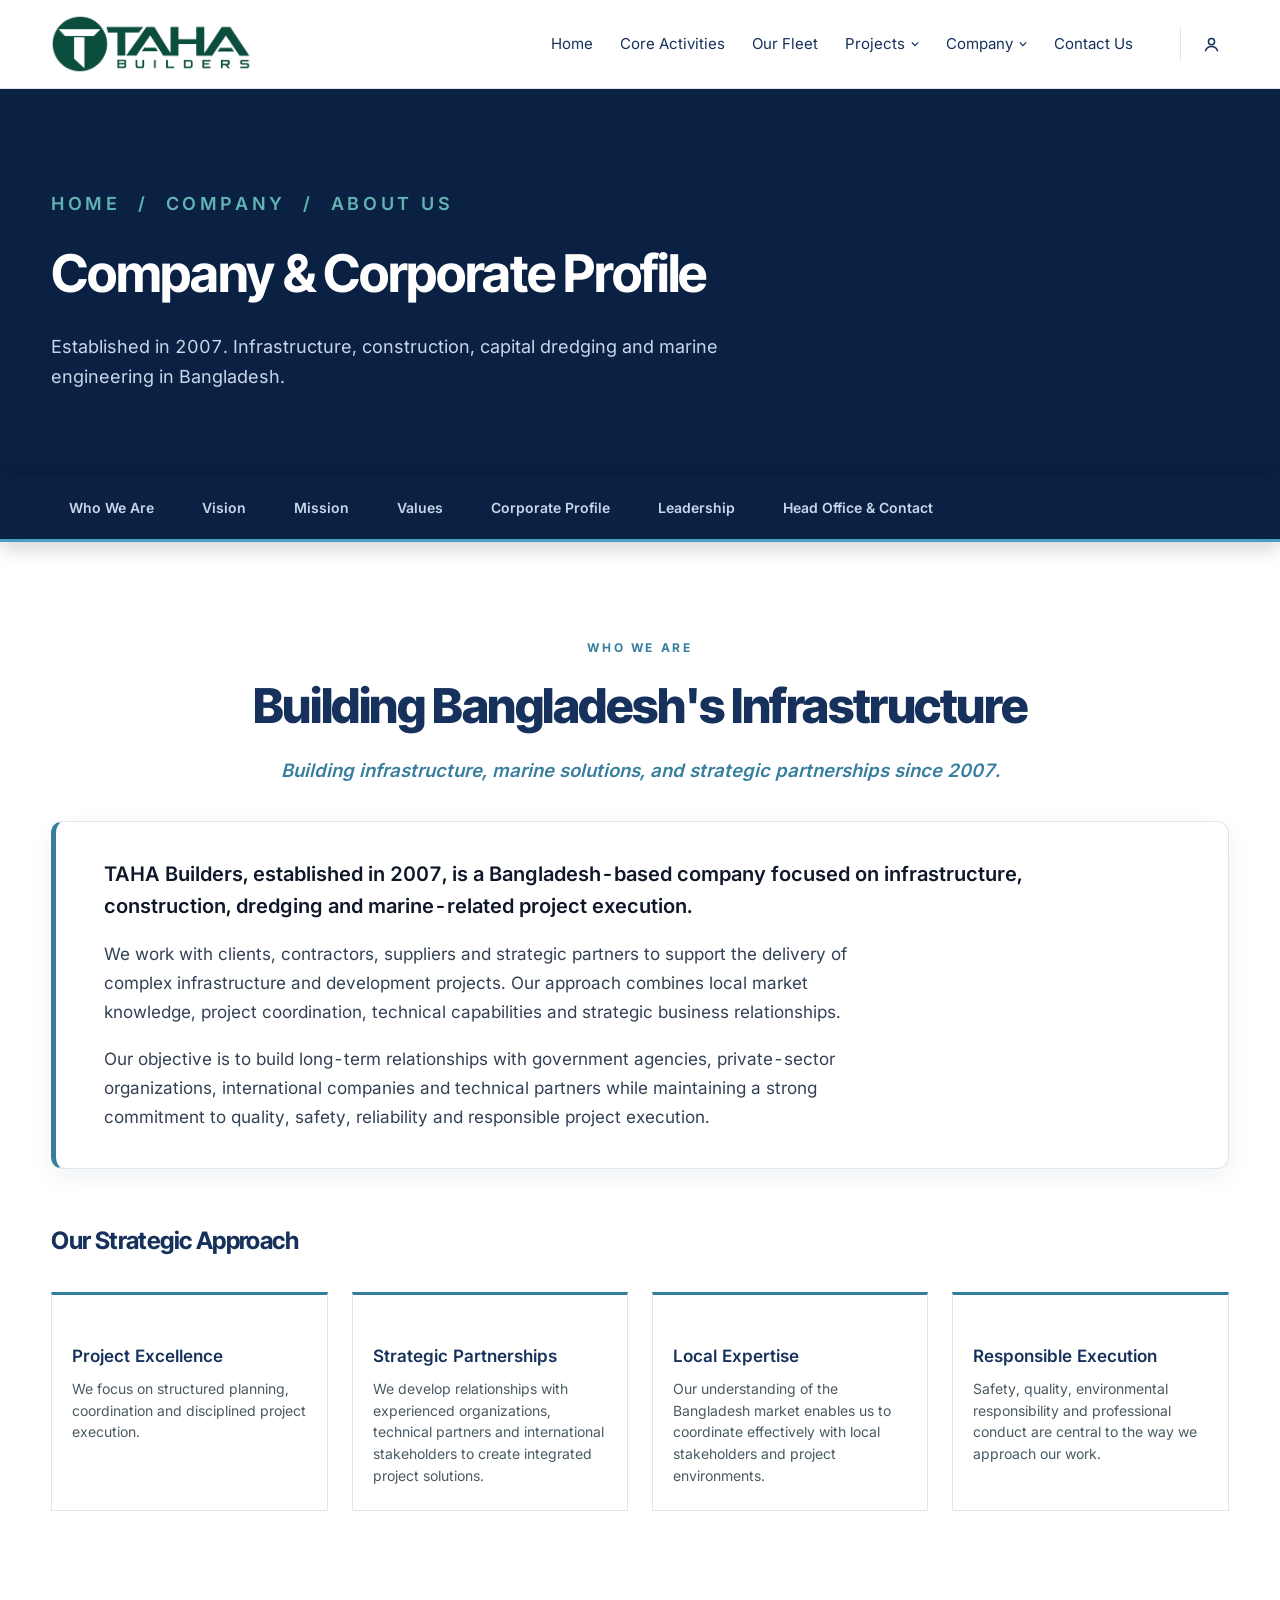
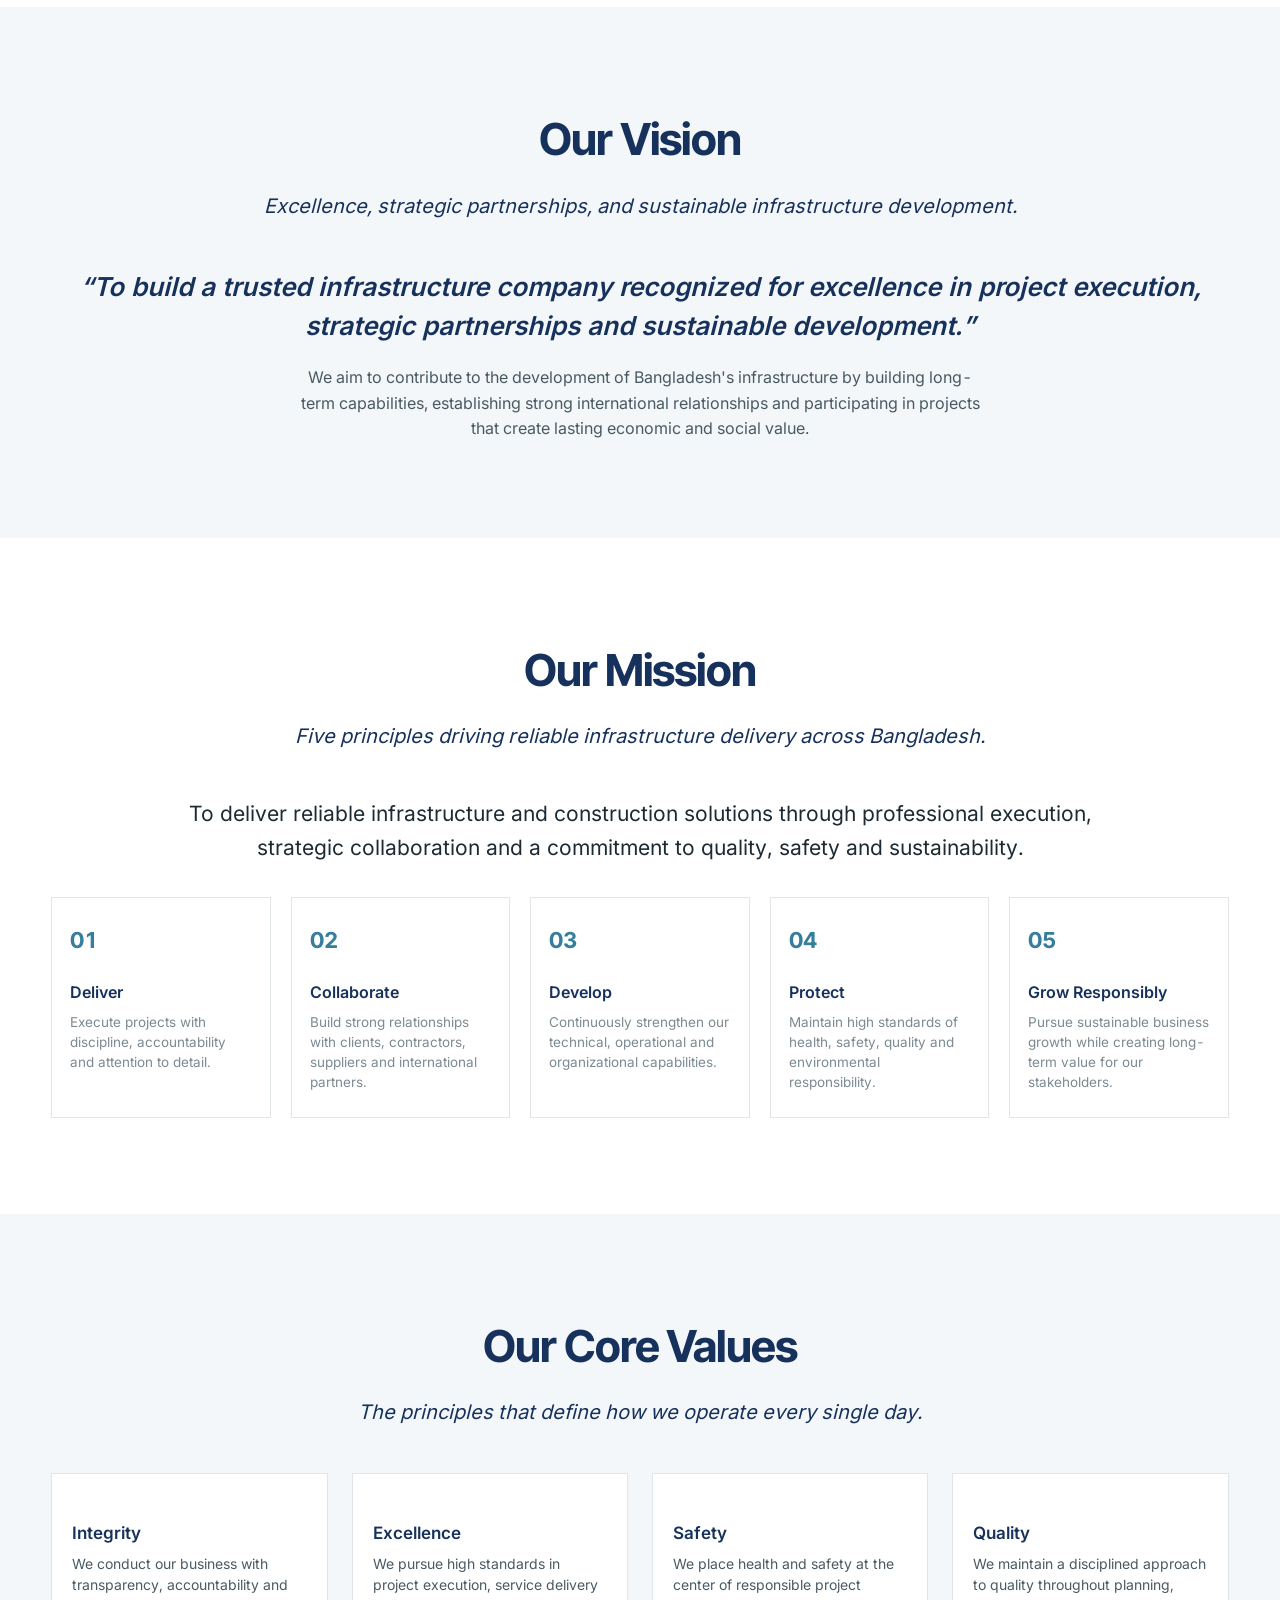
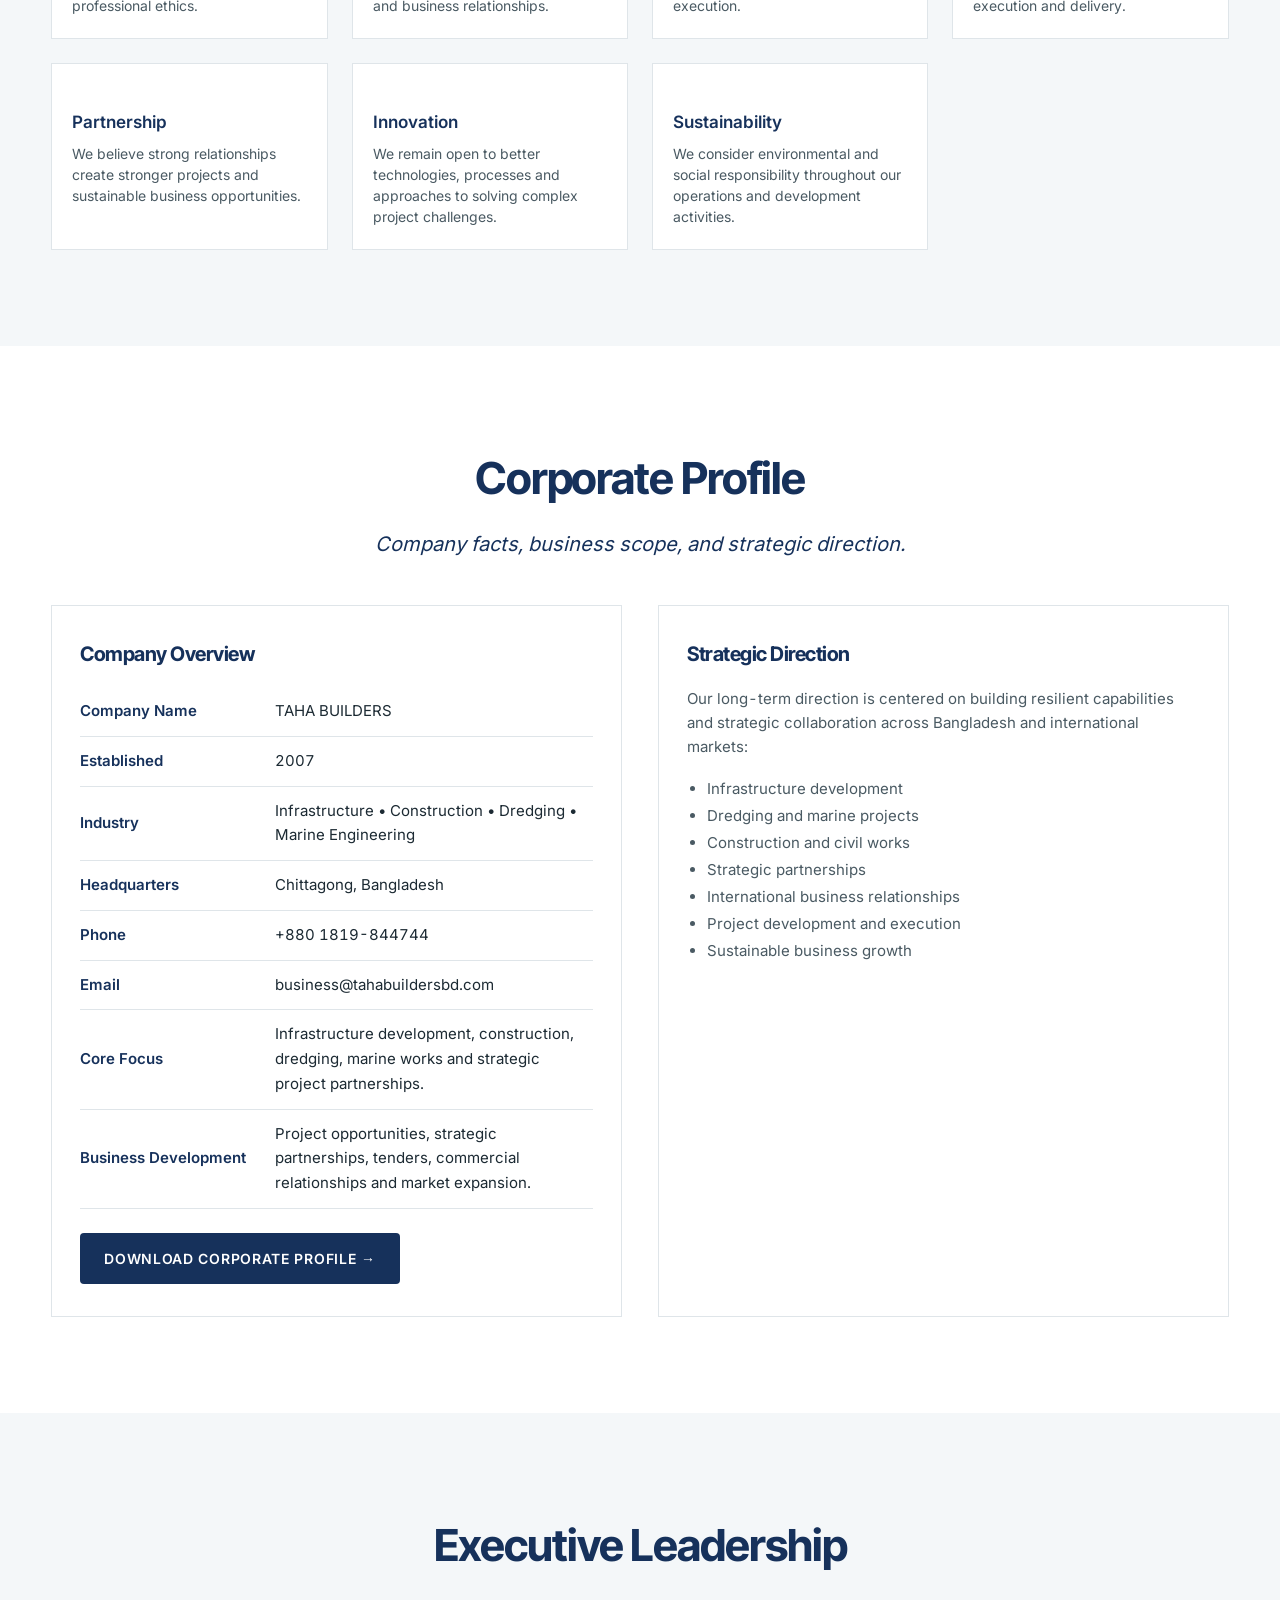
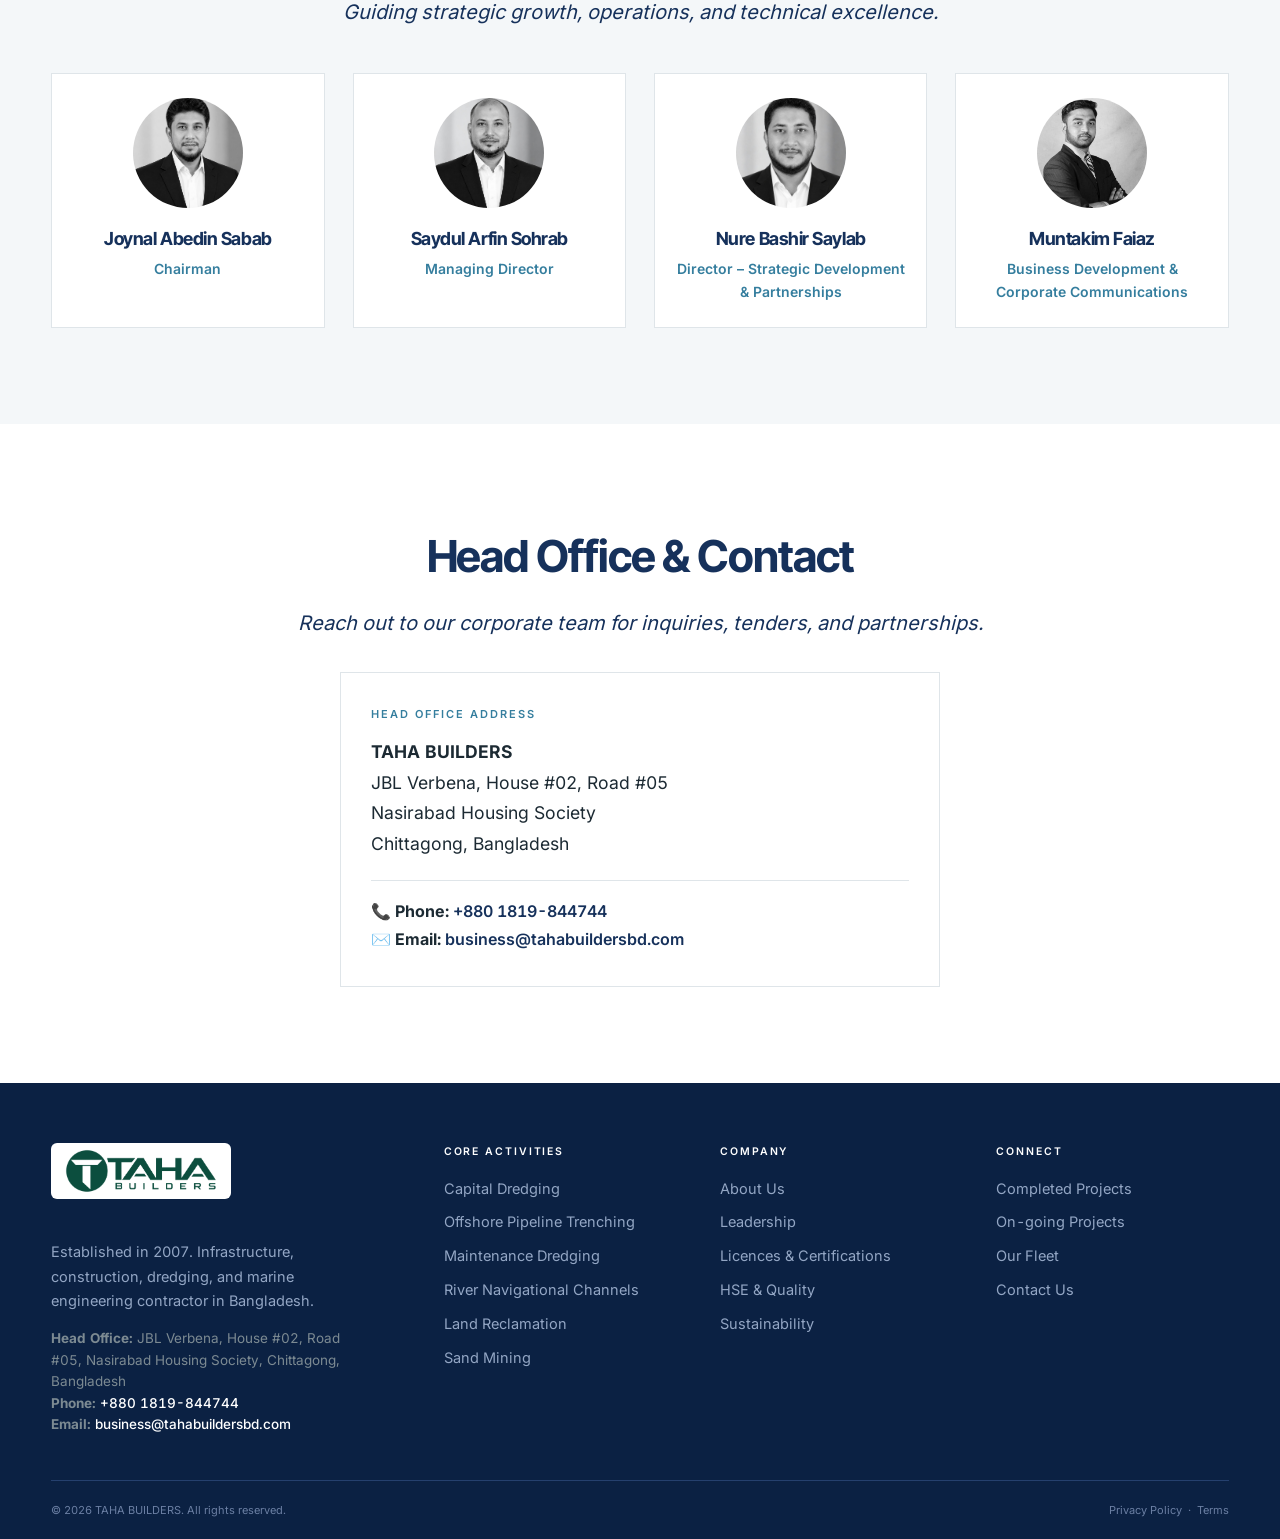
==== commit fa691fb3: "Remove blue heading wordmark, crop and zoom green logo for improved visual prominence" ====
--- a/about.html
+++ b/about.html
@@ -26,8 +26,10 @@
 <meta name="twitter:image" content="https://tahabuildersbd.com/images/hero-1.jpg">
 
 <!-- Favicon & Stylesheet -->
-<link rel="icon" type="image/png" href="images/taha-builder-logo.png">
-<link rel="apple-touch-icon" href="images/taha-builder-logo.png">
+<link rel="icon" href="favicon.ico" sizes="any">
+<link rel="icon" type="image/png" sizes="48x48" href="images/favicon-48.png">
+<link rel="icon" type="image/png" sizes="180x180" href="images/favicon-180.png">
+<link rel="apple-touch-icon" href="images/favicon-180.png">
 <link rel="stylesheet" href="site.css">
 
 <!-- Structured Data (JSON-LD Schema) -->
@@ -127,8 +129,7 @@
 <header class="header">
   <div class="wrap">
     <a class="brand" href="index.html" aria-label="Taha Builders home">
-      <img class="mark" src="images/taha-builder-logo.png" alt="Taha Builders Logo" style="height:48px;width:auto;object-fit:contain">
-      <span class="wordmark">TAHA BUILDERS<span class="tag">Dredging &amp; Construction</span></span>
+      <img class="mark" src="images/taha-builder-logo.png" alt="Taha Builders Logo" style="height:58px;width:auto;object-fit:contain">
     </a>
 
     <ul class="nav">
@@ -454,8 +455,7 @@
   <div class="wrap">
     <div class="foot-grid">
       <div class="foot-brand">
-        <img src="images/taha-builder-logo.png" alt="Taha Builders Logo" style="height:52px;width:auto;object-fit:contain;margin-bottom:18px;background:#fff;padding:4px 8px;border-radius:6px">
-        <span class="wordmark">TAHA BUILDERS<span class="tag">Dredging &amp; Construction</span></span>
+        <img src="images/taha-builder-logo.png" alt="Taha Builders Logo" style="height:56px;width:auto;object-fit:contain;margin-bottom:18px;background:#fff;padding:6px 14px;border-radius:6px;display:inline-block">
         <p>Established in 2007. Infrastructure, construction, dredging, and marine engineering contractor in Bangladesh.</p>
         <p style="margin-top:14px;font-size:13.5px;color:var(--muted);line-height:1.6">
           <strong>Head Office:</strong> JBL Verbena, House #02, Road #05, Nasirabad Housing Society, Chittagong, Bangladesh<br>
--- a/site.css
+++ b/site.css
@@ -61,7 +61,8 @@
 .header{position:sticky;top:0;z-index:60;background:#fff;border-bottom:1px solid var(--line)}
 .header .wrap{display:flex;align-items:center;gap:28px;height:88px}
 .brand{display:flex;align-items:center;gap:14px;flex:none}
-.mark{width:46px;height:46px;flex:none}
+.mark{height:58px;width:auto;max-height:64px;object-fit:contain;flex:none;transition:transform .2s ease}
+.brand:hover .mark{transform:scale(1.02)}
 .wordmark{font-family:var(--f-display);font-weight:700;font-size:21px;line-height:1;color:var(--navy);letter-spacing:-.01em;display:block}
 .wordmark .tag{display:block;font-family:var(--f-body);font-weight:600;font-size:10.5px;letter-spacing:.14em;text-transform:uppercase;color:var(--cyan-dark);margin-top:6px;padding-top:6px;border-top:1px solid var(--line)}
 
@@ -243,7 +244,8 @@
 /* ---------- responsive ---------- */
 @media(max-width:1080px){
   .p-card{flex:0 0 200px}
-  .leaders{grid-template-columns:repeat(3,1fr)}
+  .leaders{grid-template-columns:repeat(2,1fr)}
+  .record-grid{grid-template-columns:repeat(2,1fr)!important}
   .nav,.icons{display:none}
   .burger{display:block}
   .card{flex:0 0 calc((100% - 24px)/2)}
@@ -252,9 +254,11 @@
   .foot-grid{grid-template-columns:1fr 1fr;gap:32px}
 }
 @media(max-width:680px){
+  .mark{height:46px;max-width:180px}
   .p-card{flex:0 0 164px}
   .p-card img{height:70px}
-  .leaders{grid-template-columns:repeat(2,1fr);gap:24px 16px}
+  .leaders{grid-template-columns:1fr;gap:24px 16px}
+  .record-grid{grid-template-columns:1fr!important}
   .hero{height:auto;aspect-ratio:4/5;max-height:78vh;min-height:0}
   .hero-copy{bottom:118px}
   .card{flex:0 0 100%}
